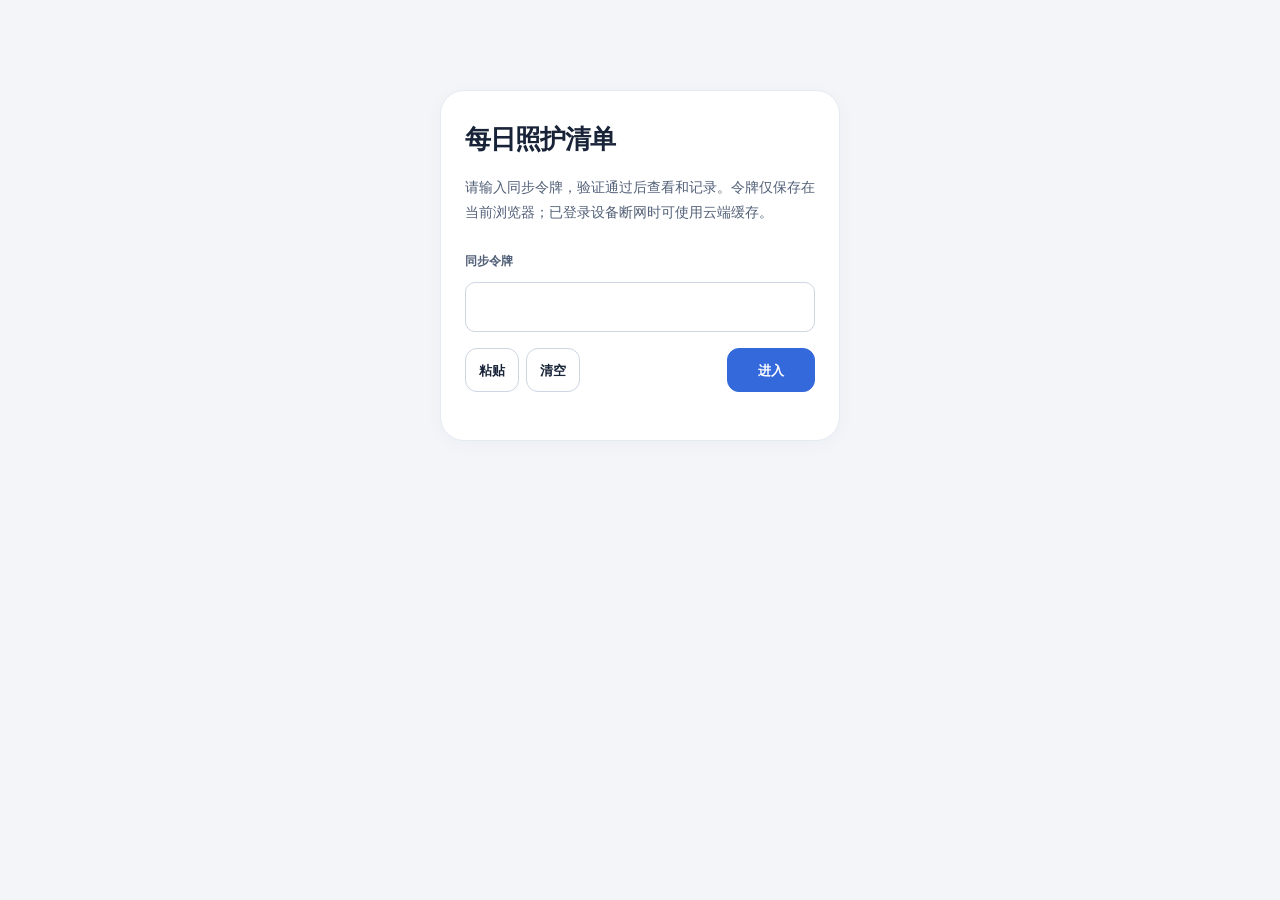
==== index.html @ e8922700 "Make standard template read-only, consolidate recycling and hide swipe background during scrolling" ====
<!doctype html>
<html lang="zh-CN"><head>

<meta name="description" content="每日事项、测量记录与日报打印">
<meta name="care-app" content="dc-9f2a">
<meta charset="utf-8">
<meta name="viewport" content="width=device-width, initial-scale=1" id="vp">
<meta name="apple-mobile-web-app-capable" content="yes">
<style>*{-webkit-tap-highlight-color:transparent}html{color-scheme:light dark}body{margin:0;font:14px system-ui}img{max-width:100%}[hidden]{display:none!important}
/* 自定义对话框 */
.dlg-mask{position:fixed;inset:0;background:rgba(20,31,28,.45);display:flex;align-items:center;justify-content:center;z-index:9999;padding:18px}
.dlg{box-sizing:border-box;min-width:0;max-height:calc(100dvh - 36px);background:var(--surface);border-radius:16px;max-width:420px;width:100%;box-shadow:0 18px 50px rgba(0,0,0,.28);overflow:hidden}
.dlg-h{padding:15px 18px 6px;font-size:16px;font-weight:700;color:var(--ink)}
.dlg-b{min-width:0;box-sizing:border-box;padding:0 18px 12px;font-size:14px;color:var(--ink-2);line-height:1.6}
.dlg-b input{display:block;min-width:0;max-width:100%;width:100%;box-sizing:border-box;margin-top:9px;padding:10px 12px;font-size:16px;border:1px solid var(--line-2);border-radius:10px;background:var(--surface-2);color:var(--ink)}
.dlg-choices{display:grid;grid-template-columns:repeat(2,minmax(0,1fr));gap:10px;margin-top:12px}.dlg-choices button{padding:13px 10px;border:1px solid var(--line-2);border-radius:12px;background:var(--surface-2);color:var(--ink);font:inherit;font-weight:600;box-shadow:0 3px 0 var(--line)}.dlg-choices button:active{transform:translateY(2px);box-shadow:0 1px 0 var(--line)}.dlg-choices button:last-child:nth-child(odd){grid-column:1/-1}.dlg-b input[type="time"]{appearance:none;-webkit-appearance:none;display:block;box-sizing:border-box;width:100%;min-width:0;max-width:100%;inline-size:100%;min-inline-size:0;max-inline-size:100%;min-height:48px;font-size:18px;text-align:left}
.dlg-b input[type="time"]::-webkit-date-and-time-value{min-width:0;text-align:left}
.dlg-b input[type="time"]::-webkit-datetime-edit{padding:0;min-width:0}
.dlg-presets{display:flex;flex-wrap:wrap;gap:8px;margin:10px 0}.dlg-presets button{flex:1 1 auto;padding:10px;border:1px solid var(--line-2);border-radius:12px;background:var(--accent-soft);color:var(--accent);font:inherit;font-weight:650;box-shadow:0 3px 0 var(--line)}.dlg-presets button:active{transform:translateY(2px);box-shadow:0 1px 0 var(--line)}
.dlg-f{display:flex;gap:9px;padding:11px 15px 15px;justify-content:flex-end}
.dlg-f button{padding:9px 16px;border-radius:10px;border:1px solid var(--line-2);background:var(--surface-2);color:var(--ink);font-size:14px;font-weight:600}
.dlg-f button.pri{background:var(--accent);border-color:var(--accent);color:#fff}
.dlg-f button.dan{background:#B00020;border-color:#B00020;color:#fff}
/* 暂停项 */
.row.is-paused{opacity:.62}
.row.is-paused .tick{border-style:dashed;background:transparent;pointer-events:none}
.pausetag{display:inline-block;background:#C77700;color:#fff;font-size:11px;font-weight:700;padding:1px 7px;border-radius:6px;margin-left:6px;vertical-align:2px}
.pausebar{display:flex;gap:8px;flex-wrap:wrap;margin-top:8px}
.pausebar button{font-size:12.5px;padding:5px 11px;border-radius:9px;border:1px solid var(--line-2);background:var(--surface-2);color:var(--ink-2)}
.pausebar button.on{background:var(--accent);border-color:var(--accent);color:#fff}

.linktag{display:inline-block;background:#0D6B67;color:#fff;font-size:11px;font-weight:700;padding:1px 7px;border-radius:6px;margin-left:6px;vertical-align:2px}
.linknote{color:var(--ink-3);font-size:12px}
.btn-on{background:var(--accent)!important;border-color:var(--accent)!important;color:#fff!important}

.skiprow{margin-top:7px}
.lnk{background:none;border:none;padding:2px 0;font-size:12.5px;color:var(--ink-3);text-decoration:underline;text-underline-offset:3px}
.skiptag{display:inline-block;background:#7A8A83;color:#fff;font-size:11.5px;font-weight:700;padding:1px 8px;border-radius:6px;margin-right:9px}
.nowbar-row{cursor:pointer}

@keyframes flashRow{0%{box-shadow:0 0 0 0 rgba(13,107,103,.55)}60%{box-shadow:0 0 0 9px rgba(13,107,103,0)}100%{box-shadow:0 0 0 0 rgba(13,107,103,0)}}
.row.flash{animation:flashRow 1.5s ease-out}
/* 趋势图 */
.chartcard{background:var(--surface);border:1px solid var(--line);border-radius:14px;padding:13px 14px;margin:11px 0}
.chartcard h4{margin:0 0 3px;font-size:14.5px;color:var(--ink)}
.chartcard .cmeta{font-size:12px;color:var(--ink-3);margin-bottom:8px}
.legend{display:flex;gap:13px;flex-wrap:wrap;font-size:12px;color:var(--ink-2);margin-top:7px}
.legend>span{display:inline-flex;align-items:center;gap:6px}
.legend i{display:inline-block;flex:0 0 18px;width:18px;height:8px;border-radius:3px}
.filebtn{position:relative;overflow:hidden;display:inline-block}
.filebtn input[type=file]{position:absolute;inset:0;opacity:0;cursor:pointer}
  /* iOS：输入框字号 <16px 会触发自动放大，这里统一兜底 */
  input, select, textarea, button { font-size: 16px; }
  html { -webkit-text-size-adjust: 100%; text-size-adjust: 100%; }
  input[type=file]{ font-size:16px }
  .btn, .btn-ghost, .tab, .lnk, .pausebar button, .dlg-f button { font-size: inherit; }

/* 输入弹窗里的辅助工具（粘贴 / 清空）：视觉分量低于主按钮 */
.dlg-tools{display:flex;justify-content:flex-end;gap:7px;margin-top:9px;align-items:center}
.dlg-tools button{
  padding:6px 13px;font-size:13px;font-weight:600;font-family:inherit;
  border:1px solid var(--line-2);border-radius:999px;
  background:transparent;color:var(--ink-2);
  line-height:1.4;transition:background .12s,color .12s,border-color .12s;
}
.dlg-tools button[data-paste]{border-color:var(--accent);color:var(--accent)}
.dlg-tools button[data-paste]:active{background:var(--accent);color:#fff}
.dlg-tools button[data-clear]:active{background:var(--surface-2);color:var(--ink)}
.dlg-tools button:disabled{opacity:.45}
.dlg-tip{margin-top:7px;font-size:12px;color:var(--ink-2);min-height:1.1em;text-align:right}
.dlg-tip.warn{color:#B00020}
.dlg-tip.ok{color:var(--accent)}

/* 再测一次：分量低于主操作，跟在测量输入区后面 */
.remeasure{
  margin-left:8px;padding:4px 10px;font-size:12px;font-family:inherit;font-weight:600;
  border:1px dashed var(--line-2);border-radius:999px;
  background:transparent;color:var(--ink-2);line-height:1.4;vertical-align:middle;
}
.remeasure:active{background:var(--surface-2);color:var(--ink);border-style:solid}

/* 模版页 */
#tplBody{padding:4px 0 24px}
.tpl-cur{padding:12px 14px;margin:10px 0 14px;border-radius:14px;background:var(--surface-2);
  font-size:14px;display:flex;justify-content:space-between;align-items:center;gap:10px}
.tpl-count{font-size:12px;color:var(--ink-2)}
.tpl-row{display:flex;align-items:center;gap:8px;padding:13px 14px;margin:8px 0;
  border:1px solid var(--line-2);border-radius:14px;background:var(--surface)}
.tpl-row.on{border-color:var(--accent);background:var(--accent-soft)}
.tpl-main{flex:1;min-width:0}
.tpl-name{font-weight:700;line-height:1.35}
.tpl-sub{font-size:12px;color:var(--ink-2);margin-top:3px}
.tpl-badge{font-size:12px;color:var(--accent);font-weight:600;white-space:nowrap}
.tpl-use,.tpl-edit,.tpl-btn,.tpl-add{padding:6px 12px;font-size:13px;font-weight:600;font-family:inherit;
  border:1px solid var(--line-2);border-radius:999px;background:transparent;color:var(--ink-2);white-space:nowrap}
.tpl-use,.tpl-add{border-color:var(--accent);color:var(--accent)}
.tpl-btn.danger{border-color:#E3B8B8;color:#B00020}
.tpl-items{margin:-2px 0 12px;padding:8px 0 14px;border:1px solid var(--line-2);
  border-top:0;border-radius:0 0 14px 14px;background:var(--surface);overflow:hidden}
.tpl-warn{margin:4px 14px 10px;padding:8px 11px;border-radius:10px;
  background:#FFF6E5;color:#8A5100;font-size:12.5px}

/* 左滑移出 */
.swipe{position:relative;overflow:hidden;border-bottom:1px solid var(--line)}
.swipe-bg{position:absolute;inset:0;display:flex;align-items:center;justify-content:flex-end;
  padding-right:22px;background:#C4342F;color:#fff;font-size:14px;font-weight:600}
.swipe-fg{position:relative;display:flex;align-items:center;gap:10px;padding:11px 10px 11px 14px;
  background:var(--surface);touch-action:pan-y;will-change:auto}
.tpl-time{flex:0 0 auto;padding:3px 9px;font-size:13px;font-weight:600;font-family:inherit;
  font-variant-numeric:tabular-nums;border:1px solid var(--line-2);border-radius:8px;
  background:var(--surface-2);color:var(--ink)}
.tpl-time.unset{border-color:#E0BE86;background:#FFF6E5;color:#8A5100}
.tpl-title{flex:1;min-width:0;font-size:15px;line-height:1.35;overflow:hidden;text-overflow:ellipsis;white-space:nowrap}
.tpl-ren{flex:0 0 auto;width:32px;height:32px;display:inline-flex;align-items:center;justify-content:center;
  padding:0;border:0;border-radius:9px;background:transparent;color:var(--ink-2)}
.tpl-ren:active{background:var(--surface-2);color:var(--ink)}
.tpl-acts{display:flex;gap:8px;flex-wrap:wrap;margin:14px 14px 0}
.tpl-new{width:100%;margin-top:14px;padding:13px;font-size:15px;font-weight:600;font-family:inherit;
  border:1px dashed var(--line-2);border-radius:14px;background:transparent;color:var(--ink-2)}
.tpl-hint{margin:12px 14px 0;font-size:12px;color:var(--ink-2);line-height:1.6}
@media (prefers-reduced-motion: reduce){ .swipe-fg{will-change:auto} }

</style>
<title>住院一日清单</title>
<style>
:root{
  --paper:#EFF2F0;
  --surface:#FFFFFF;
  --surface-2:#F6F8F6;
  --ink:#141F1C;
  --ink-2:#48584F;
  --ink-3:#7A8A83;
  --line:#DBE2DD;
  --line-2:#C2CCC6;
  --accent:#0D6B67;
  --accent-2:#0A514E;
  --accent-soft:#DFEEEB;
  --due:#A8500B;
  --due-soft:#FBEADA;
  --done:#3A7754;
  --done-soft:#E7F0E9;
  --alarm:#A82A20;
  --on-accent:#FFFFFF;
  --on-done:#FFFFFF;
  --on-due:#FFFFFF;
  --shadow:0 1px 2px rgba(20,31,28,.05), 0 6px 18px -10px rgba(20,31,28,.16);
  --radius:12px;
  --mono:ui-monospace,"SF Mono",SFMono-Regular,"JetBrains Mono",Menlo,Consolas,"Liberation Mono",monospace;
  --sans:-apple-system,BlinkMacSystemFont,"PingFang SC","Hiragino Sans GB","Noto Sans CJK SC","Source Han Sans SC","Microsoft YaHei",system-ui,sans-serif;
}
@media (prefers-color-scheme: dark){
  :root:not([data-theme="light"]){
    --paper:#0C1211;
    --surface:#151D1B;
    --surface-2:#1C2624;
    --ink:#E7EEEB;
    --ink-2:#A6B4AF;
    --ink-3:#7B8A85;
    --line:#28352F;
    --line-2:#3A4842;
    --accent:#5CC0B7;
    --accent-2:#8AD8D0;
    --accent-soft:#153231;
    --due:#E39C5C;
    --due-soft:#3A2A17;
    --done:#7FC095;
    --done-soft:#16291D;
    --alarm:#E8867C;
    --on-accent:#06201F;
    --on-done:#0A1F14;
    --on-due:#2A1608;
    --shadow:0 1px 2px rgba(0,0,0,.4), 0 8px 22px -12px rgba(0,0,0,.6);
  }
}
:root[data-theme="dark"]{
  --paper:#0C1211;
  --surface:#151D1B;
  --surface-2:#1C2624;
  --ink:#E7EEEB;
  --ink-2:#A6B4AF;
  --ink-3:#7B8A85;
  --line:#28352F;
  --line-2:#3A4842;
  --accent:#5CC0B7;
  --accent-2:#8AD8D0;
  --accent-soft:#153231;
  --due:#E39C5C;
  --due-soft:#3A2A17;
  --done:#7FC095;
  --done-soft:#16291D;
  --alarm:#E8867C;
  --on-accent:#06201F;
  --on-done:#0A1F14;
  --on-due:#2A1608;
  --shadow:0 1px 2px rgba(0,0,0,.4), 0 8px 22px -12px rgba(0,0,0,.6);
}

*{box-sizing:border-box}
body{
  background:var(--paper);
  color:var(--ink);
  font-family:var(--sans);
  font-size:15px;
  line-height:1.55;
  -webkit-font-smoothing:antialiased;
  padding-bottom:calc(112px + env(safe-area-inset-bottom,0px));
}
.wrap{max-width:720px;margin:0 auto;padding:0 14px}

/* ---------- header ---------- */
.masthead{
  padding:18px 0 14px;
  display:flex;align-items:flex-start;justify-content:space-between;gap:16px;
}
.dept{
  font-size:11px;letter-spacing:.16em;text-transform:none;
  color:var(--ink-3);font-weight:600;
}
h1{
  margin:2px 0 3px;font-size:26px;line-height:1.15;font-weight:800;
  letter-spacing:.01em;text-wrap:balance;
}
.datestr{font-size:12.5px;color:var(--ink-2);font-family:var(--mono);letter-spacing:.02em}
.ring{flex:0 0 auto;text-align:center}
.ring svg{display:block}
.ring .rnum{font-family:var(--mono);font-size:15px;font-weight:600;fill:var(--ink)}
.ring .rsub{font-size:9px;fill:var(--ink-3)}

/* ---------- now bar ---------- */
.nowbar{
  position:sticky;top:0;z-index:30;
  margin:0 -14px 14px;padding:12px 14px 13px;
  background:var(--surface);
  border-top:1px solid var(--line);
  border-bottom:1px solid var(--line);
  box-shadow:var(--shadow);
}
.nowbar .eyebrow{
  font-size:10.5px;font-weight:700;letter-spacing:.18em;color:var(--ink-3);
  display:flex;align-items:center;gap:7px;
}
.dot{width:7px;height:7px;border-radius:50%;background:var(--ink-3);flex:0 0 auto}
.nowbar.is-due .dot{background:var(--due)}
.nowbar.is-now .dot{background:var(--accent)}
@media (prefers-reduced-motion:no-preference){
  .nowbar.is-due .dot{animation:pulse 1.6s ease-in-out infinite}
}
@keyframes pulse{0%,100%{opacity:1;transform:scale(1)}50%{opacity:.35;transform:scale(.75)}}
.nowbar h2{
  margin:5px 0 2px;font-size:21px;font-weight:750;line-height:1.25;letter-spacing:.005em;
}
.nowbar .meta{font-size:13px;color:var(--ink-2)}
.nowbar .meta b{font-family:var(--mono);font-weight:600;color:var(--ink)}
.nowbar.is-due{background:var(--due-soft);border-color:color-mix(in srgb,var(--due) 35%,transparent)}
.nowbar.is-due .eyebrow{color:var(--due)}
.nowbar-row{display:flex;align-items:center;gap:12px;justify-content:space-between}
.nowbar-act{display:flex;gap:8px;flex:0 0 auto}

/* ---------- buttons ---------- */
button{font-family:inherit;font-size:inherit;cursor:pointer}
.btn{
  border:1px solid var(--line-2);background:var(--surface);color:var(--ink);
  border-radius:9px;padding:7px 12px;font-size:13px;font-weight:600;
  display:inline-flex;align-items:center;gap:6px;line-height:1.2;
  transition:background .12s,border-color .12s;
}
.btn:hover{background:var(--surface-2)}
.btn:focus-visible,input:focus-visible,.tick:focus-visible,.timechip:focus-visible{
  outline:2px solid var(--accent);outline-offset:2px
}
.btn-primary{background:var(--accent);border-color:var(--accent);color:var(--on-accent)}
.btn-primary:hover{background:var(--accent-2);border-color:var(--accent-2)}
.btn-ghost{border-color:transparent;background:transparent;color:var(--ink-2)}
.btn-ghost:hover{background:var(--surface-2)}

/* ---------- tabs ---------- */
.tabs{position:fixed;left:50%;bottom:12px;transform:translateX(-50%);z-index:40;width:min(100%,720px);display:flex;gap:6px;margin:0;padding:9px 10px calc(9px + env(safe-area-inset-bottom,0px));background:transparent;border:0;box-shadow:none;pointer-events:none}
.tabs button{pointer-events:auto;touch-action:manipulation;-webkit-user-select:none;user-select:none}
.page-tabs{flex:3;min-width:0;display:grid;grid-template-columns:repeat(3,minmax(0,1fr));gap:6px}.nav-top{flex:1.5}
.tab,.nav-top{
  min-width:0;min-height:48px;border:1px solid transparent;border-radius:10px;background:var(--surface-2);padding:10px 3px;font-size:1rem;font-weight:700;line-height:1.3;
  color:var(--ink-2);text-wrap:balance;
}
.tab[aria-selected="true"]{color:var(--on-accent);background:var(--accent);border-color:var(--accent)}
.tab:focus-visible,.nav-top:focus-visible{outline:3px solid var(--accent);outline-offset:2px}
.toolbar .btn,.tabs button,.history-picker button,.sync-status .btn{border:1px solid var(--line-2);border-radius:14px;background:var(--surface);color:var(--ink);box-shadow:0 3px 0 color-mix(in srgb,var(--line-2) 65%,transparent),0 7px 14px -7px rgba(20,31,28,.25);min-height:44px;justify-content:center}
.tabs .tab[aria-selected="true"]{background:var(--accent);border-color:var(--accent);color:var(--on-accent)}
.toolbar .btn:active,.tabs button:active,.history-picker button:active{transform:translateY(2px);box-shadow:0 1px 3px rgba(20,31,28,.15)}
.sync-status{display:flex;align-items:center;gap:10px}.sync-status #syncStatus{flex:1;min-width:0}.sync-status .btn{flex:none;padding:7px 14px;font-size:14px}
.today-footer{display:grid!important;grid-template-columns:repeat(2,minmax(0,1fr));gap:8px;margin-top:24px!important;padding-top:18px;border-top:1px solid var(--line)}
.today-footer .btn{padding:10px 4px}.history-actions{display:grid!important;grid-template-columns:repeat(2,minmax(0,1fr));gap:12px}.history-actions .btn{padding:12px 6px}
.history-heading{margin:8px 0;font-size:22px}
.history-picker{display:flex;flex-wrap:wrap;align-items:center;gap:8px;margin:16px 0}
.history-picker label{flex-basis:100%;font-size:14px;font-weight:600}
.history-picker select{flex:1;min-width:130px;min-height:46px;padding:8px;border:1px solid var(--line-2);border-radius:10px;background:var(--surface);color:var(--ink);font:inherit}
.history-picker button{min-height:46px;padding:8px 10px}
.history-picker button:disabled{opacity:.45;cursor:default}
.history-summary{background:var(--accent-soft);border:1px solid var(--line);border-radius:12px;padding:14px;margin:12px 0;font-size:15px}
.history-summary h3{margin:0 0 5px;font-size:20px}.history-summary p{margin:4px 0}
.history-list{list-style:none;margin:0;padding:0}.history-entry{padding:14px;margin:10px 0;background:var(--surface);border:1px solid var(--line);border-radius:12px;overflow-wrap:anywhere}
.history-entry-top{display:flex;justify-content:space-between;align-items:baseline;gap:10px;flex-wrap:wrap;font-size:14px;color:var(--ink-2)}
.history-entry time{font:600 16px var(--mono)}.history-entry h4{font-size:17px;margin:7px 0}.history-entry p{margin:5px 0;font-size:16px}.history-entry .history-detail{font-size:14px;color:var(--ink-2)}
.history-state{border-radius:6px;padding:2px 7px;background:var(--surface-2)}.history-state.is-done{background:var(--done-soft);color:var(--done)}
.history-empty{background:var(--surface);border:1px solid var(--line);border-radius:12px;padding:22px 16px;font-size:16px}

/* ---------- timeline ---------- */
.phase{
  display:flex;align-items:center;gap:10px;
  margin:22px 0 10px;
}
.phase:first-child{margin-top:4px}
.phase h3{margin:0;font-size:12px;font-weight:700;letter-spacing:.2em;color:var(--ink-2)}
.phase .rule{flex:1;height:1px;background:var(--line)}
.phase .cnt{font-family:var(--mono);font-size:11px;color:var(--ink-3)}

.row{
  display:grid;grid-template-columns:56px 1fr;gap:10px;
  padding:0 0 8px;position:relative;
}
.gutter{position:relative;padding-top:11px}
.gutter::after{
  content:"";position:absolute;left:50%;top:30px;bottom:-8px;width:1px;
  background:var(--line);transform:translateX(-.5px);
}
.row:last-child .gutter::after{display:none}
.timechip{
  font-family:var(--mono);font-size:12.5px;font-weight:600;letter-spacing:-.01em;
  font-variant-numeric:tabular-nums;color:var(--ink-2);
  background:none;border:0;padding:2px 3px;border-radius:6px;display:block;width:100%;text-align:center;
}
.timechip:hover{background:var(--surface-2);color:var(--ink)}
.row.due .timechip{color:var(--due)}
.row.done .timechip{color:var(--ink-3)}
.timeedit{width:100%;font-family:var(--mono);font-size:16px;padding:3px 4px;border:1px solid var(--accent);border-radius:6px;background:var(--surface);color:var(--ink)}

.card{
  background:var(--surface);border:1px solid var(--line);border-radius:var(--radius);
  padding:11px 12px 11px 13px;position:relative;overflow:hidden;
}
.card::before{
  content:"";position:absolute;left:0;top:0;bottom:0;width:3px;background:transparent;
}
.row.now .card{border-color:color-mix(in srgb,var(--accent) 45%,var(--line));box-shadow:var(--shadow)}
.row.now .card::before{background:var(--accent)}
.row.due .card{border-color:color-mix(in srgb,var(--due) 45%,var(--line));background:var(--due-soft)}
.row.due .card::before{background:var(--due)}
.row.late .card::before{background:color-mix(in srgb,var(--due) 55%,transparent)}
.row.late .timechip{color:var(--due)}
.row.done .card{background:var(--surface-2);border-color:var(--line)}
.row.done .card::before{background:var(--done)}
.row.done .ttl{color:var(--ink-2)}

.cardhead{display:flex;align-items:flex-start;gap:10px}
.cardbody{flex:1;min-width:0}
.ttl{font-size:15.5px;font-weight:650;line-height:1.35;letter-spacing:.005em}
.kind{
  display:inline-block;font-size:10.5px;font-weight:700;letter-spacing:.09em;
  padding:1.5px 6px;border-radius:5px;vertical-align:2px;margin-right:6px;
  background:var(--accent-soft);color:var(--accent-2);
}
.kind.k-meal{background:color-mix(in srgb,var(--due) 14%,transparent);color:var(--due)}
.kind.k-iv{background:color-mix(in srgb,var(--alarm) 13%,transparent);color:var(--alarm)}
.sub{font-size:12.5px;color:var(--ink-2);margin-top:2px;line-height:1.5}
.sub .tbd{color:var(--due);font-weight:600}

.tick{
  flex:0 0 auto;width:38px;height:38px;border-radius:10px;
  border:1.5px solid var(--line-2);background:var(--surface);
  display:grid;place-items:center;font-size:17px;color:transparent;
  transition:background .14s,border-color .14s,color .14s;
}
.tick:hover{border-color:var(--accent);background:var(--accent-soft)}
.row.done .tick{background:var(--done);border-color:var(--done);color:var(--on-done)}

.doneat{font-family:var(--mono);font-size:11.5px;color:var(--done);font-weight:600;margin-top:4px;display:block}

/* value entry */
.vrow{display:flex;flex-wrap:wrap;align-items:center;gap:7px;margin-top:9px}
.vfield{display:flex;align-items:center;gap:5px;background:var(--surface-2);border:1px solid var(--line);border-radius:8px;padding:3px 7px}
.row.due .vfield{background:var(--surface)}
.vfield label{font-size:11px;color:var(--ink-3);font-weight:600}
.vfield input{
  border:0;background:none;color:var(--ink);font-family:var(--mono);font-weight:650;
  font-size:16px;width:56px;padding:1px 0;text-align:right;font-variant-numeric:tabular-nums;
}
.vfield input.wide{width:80px}
.vfield .unit{font-size:11px;color:var(--ink-3);font-family:var(--mono)}
.vfield.out{border-color:var(--due);background:var(--due-soft)}
.vfield.out input{color:var(--due)}
.refnote{font-size:11px;color:var(--ink-3);font-family:var(--mono);letter-spacing:.01em}

.note{
  margin-top:9px;font-size:12px;line-height:1.55;color:var(--ink-2);
  background:var(--surface-2);border-left:2px solid var(--line-2);
  padding:7px 10px;border-radius:0 7px 7px 0;
}
.row.due .note{background:var(--surface)}
.note b{color:var(--ink);font-weight:650}

/* ---------- log view ---------- */
.panelnote{font-size:12.5px;color:var(--ink-2);margin:0 0 14px;line-height:1.6}
table.log{width:100%;border-collapse:collapse;font-size:12.5px}
.tablewrap{overflow-x:auto;border:1px solid var(--line);border-radius:var(--radius);background:var(--surface)}
#viewTrend #logTable{max-height:300px;overflow:auto;margin:14px 0 18px;overscroll-behavior:contain}
#viewTrend table.log{font-size:14px}#viewTrend table.log thead th{position:sticky;top:0;z-index:2;font-size:14px}#viewTrend table.log thead th:first-child{z-index:3}
table.log th,table.log td{padding:7px 9px;text-align:right;white-space:nowrap;border-bottom:1px solid var(--line)}
table.log th:first-child,table.log td:first-child{text-align:left}
table.log thead th{font-size:11px;color:var(--ink-3);font-weight:700;letter-spacing:.04em;background:var(--surface-2)}
table.log thead th:first-child{background:var(--surface-2)}
table.log tbody td{font-family:var(--mono);font-variant-numeric:tabular-nums}
table.log tbody tr{cursor:pointer;user-select:none;-webkit-user-select:none;touch-action:pan-x pan-y}
table.log tbody tr[aria-selected="true"] td{background:var(--accent-soft);box-shadow:inset 0 2px var(--accent),inset 0 -2px var(--accent)}
table.log tbody tr:focus-visible{outline:2px solid var(--accent);outline-offset:-2px}
table.log tbody tr:last-child td{border-bottom:0}
td.hi{color:var(--due);font-weight:650}
.empty{padding:26px 14px;text-align:center;color:var(--ink-3);font-size:13px}

/* ---------- meds view ---------- */
.med{background:var(--surface);border:1px solid var(--line);border-radius:var(--radius);padding:12px 13px;margin-bottom:10px}
.med h4{margin:0 0 1px;font-size:15px;font-weight:700}
.med .gen{font-size:11.5px;color:var(--ink-3);font-family:var(--mono);letter-spacing:.02em}
.med ul{margin:8px 0 0;padding-left:17px;font-size:12.5px;color:var(--ink-2);line-height:1.65}
.med li::marker{color:var(--accent)}
.med li b{color:var(--ink);font-weight:650}

.toolbar{display:flex;flex-wrap:wrap;gap:7px;margin:0 0 16px}
.status{font-size:11.5px;color:var(--ink-3);font-family:var(--mono);min-height:16px;margin-bottom:12px}
footer{margin-top:26px;padding-top:14px;border-top:1px solid var(--line);font-size:11.5px;color:var(--ink-3);line-height:1.7}
.sr{position:absolute;width:1px;height:1px;overflow:hidden;clip:rect(0 0 0 0);white-space:nowrap}
@media (max-width:400px){
  h1{font-size:23px}
  .nowbar h2{font-size:19px}
  .row{grid-template-columns:48px 1fr;gap:8px}
}
  /* iOS：输入框字号 <16px 会触发自动放大，这里统一兜底 */
  input, select, textarea, button { font-size: 16px; }
  html { -webkit-text-size-adjust: 100%; text-size-adjust: 100%; }
  input[type=file]{ font-size:16px }
  .btn, .btn-ghost, .tab, .lnk, .pausebar button, .dlg-f button { font-size: inherit; }
</style>

<style>
body.export-open > :not(#exportView){display:none!important}
#exportView{max-width:820px;margin:0 auto;padding:20px;background:#fff;color:#172f2b;min-height:100vh;box-sizing:border-box;line-height:1.65}
#exportView h1{font-size:24px;margin:14px 0 4px}
#exportView .export-tools{display:flex;gap:8px;flex-wrap:wrap}
#exportView button{font-size:16px;padding:10px 14px;border:1px solid #aec8be;border-radius:10px;background:#edf5f1;color:#172f2b}
#exportView .export-help{background:#edf5f1;padding:12px;border-radius:10px;font-size:14px;margin:12px 0}
#exportView .report-meta{font-size:13px;color:#52665f}
#exportView .report-row{border-bottom:1px solid #d4dfda;padding:10px 0;break-inside:avoid;page-break-inside:avoid}
#exportView .report-row h2{font-size:16px;margin:0 0 4px}
#exportView .report-row p{margin:2px 0;font-size:14px;overflow-wrap:anywhere}
#exportView textarea{display:block;box-sizing:border-box;width:100%;height:50vh;font:16px/1.5 monospace;padding:12px;color:#172f2b;background:#fff;border:1px solid #aec8be;user-select:text;-webkit-user-select:text}
@media print{
 @page{size:A4;margin:14mm}
 body.export-open{background:#fff!important}
 #exportView{max-width:none;padding:0;min-height:0}
 #exportView .export-tools,#exportView .export-help{display:none!important}
 #exportView .report-row{padding:7px 0}
 #exportView .report-row h2{font-size:11pt}
 #exportView .report-row p{font-size:10pt}
}
</style>
<style>
/* Mobile trend labels retain their readable size; controls and notes wrap. */
#viewTrend{min-width:0}
#viewTrend .toolbar{flex-wrap:wrap}
#viewTrend .chartcard{min-width:0;overflow-wrap:anywhere}
#viewTrend .chartcard h4{font-size:18px;margin-bottom:10px}
#viewTrend .cmeta,#viewTrend .legend{font-size:14px;line-height:1.6;color:var(--ink-2);white-space:normal}
.trend-period,.trend-count{font-size:14px;color:var(--ink-2);line-height:1.6;margin:10px 0}
.trend-card-heading{display:flex;align-items:center;justify-content:space-between;gap:12px;flex-wrap:wrap}
#viewTrend .trend-card-heading h4{margin:0}#viewTrend .glucose-card h4{font-size:14px;font-weight:600}
.trend-latest{display:flex;justify-content:space-between;align-items:baseline;gap:12px;margin:10px 0 14px;padding-bottom:10px;border-bottom:1px solid var(--line);font-size:14px;color:var(--ink-2)}
.trend-latest-time{min-width:0;text-align:left;overflow-wrap:anywhere}.trend-latest-label{margin-left:auto;flex-shrink:0;text-align:right}
.trend-values{display:flex;justify-content:flex-end;gap:6px 12px;flex-wrap:wrap;margin:0 0 0 auto;text-align:right;color:var(--ink)}
.glucose-shared-pan{margin:0 0 16px}.glucose-shared-pan label{font-size:14px;color:var(--ink-2)}
.trend-top-legend{justify-content:flex-end;margin:0 0 8px}
.chartcard[data-chart-card="bp"] .trend-card-heading{flex-direction:column;align-items:flex-start}
.chartcard[data-chart-card="bp"] .trend-values{margin-left:0;justify-content:flex-start;text-align:left}
.legend i.legend-shape{width:12px;height:12px;flex:0 0 12px;background:var(--ink);border-radius:0}.legend i.legend-circle{border-radius:50%}
.trend-empty-overlay{position:absolute;top:100px;left:48px;right:24px;text-align:center;color:var(--ink-2);font-size:14px;pointer-events:none}
.trend-band-label{position:absolute;top:0;left:48px;z-index:1;font-size:14px;line-height:20px;color:var(--ink-2);pointer-events:none}
.trend-values>span{display:block}.trend-values strong{font-size:28px;font-variant-numeric:tabular-nums;line-height:1.4}.trend-values small{font-size:14px}
.trend-plot{position:relative;min-width:0}
.trend-scroll{width:100%;overflow-x:hidden;overscroll-behavior-x:contain;touch-action:none;cursor:crosshair;scrollbar-width:none}
.trend-scroll::-webkit-scrollbar{display:none}
.trend-pan{display:block;box-sizing:border-box;width:100%;height:44px;margin:4px 0 0;padding:0 12px;border:0;background:transparent;accent-color:var(--accent);appearance:none;-webkit-appearance:none;cursor:ew-resize;touch-action:pan-y}
.trend-pan::-webkit-slider-runnable-track{height:6px;border-radius:999px;background:var(--line-2)}
.trend-pan::-moz-range-track{height:6px;border-radius:999px;background:var(--line-2)}
.trend-pan::-webkit-slider-thumb{appearance:none;-webkit-appearance:none;width:32px;height:24px;margin-top:-9px;border:2px solid var(--surface);border-radius:8px;background:var(--accent);box-shadow:0 1px 4px #0003}
.trend-pan::-moz-range-thumb{width:28px;height:20px;border:2px solid var(--surface);border-radius:8px;background:var(--accent);box-shadow:0 1px 4px #0003}
.trend-pan:disabled{opacity:.4;cursor:default}
.trend-svg{touch-action:none;display:block;max-width:none;height:240px;user-select:none;-webkit-user-select:none;-webkit-touch-callout:none}
.trend-y-axis{position:absolute;left:0;top:0;background:var(--surface);pointer-events:none}
.trend-tooltip{white-space:pre-line;position:absolute;top:0;z-index:2;width:max-content;max-width:calc(100% - 16px);box-sizing:border-box;padding:9px 12px;border:1px solid var(--line-2);border-radius:9px;background:var(--surface);color:var(--ink);box-shadow:var(--shadow);font-size:14px;line-height:1.6;pointer-events:none;overflow-wrap:anywhere}
.trend-tooltip[hidden]{display:none}
.trend-point{cursor:crosshair;touch-action:none}.trend-point:focus{outline:none}.trend-point:focus-visible>circle:first-of-type{stroke:var(--ink);stroke-width:2}
.trend-empty{padding:24px 4px;font-size:16px;color:var(--ink-2)}
.trend-footnote{margin:18px 0}
</style>
<style id="care-ui">
/* Care UI: presentation only; shared records and task behavior stay in the main script. */
@media screen {
:root{--paper:#F3F5F9;--surface:#fff;--surface-2:#F6F8FC;--ink:#182338;--ink-2:#526078;--ink-3:#69788E;--line:#E5EAF2;--line-2:#CDD6E3;--accent:#3469DC;--accent-2:#2454B8;--accent-soft:#EAF0FF;--due:#B04435;--due-soft:#FFF1EE;--done:#268264;--done-soft:#EDF7F2;--alarm:#B04435;--shadow:0 4px 20px #20375A08;--radius:18px;--mono:var(--sans)}
:root[data-theme="dark"]{--paper:#101622;--surface:#192231;--surface-2:#202C3D;--ink:#EDF2FC;--ink-2:#BECADF;--ink-3:#96A7C0;--line:#2A374B;--line-2:#40516B;--accent:#90B2FF;--accent-2:#B3CAFF;--accent-soft:#25395C;--due:#FFAB9A;--due-soft:#3C292B;--done:#8AD8B7;--done-soft:#203B34;--alarm:#FFAB9A;--on-accent:#132543;--on-done:#12342A;--shadow:none}
@media(prefers-color-scheme:dark){:root:not([data-theme="light"]){--paper:#101622;--surface:#192231;--surface-2:#202C3D;--ink:#EDF2FC;--ink-2:#BECADF;--ink-3:#96A7C0;--line:#2A374B;--line-2:#40516B;--accent:#90B2FF;--accent-2:#B3CAFF;--accent-soft:#25395C;--due:#FFAB9A;--due-soft:#3C292B;--done:#8AD8B7;--done-soft:#203B34;--alarm:#FFAB9A;--on-accent:#132543;--on-done:#12342A;--shadow:none}}
body{font-size:15px;padding-bottom:calc(96px + env(safe-area-inset-bottom,0px))}
.wrap{max-width:760px;padding:0 18px}
.masthead{padding:24px 0 20px;align-items:center;gap:12px}
.dept{font-size:10px;letter-spacing:.12em;color:var(--accent);margin-bottom:7px}
h1{font-size:25px;letter-spacing:-.04em;font-weight:750;line-height:1.3;margin:0 0 5px}
.datestr{font-size:12px;letter-spacing:0;color:var(--ink-2);font-variant-numeric:tabular-nums}
.ring svg{width:58px;height:58px}.ring .rnum{font-weight:750}.ring .rsub{fill:var(--ink-2)}
.nowbar{position:relative;top:auto;margin:0 0 6px;padding:16px;border:1px solid var(--line);border-radius:20px;background:var(--surface);box-shadow:var(--shadow)}
.nowbar.is-due{background:var(--surface);border-color:var(--line);border-left:4px solid var(--due)}
.nowbar.is-now{border-left:4px solid var(--accent)}
.nowbar .eyebrow{font-size:11px;letter-spacing:.06em}.nowbar .dot{width:6px;height:6px;animation:none}
.nowbar h2{font-size:20px;line-height:1.4;margin:6px 0;overflow-wrap:anywhere}
.nowbar .meta{font-size:12px;line-height:1.65}.nowbar .meta b{font-weight:650}
.nowbar-row{gap:12px}.nowbar-hint{font-size:11px;color:var(--ink-3);margin-top:8px}
.btn,.toolbar .btn,.history-picker button,.sync-status .btn{min-height:44px;font-size:13px;padding:10px 13px;border-radius:12px;box-shadow:none;font-weight:600}
.btn-primary,.toolbar .btn-primary{background:var(--accent);border-color:var(--accent);color:var(--on-accent)}
.toolbar .btn:active,.tabs button:active,.history-picker button:active{transform:none;box-shadow:none}
#nowDone{border-radius:13px;min-width:58px}
.sync-status{margin:0;min-height:48px;gap:8px;font:11px/1.55 var(--sans);color:var(--ink-2);flex-wrap:wrap}
.sync-status #syncStatus{flex:1 1 140px}.sync-status .btn{min-height:44px;padding:6px 4px;border:0;background:transparent;color:var(--accent);font-size:12px;box-shadow:none}
#status:empty{display:none}#status:not(:empty){margin:0 0 12px;font:12px/1.6 var(--sans)}
#viewToday>.toolbar:first-child{margin:8px 0 18px;justify-content:flex-end}
#btnAddItem{background:var(--accent-soft);color:var(--accent);border:0;padding:10px 16px}
.tabs{bottom:0;width:min(100%,760px);padding:8px 12px calc(8px + env(safe-area-inset-bottom,0px));gap:0;background:var(--surface);border-top:1px solid var(--line);border-radius:22px 22px 0 0;box-shadow:0 -4px 24px #20375A06;pointer-events:auto;align-items:stretch}
.page-tabs{display:grid;flex:3;grid-template-columns:repeat(3,minmax(0,1fr));gap:0}
.tabs>.tab,.tabs>.nav-top{flex:1;min-width:0}
.tabs button,.tabs .tab[aria-selected="true"]{min-height:54px;display:flex;flex-direction:column;align-items:center;justify-content:center;gap:4px;padding:5px 1px;border:0;border-radius:12px;box-shadow:none;background:transparent;color:var(--ink-3);font-size:11px;line-height:1.3;font-weight:600;white-space:nowrap}
.tabs .tab[aria-selected="true"]{background:var(--accent-soft);color:var(--accent)}
.nav-icon{display:block;width:22px;height:22px;fill:none;stroke:currentColor;stroke-width:1.8;stroke-linecap:round;stroke-linejoin:round;pointer-events:none}
.phase{margin:22px 0 12px;gap:12px}.phase h3{font-size:13px;letter-spacing:.08em;color:var(--ink)}.phase .cnt{font-size:12px}
.row{grid-template-columns:46px minmax(0,1fr);gap:8px;padding-bottom:10px;scroll-margin-top:16px}
.gutter{padding-top:10px}.gutter::after{top:45px;bottom:-10px;background:var(--line)}
.timechip{min-height:44px;font-size:12px;padding:0;font-weight:650;font-variant-numeric:tabular-nums}
.card{padding:14px;border:1px solid var(--line);border-radius:18px;box-shadow:none}
.card::before{width:3px;top:18px;bottom:18px;border-radius:3px}
.row.due .card{background:var(--surface);border-color:var(--line)}
.row.now .card{border-color:color-mix(in srgb,var(--accent) 38%,var(--line));box-shadow:none}
.row.done .card{background:var(--surface);border-color:var(--line)}
.row.done .card::before{background:var(--done)}
.cardhead{gap:8px}.ttl{font-size:16px;font-weight:650;line-height:1.5;letter-spacing:0;overflow-wrap:anywhere}
.kind{font-size:10px;padding:2px 6px;border-radius:6px;letter-spacing:0;font-weight:600;vertical-align:2px;background:var(--accent-soft);color:var(--accent)}
.kind.k-meal{color:var(--due);background:var(--due-soft)}.kind.k-iv{color:var(--accent);background:var(--accent-soft)}
.linktag{background:var(--accent-soft);color:var(--accent);font-size:10px;font-weight:600;vertical-align:1px;margin-left:4px}
.sub{font-size:12px;line-height:1.7;margin-top:5px}.linknote{font-size:11px;line-height:1.6}
.tick{width:44px;height:44px;border-radius:50%;border:1.5px solid var(--line-2);font-size:20px;background:var(--surface-2)}
.row.done .tick{background:var(--done-soft);border-color:transparent;color:var(--done)}
.vrow{gap:8px;margin-top:12px}.vfield{padding:7px 9px;min-height:44px;border-radius:12px;border:1px solid var(--line);max-width:100%;background:var(--surface-2)}
.row.due .vfield{background:var(--surface-2)}.vfield label{font-size:11px;color:var(--ink-2)}.vfield input{font-size:18px;min-width:0;width:54px}.vfield input.wide{width:72px}.vfield .unit{font-size:11px}
.vfield.out,.row.due .vfield.out{border-color:var(--due);background:var(--due-soft)}
.refnote{font-size:11px}.remeasure{min-height:44px;margin:0;padding:6px 10px;border:0;border-radius:10px;background:var(--surface-2);font-size:12px;color:var(--accent)}
.skiprow{margin-top:2px}.lnk{min-height:44px;font-size:12px;text-decoration:none;color:var(--ink-3);padding:7px 0}
.pausebar button,.tpl-use,.tpl-edit,.tpl-btn,.tpl-add,.tpl-time,.tpl-ren{min-height:44px}
.chartcard,#viewTrend .chartcard{border-radius:20px;padding:18px 16px;border-color:var(--line);box-shadow:none;margin:14px 0}
#viewTrend .chartcard h4{font-size:17px}.trend-values strong{font-size:30px;letter-spacing:-.03em}.trend-values small{font-size:12px}
.panelnote{font-size:13px;line-height:1.7}.tablewrap{border-radius:16px}table.log th{background:var(--surface-2)}
.history-picker{padding:14px;background:var(--surface);border:1px solid var(--line);border-radius:18px}
.history-summary{border:0;border-radius:18px;padding:18px}.history-entry{border-radius:18px;padding:16px;margin:12px 0}.history-entry h4{font-size:16px}.history-entry p{font-size:14px}
.tpl-cur{border:0;background:var(--accent-soft);border-radius:18px;padding:16px}.tpl-row{border-color:var(--line);border-radius:16px;padding:12px;margin:10px 0;gap:6px}.tpl-row.on{border-color:var(--accent)}
.tpl-use,.tpl-edit,.tpl-btn,.tpl-add{padding:6px 10px;border-radius:10px;font-size:12px}.tpl-items{border-color:var(--line);border-radius:0 0 16px 16px}.tpl-time{border:0;background:var(--surface-2);padding:5px 8px}.tpl-ren{width:44px}.tpl-new{border-radius:16px;min-height:48px}
.tpl-warn{background:var(--due-soft);color:var(--due)}
.dlg-mask{background:#101B3059;backdrop-filter:blur(4px);-webkit-backdrop-filter:blur(4px)}
.dlg{border:1px solid var(--line);border-radius:24px;overflow:auto;box-shadow:0 24px 80px #101B3033}.dlg-h{padding:22px 20px 8px;font-size:19px}.dlg-b{padding:0 20px 16px}.dlg-f{padding:12px 20px 20px}.dlg-f button{min-height:44px;border-radius:12px}
.dlg-choices button,.dlg-presets button{min-height:44px;box-shadow:none}.dlg-choices button:active,.dlg-presets button:active{transform:none;box-shadow:none}.dlg-f button.pri{color:var(--on-accent)}
#loginView{padding:32px 24px!important;margin:10vh auto 0;max-width:400px!important;border:1px solid var(--line);border-radius:24px;background:var(--surface);box-shadow:var(--shadow);width:calc(100% - 36px)}
#loginTitle{font-size:26px}#loginView>p{color:var(--ink-2);font-size:14px;line-height:1.8;margin:18px 0 24px}#loginForm>label{font-size:12px;color:var(--ink-2);font-weight:600}#loginToken{min-height:50px}#loginForm .toolbar{margin-top:16px}#loginEnter{margin-left:auto;min-width:88px}#loginStatus{font-size:13px;line-height:1.6}
footer{font-size:11px;line-height:1.8}.today-footer .btn{background:var(--surface);border:1px solid var(--line)}
@media(min-width:700px){.masthead{padding:32px 0 24px}h1{font-size:30px}.nowbar{padding:22px}.row{grid-template-columns:62px minmax(0,1fr);gap:14px}.card{padding:18px 20px}.tabs{border-left:1px solid var(--line);border-right:1px solid var(--line)}}
@media(max-width:360px){.wrap{padding:0 12px}.row{grid-template-columns:40px minmax(0,1fr);gap:6px}.card{padding:12px 10px}.ttl{font-size:15px}.nowbar{padding:12px}.nowbar h2{font-size:18px}.tpl-row{flex-wrap:wrap}.tpl-main{flex-basis:55%}}
}
</style>
<style id="care-scroll-layout">
/* Only the content scrolls; navigation is a sibling outside the scroll layer. */
@media screen {
 html:has(#appView:not([hidden])):not(:has(body.export-open)),
 body:has(#appView:not([hidden])):not(.export-open){height:100%;overflow:hidden;overscroll-behavior:none}
 body:has(#appView:not([hidden])):not(.export-open){padding:0}
 #appView{display:flex;flex-direction:column;height:100vh;height:100dvh;width:100%;max-width:none;padding:0;overflow:hidden}
 #appScroll{flex:1 1 0;min-height:0;width:100%;overflow-y:auto;overflow-x:hidden;overscroll-behavior-y:contain;padding-bottom:24px;scroll-padding-top:16px;isolation:isolate}
 #appView>.tabs{position:relative;inset:auto;left:auto;bottom:auto;transform:none;flex:0 0 auto;align-self:center;margin:0;width:min(100%,760px);z-index:40}
 body.export-open{height:auto;overflow:auto;padding-bottom:0}
}
</style>
<style id="care-compact-cards">
@media screen {
 #timeline .row{padding-bottom:8px;gap:7px}
 #timeline .card{padding:10px 12px;border-radius:15px}
 #timeline .cardhead{display:block}
 #timeline .ttl{padding-right:44px;font-size:15px;line-height:1.45;min-height:36px}
 #timeline .item-title{display:inline;padding:0;border:0;background:none;color:inherit;font:inherit;text-align:left;line-height:inherit;cursor:pointer;overflow-wrap:anywhere}
 .item-title:focus-visible{outline:2px solid var(--accent);outline-offset:3px;border-radius:3px}
 .detail-chevron{color:var(--ink-3);font-weight:400;white-space:nowrap}
 #timeline .tick{position:absolute;right:10px;top:10px;width:36px;height:36px;font-size:18px}
 #timeline .sub{font-size:12px;line-height:1.55;margin-top:2px}
 #timeline .sub:empty{display:none}
 #timeline .vrow{gap:6px;margin-top:7px}
 #timeline .vfield{min-height:36px;padding:4px 7px;border-radius:9px;gap:4px}
 #timeline .vfield input{font-size:16px;width:42px}
 #timeline .vfield input.wide{width:64px}
 #timeline .remeasure{min-height:32px;padding:4px 7px;white-space:nowrap;font-size:11px;border-radius:8px;margin:0}
 #timeline .refnote{font-size:10px;line-height:1.5}
 #timeline .skiprow{display:flex;justify-content:flex-end;align-items:center;gap:6px;margin-top:2px;min-height:0}
 #timeline .lnk{min-height:28px;padding:3px 0 3px 8px;font-size:11px}
 #timeline .pausebar{gap:6px;margin-top:5px}
 #timeline .pausebar button{min-height:32px;font-size:11px;padding:4px 8px}
 #timeline .phase{margin:17px 0 9px}
 .item-detail-meta{font-size:12px;color:var(--ink-3);margin-bottom:14px}
 .item-detail-copy{font-size:14px;line-height:1.8;margin:10px 0;overflow-wrap:anywhere}
 .item-detail-heading{font-size:14px;margin:18px 0 6px;color:var(--ink)}
 @media(max-width:360px){#timeline .card{padding:9px}#timeline .ttl{font-size:14px}#timeline .tick{right:8px;top:9px}}
}
</style>
<style id="care-card-status">
#timeline .skiprow{justify-content:space-between;gap:8px}
#timeline .state-tags{display:flex;flex-wrap:wrap;align-items:center;gap:5px;min-width:0}
#timeline .state-tags .linktag,#timeline .state-tags .pausetag{margin:0;font-size:10px;line-height:1.5;padding:2px 6px}
#timeline .skip-actions{margin-left:auto;flex:none;display:flex;align-items:center;gap:5px}
#timeline .row.late .state-tags::after,#timeline .row.due .state-tags::after{content:"逾期";font-size:10px;font-weight:600;color:var(--due);background:var(--due-soft);border-radius:6px;padding:2px 6px;line-height:1.5}
</style>
<style>#tplBody .tpl-row{flex-wrap:wrap}#tplBody .tpl-main{flex:1 1 130px}</style>
<style>
.tpl-readonly{display:flex;align-items:center;gap:10px;padding:11px 14px;border-bottom:1px solid var(--line)}
.tpl-readonly .tpl-time{display:inline-flex;align-items:center}
.tpl-recycle-entry{display:flex;justify-content:flex-end;margin:-3px 0 14px}
.swipe{isolation:isolate;clip-path:inset(0);background:var(--surface)}
.swipe-bg{visibility:hidden;pointer-events:none}
.swipe.revealing .swipe-bg{visibility:visible}
.swipe.revealing .swipe-fg{will-change:transform}
</style>
</head>
<body>
<section id="loginView" class="wrap" style="max-width:440px;padding-top:12vh" aria-labelledby="loginTitle">
  <h1 id="loginTitle">每日照护清单</h1>
  <p>请输入同步令牌，验证通过后查看和记录。令牌仅保存在当前浏览器；已登录设备断网时可使用云端缓存。</p>
  <form id="loginForm">
    <label for="loginToken">同步令牌</label>
    <input id="loginToken" type="password" autocomplete="off" autocapitalize="none" spellcheck="false" style="display:block;width:100%;padding:12px;margin:10px 0;border:1px solid var(--line-2);border-radius:10px;background:var(--surface);color:var(--ink)">
    <div class="toolbar"><button class="btn" id="loginPaste" type="button">粘贴</button><button class="btn" id="loginClear" type="button">清空</button><button class="btn btn-primary" id="loginEnter" type="submit">进入</button></div>
    <p id="loginStatus" role="status" aria-live="polite"></p>
  </form>
</section>
<div class="wrap" id="appView" hidden inert>
<div class="wrap" id="appScroll">
  <header class="masthead">
    <div>
      <div class="dept">每日照护 · 记录与查看</div>
      <h1>住院一日清单</h1>
      <div class="datestr" id="dateStr"></div>
    </div>
    <div class="ring" id="ringBox"></div>
  </header>

  <section class="nowbar" id="nowBar" aria-live="polite">
    <div class="nowbar-row">
      <div style="min-width:0">
        <div class="eyebrow"><span class="dot"></span><span id="nowLabel">正在加载</span></div>
        <h2 id="nowTitle">正在读取记录</h2>
        <div class="meta" id="nowMeta"></div>
        <div class="nowbar-hint">轻点查看对应事项 →</div>
      </div>
      <div class="nowbar-act">
        <button class="btn btn-primary" id="nowDone" disabled>完成</button>
      </div>
    </div>
  </section>



  <div class="status sync-status"><span id="syncStatus" role="status">正在读取记录…</span><button class="btn" id="btnSyncCfg" type="button">同步设置</button><button class="btn" id="btnSyncRetry" type="button" hidden="">重试</button></div>
  <div class="status" id="status"></div>

  <main>
    <div id="jsWarn" style="background: rgb(253, 243, 244); border: 2px solid rgb(176, 0, 32); border-radius: 12px; padding: 13px 15px; margin: 12px 0px; font-size: 14px; line-height: 1.65;">
  <b style="font-size:15px">正在加载清单。</b><br>
  如果这段提示一直不消失，请使用 Safari 打开此网址，并确认已允许 JavaScript。
</div>
<noscript><div style="background:#FDF3F4;border:2px solid #B00020;border-radius:12px;padding:13px 15px;margin:12px 0">
  这个浏览器禁用了 JavaScript，清单无法显示。请在 Safari 或 Chrome 中打开。
</div></noscript>
<section id="viewToday" role="tabpanel" aria-labelledby="tabToday">
      <div class="toolbar">
        <button hidden="" class="btn btn-ghost" id="btnAutoShift">自动顺延：关</button>
        <button class="btn btn-ghost" id="btnAddItem">＋ 添加事项</button>
      </div>
      <div id="timeline"></div>
      <div class="toolbar today-footer">
        <button class="btn" id="btnReset">重置今天</button>
        <button class="btn" id="btnOpenMeds" aria-controls="viewMeds">用药说明</button>
      </div>
    <p class="buildmark" style="margin:18px 0 0;text-align:center;font-size:11px;color:var(--ink-3,#98A2B3)">版本 0913-template-clean</p></section>

    <section id="viewTrend" role="tabpanel" aria-labelledby="tabTrend" hidden="">
      <p class="panelnote">这里按时间线看血糖、体温、血压、血氧的变化。数据来自家人共享记录；也可以导入以前导出的汇总文件一起看。</p>
      <div class="toolbar">
        <button class="btn" id="btnExportVitals">导出指标汇总</button>
        <span class="btn btn-ghost filebtn">导入汇总<input type="file" id="fileVitals" accept=".json,application/json"></span>
        </div>
      <div class="tablewrap" id="logTable" role="region" aria-label="每日指标汇总，可上下和左右滚动" tabindex="0"></div>
      <div id="trendBox"></div>
    </section>

    <section id="viewHistory" role="tabpanel" aria-labelledby="tabHistory" hidden="">
      <h2 class="history-heading">往日记录</h2>
      <p class="panelnote">今天和往日的记录都在这里，按日期查看清单、完成情况和测量数值。</p>
      <div class="history-picker" id="historyPicker" hidden="">
        <label for="historyDate">选择日期</label>
        <button class="btn" id="historyPrev" aria-label="查看更早一天的记录">前一天</button>
        <select id="historyDate"></select>
        <button class="btn" id="historyNext" aria-label="查看更晚一天的记录">后一天</button>
      </div>
      <div id="historySummary"></div>
      <div class="toolbar history-actions" id="historyActions">
        <button class="btn" id="btnExportDay">今日日报 / PDF</button>
        <button class="btn" id="btnBackupDay">备份今天（JSON）</button>
      </div>
      <div id="historyContent"></div>
    </section>

    <section id="viewTpl" role="tabpanel" aria-labelledby="tabTpl" hidden="">
  <div class="wrap"><div id="tplBody"></div></div>
</section>
<section id="viewMeds" aria-label="用药说明" hidden="">
      <div class="toolbar"><button class="btn" id="btnMedsBack">返回今日清单</button></div>
      <p class="panelnote">下面是这张清单里每种药的常规用法要点，方便陪护对照。以主管医生和护士的当面医嘱为准；用法有出入时先问护士，不要自己改。</p>
      <div id="medList"></div>
    </section>
  </main>

</div>
  <nav class="tabs" aria-label="页面导航">
    <div class="page-tabs" role="tablist" aria-label="切换页面">
    <button class="tab" id="tabToday" role="tab" aria-controls="viewToday" aria-selected="true" data-view="today"><svg class="nav-icon" viewBox="0 0 24 24" aria-hidden="true"><rect x="4" y="3" width="16" height="18" rx="4"/><path d="m8 12 3 3 5-6"/></svg><span>今天</span></button>
    <button class="tab" id="tabTrend" role="tab" aria-controls="viewTrend" aria-selected="false" tabindex="-1" data-view="trend"><svg class="nav-icon" viewBox="0 0 24 24" aria-hidden="true"><path d="M4 4v16h16M7 15l4-5 4 2 5-7"/></svg><span>图表</span></button>
    <button class="tab" id="tabHistory" role="tab" aria-controls="viewHistory" aria-selected="false" tabindex="-1" data-view="history"><svg class="nav-icon" viewBox="0 0 24 24" aria-hidden="true"><path d="M4 9a8 8 0 1 1 0 6M4 4v5h5M12 7v5l3 2"/></svg><span>往日</span></button>
    </div>
    <button class="tab" id="tabTpl" role="tab" aria-controls="viewTpl" aria-selected="false" tabindex="-1" data-view="tpl"><svg class="nav-icon" viewBox="0 0 24 24" aria-hidden="true"><rect x="3" y="3" width="7" height="7" rx="2"/><rect x="14" y="3" width="7" height="7" rx="2"/><rect x="3" y="14" width="7" height="7" rx="2"/><rect x="14" y="14" width="7" height="7" rx="2"/></svg><span>模版</span></button><button class="nav-top" id="btnBackTop" type="button"><svg class="nav-icon" viewBox="0 0 24 24" aria-hidden="true"><path d="M5 5h14M12 21V9m-6 6 6-6 6 6"/></svg><span>回到顶部</span></button>
  </nav>
</div>

<script>
"use strict";
// 在任何页面渲染之前保存本次加载的源码特征，避免把记录变化误认为程序更新。
const loadedAppMarkup=appMarkupSignature(document.documentElement);
function appMarkupSignature(node){
  const serialize=n=>{
    if(n.nodeType===3)return n.nodeValue.trim()?n.nodeValue:null;
    if(n.nodeType!==1)return null;
    const attrs=Array.from(n.attributes,a=>[a.name,a.value]).sort((a,b)=>a[0].localeCompare(b[0]));
    return [n.localName,attrs,Array.from(n.childNodes,serialize).filter(v=>v!==null)];
  };
  return JSON.stringify(serialize(node));
}


/* ============ iOS：输入时不让页面自动放大 ============ */
(function(){
  var vp = document.querySelector("#vp") || document.querySelector('meta[name=viewport]');
  if(!vp) return;
  var FREE   = "width=device-width, initial-scale=1";
  var LOCKED = "width=device-width, initial-scale=1, maximum-scale=1, user-scalable=0";
  var t = null, locked = false;
  function lock(){
    if(locked) return; locked = true;
    if(t){ clearTimeout(t); t = null; }
    vp.setAttribute("content", LOCKED);
  }
  function unlock(){
    if(t) clearTimeout(t);
    t = setTimeout(function(){
      locked = false;
      vp.setAttribute("content", FREE);     // 还回去，平时仍可双指放大
    }, 350);
  }
  function isField(el){
    return el && /^(INPUT|SELECT|TEXTAREA)$/.test(el.tagName) && el.type !== "file";
  }
  // touchstart 比 focus 更早，能赶在放大动画之前锁住
  document.addEventListener("touchstart", function(e){
    if(isField(e.target)) lock();
  }, {passive:true, capture:true});
  document.addEventListener("focusin",  function(e){ if(isField(e.target)) lock(); }, true);
  document.addEventListener("focusout", function(e){ if(isField(e.target)) unlock(); }, true);
})();

/* ============ 运行错误可见化 ============ */
(function(){
  var box=null;
  function show(msg){
    try{
      if(!box){
        box=document.createElement("div");
        box.style.cssText="background:#FDF3F4;border:2px solid #B00020;border-radius:12px;padding:12px 14px;margin:12px 0;font-size:13px;line-height:1.6;white-space:pre-wrap;word-break:break-word";
        var host=document.querySelector("#viewToday")||document.body;
        host.insertBefore(box, host.firstChild);
      }
      box.textContent="页面出错了，把这段发给整理清单的人：\n"+msg;
    }catch(e){}
  }
  window.addEventListener("error", function(e){ show((e.message||"未知错误")+" @ 第"+(e.lineno||"?")+"行"); });
  window.addEventListener("unhandledrejection", function(e){
    var r=e.reason; show("异步错误："+((r&&r.message)||String(r)));
  });
  window.__showErr = show;
})();

/* ============ 清单定义 ============ */
const PHASES = [
  {id:"dawn",  name:"清晨"},
  {id:"morn",  name:"上午"},
  {id:"noon",  name:"中午"},
  {id:"aft",   name:"下午"},
  {id:"eve",   name:"傍晚"},
  {id:"night", name:"睡前"},
];

const N_ACARBOSE = "餐前即刻服，或与第一口饭一起嚼服，效果最好。整餐都没吃就不要吃这一次。";
const N_PINE = "按厂家用法，安排在<b>对应餐前半小时</b>，用凉开水整粒吞服，禁用热开水，不可打开或嚼破。计划用餐时间变化时，未完成的提醒跟着调整。已服用的不要为改时间补服；若已经开饭却漏服，请先问护士这次如何处理。具体用药以主管医生医嘱为准。";
const N_NOSE = "清单安排在吃完饭后5分钟，温开水冲服。按处方安排剂量、频次和时点；与其他药是否需要间隔，请护士或药师核对。";
const N_GARGLE = "<b>复方硼砂含漱液只供含漱，吐出，不可吞服。</b>稀释比例、含漱方法及之后多久可饮水进食，按手中这瓶的说明和护士指导。<br>这张清单把漱口放在本轮口服药中最后一项之后至少 10 分钟；这是家属安排操作的缓冲，不是说明书规定的药物间隔。服药时点有变化，未完成的漱口会跟着顺延。";
const N_LIANHUA = "清单安排在吃完饭后5分钟，温开水冲服。剂量、频次及合用药安排按处方；不要用简单错开几分钟代替药师核对。";
const N_PANTO = "<b>⚠ 目前手边找不到这个药，需要核对。</b>它在 2026.08.21 剑川出院带药清单上（每次20mg、每日一次）。<br>问医生或护士一句：<b>\u0022泮托拉唑是停了还是漏开了？\u0022</b>——他在吃氯吡格雷、有慢性胃炎，这个护胃药不该随便停。<br>用法：<b>早饭前半小时空腹服</b>，整片吞服不要嚼。这个药对氯吡格雷的干扰最小，医生当初选得恰当。";
const N_CLOPI = "<b>预防脑梗复发的核心药，一天都不能漏。</b>每天固定时间吃（现改到睡前）。<b>五天后阿托伐他汀接回来时，两个药同在 21:00，可以一起吃，互不影响——但别漏掉其中一个。</b>留意有没有牙龈出血、皮下瘀斑、黑便，有就报告。<b>更要留意的是：手脚突然没力气、嘴角歪、说话不清 → 立刻叫人。</b>";
const N_POLYENE = "护肝，随餐或饭后整粒吞服。针对出院诊断里的\u0022肝功能不全\u0022。";
const N_ANTIVIRAL = "<b>先诺特韦 2 片 + 利托那韦 1 片，一起吃。</b><br><b>必须空腹：饭前 1 小时或饭后 2 小时</b>，整片吞服，不能掰开嚼碎。<br>每 12 小时一次，<b>连吃满 5 天，中途别停</b>。具体时间以护士安排为准。";
const N_IRBE = "<b>已由苯磺酸氨氯地平换为厄贝沙坦片 0.15g。</b>沙坦类，<b>不经 CYP3A4 代谢，与抗新冠药先诺欣没有那条\u0022禁止联用\u0022的问题</b>——换药正好绕开了原来的顾虑。<br>每天固定时间、整片吞服。<br><b>留意三件事：</b>①起身、下床慢一点，防体位性低血压（他入院时血压才 100/67）；②这类药可能升高血钾，<b>如果医生查电解质，问一下血钾</b>；③他肾上有占位，沙坦类对肾功能有影响，<b>用药期间的肾功能复查不要漏</b>。<br>不要自行停药。";
const N_AMLO_HOLD = "<b>⚠ 这个药正在确认要不要暂停。</b>抗病毒药说明书里，长效钙拮抗剂（含氨氯地平）写的是\u0022应禁止联用\u0022，可能使血压过低。<br><b>医生怎么交代就怎么执行，不要自己决定。</b>如果继续吃，这几天要多测血压；起身下床都要慢。";
const N_STATIN_HOLD = "<b>⚠ 医生已决定：抗病毒药这 5 天暂停阿托伐他汀。</b>抗病毒药会升高它的血药浓度，有肌肉损伤风险。<br><b>疗程结束当天就可以接着吃回去——这件事很容易忘，请单独记下来。</b><br>停药这几天仍要留意肌肉酸痛无力、尿色变深。";

const ITEMS = [
  {id:"anti1",  t:"06:30", ph:"dawn",  kind:"服药", title:"抗新冠 · 先诺欣（第 1 次）", sub:"空腹 · 早餐前 1 小时 · 先诺特韦2片＋利托那韦1片", note:N_ANTIVIRAL},
  {id:"temp1",  t:"07:00", ph:"dawn",  kind:"测量", title:"量体温",            sub:"起床后第一件事，静坐 5 分钟再测", m:"temp"},
  {id:"bpmed",  t:"07:00", ph:"dawn",  kind:"服药", title:"降压药 · 厄贝沙坦片 0.15g", sub:"整片吞服，每天固定时间", note:N_IRBE},
  {id:"bgfast", t:"07:05", ph:"dawn",  kind:"测量", title:"空腹血糖",          sub:"必须在吃早饭、吃降糖药之前测", m:"bg", ref:[4.4,7.0], refTxt:"参考 4.4–7.0"},
  {id:"acar1",  t:"07:30", ph:"dawn",  kind:"服药", title:"降糖药 · 阿卡波糖（随餐）", sub:"和早餐第一口饭一起嚼服", note:N_ACARBOSE, withMeal:{from:"meal1"}},
  {id:"meal1",  t:"07:30", ph:"dawn",  kind:"进食", title:"早餐",              sub:"记一下大概几点吃的第一口，餐后血糖从这里开始算 2 小时", kcls:"k-meal", meal:true},
  {id:"pine1",  t:"07:00", ph:"dawn",  kind:"服药", title:"桉柠蒎肠溶胶囊（祛痰）", sub:"餐前30分钟 · 凉开水整粒吞服", note:N_PINE, before:{from:"meal1", off:30}},
  {id:"nose1",  t:"07:35", ph:"dawn",  kind:"服药", title:"通窍鼻炎颗粒（鼻炎）", sub:"吃完饭后5分钟 · 温水冲服", note:N_NOSE, afterMeal:{from:"meal1", off:5}},
  {id:"lian1",  t:"07:35", ph:"dawn",  kind:"服药", title:"连花清瘟颗粒", sub:"吃完饭后5分钟 · 温水冲服 · 一日3次", note:N_LIANHUA, afterMeal:{from:"meal1", off:5}},
  {id:"garg1",  t:"08:10", ph:"dawn",  kind:"护理", title:"漱口 · 复方硼砂含漱液", sub:"本轮服药后至少10分钟再含漱 · 不可吞服", note:N_GARGLE, after:{ids:["pine1","nose1","lian1"], off:10}},

  {id:"iv1",    t:"08:30", ph:"morn",  kind:"输液", title:"上午输液", sub:"", kcls:"k-iv", ask:"iv1", tbd:true, iv:true, bottles:2,
    note:"输液全程留意有没有<b>皮疹、心慌、胸闷、发抖</b>，有就马上按铃。手背扎针处鼓包、发凉、发疼也要叫护士，可能是渗液了。"},
  {id:"bg1",    t:"09:30", ph:"morn",  kind:"测量", title:"早餐后 2 小时血糖", sub:"从早餐第一口算起满 2 小时测，别提前也别拖", m:"bg", ref:[3.9,10.0], refTxt:"参考 3.9–10.0", link:{from:"meal1", off:120}},
  {id:"neb",    t:"10:30", ph:"morn",  kind:"护理", title:"雾化",              sub:"坐直、含住口含器慢吸慢呼",
    note:"雾化完<b>一定要漱口、擦脸</b>，尤其含激素的雾化药，不漱口容易长口腔真菌。做完趁着痰稀，拍背帮着咳出来。"},
  {id:"temp2",  t:"10:40", ph:"morn",  kind:"测量", title:"量体温",            sub:"输液后这次最重要，看有没有反跳发热", m:"temp"},

  {id:"acar2",  t:"12:00", ph:"noon",  kind:"服药", title:"降糖药 · 阿卡波糖（随餐）", sub:"和午餐第一口饭一起嚼服", note:N_ACARBOSE, withMeal:{from:"meal2"}},
  {id:"meal2",  t:"12:00", ph:"noon",  kind:"进食", title:"午餐",              sub:"餐后血糖从第一口开始算 2 小时", kcls:"k-meal", meal:true},
  {id:"pine2",  t:"11:30", ph:"noon",  kind:"服药", title:"桉柠蒎肠溶胶囊（祛痰）", sub:"餐前30分钟 · 凉开水整粒吞服", note:N_PINE, before:{from:"meal2", off:30}},
  {id:"nose2",  t:"12:05", ph:"noon",  kind:"服药", title:"通窍鼻炎颗粒（鼻炎）", sub:"吃完饭后5分钟 · 温水冲服", note:N_NOSE, afterMeal:{from:"meal2", off:5}},
  {id:"lian2",  t:"12:05", ph:"noon",  kind:"服药", title:"连花清瘟颗粒", sub:"吃完饭后5分钟 · 温水冲服", note:N_LIANHUA, afterMeal:{from:"meal2", off:5}},
  {id:"garg2",  t:"12:40", ph:"noon",  kind:"护理", title:"漱口 · 复方硼砂含漱液", sub:"本轮服药后至少10分钟再含漱 · 不可吞服", note:N_GARGLE, after:{ids:["pine2","nose2","lian2"], off:10}},
  {id:"iv2",    t:"13:00", ph:"noon",  kind:"输液", title:"午后输液", drug:"左氧氟沙星", sub:"抗感染 · 09.07 起由头孢类换用", kcls:"k-iv", ask:"iv2", iv:true, bottles:1,
    note:"<b>喹诺酮类，不是头孢，禁酒的要求依旧保留。</b><br>这几天特别留意两件事：<b>①跟腱等部位疼痛肿胀；②突发剧烈胸痛或背痛（撕裂样）</b>——他 CT 上有升主动脉增宽 37mm 和主动脉硬化，这类药有主动脉风险警示，出现胸背剧痛<b>立刻叫人</b>。<br>另外这药会影响血糖，高低都可能，这几天血糖要多测。前 15 分钟盯紧有没有皮疹、喉咙发紧。"},

  {id:"bg2",    t:"14:00", ph:"aft",   kind:"测量", title:"午餐后 2 小时血糖", sub:"从午餐第一口算起满 2 小时", m:"bg", ref:[3.9,10.0], refTxt:"参考 3.9–10.0", link:{from:"meal2", off:120}},
  {id:"bp",     t:"14:10", ph:"aft", kind:"测量", title:"测血压 · 心率", sub:"静坐 5 分钟，袖带与心脏齐平", m:"bp", refTxt:"血压 < 140/90",
    note:"血压若氨氯地平继续服用，这几天要多测；<b>收缩压低于 100 或起身发黑也要说</b>。"},
  {id:"oxygen", t:"14:10", ph:"aft", kind:"测量", title:"测血氧", sub:"血氧夹手指测", m:"spo2", refTxt:"血氧 ≥ 95%",
    note:"<b>持续低于 90% 且不回升，立刻报告。</b>"},

  {id:"acar3",  t:"17:00", ph:"eve",   kind:"服药", title:"降糖药 · 阿卡波糖（随餐）", sub:"和晚餐第一口饭一起嚼服", note:N_ACARBOSE, withMeal:{from:"meal3"}},
  {id:"meal3",  t:"17:00", ph:"eve",   kind:"进食", title:"晚餐",              sub:"餐后血糖从第一口开始算 2 小时", kcls:"k-meal", meal:true},
  {id:"pine3",  t:"16:30", ph:"eve",   kind:"服药", title:"桉柠蒎肠溶胶囊（祛痰）", sub:"餐前30分钟 · 凉开水整粒吞服", note:N_PINE, before:{from:"meal3", off:30}},
  {id:"nose3",  t:"17:05", ph:"eve",   kind:"服药", title:"通窍鼻炎颗粒（鼻炎）", sub:"吃完饭后5分钟 · 温水冲服", note:N_NOSE, afterMeal:{from:"meal3", off:5}},
  {id:"lian3",  t:"17:05", ph:"eve",   kind:"服药", title:"连花清瘟颗粒", sub:"吃完饭后5分钟 · 温水冲服", note:N_LIANHUA, afterMeal:{from:"meal3", off:5}},
  {id:"garg3",  t:"17:40", ph:"eve",   kind:"护理", title:"漱口 · 复方硼砂含漱液", sub:"本轮服药后至少10分钟再含漱 · 不可吞服", note:N_GARGLE, after:{ids:["pine3","nose3","lian3"], off:10}},
  {id:"iv3",    t:"18:00", ph:"eve",   kind:"输液", title:"晚间输液", drug:"化痰药", sub:"", kcls:"k-iv", ask:"iv3", tbd:true, iv:true, bottles:1,
    note:"化痰药输完痰会变多变稀，是正常的——<b>趁这会儿多拍背、多咳几次</b>，痰咳出来比压着强。"},
  {id:"bg3",    t:"19:00", ph:"eve",   kind:"测量", title:"晚餐后 2 小时血糖", sub:"从晚餐第一口算起满 2 小时", m:"bg", ref:[3.9,10.0], refTxt:"参考 3.9–10.0", link:{from:"meal3", off:120}},
  {id:"anti2",  t:"19:00", ph:"eve",   kind:"服药", title:"抗新冠 · 先诺欣（第 2 次）", sub:"空腹 · 晚餐后满 2 小时 · 先诺特韦2片＋利托那韦1片", note:N_ANTIVIRAL, link:{from:"anti1", off:720}},
  {id:"temp3",  t:"19:10", ph:"eve",   kind:"测量", title:"量体温",            sub:"一天里最容易发热的时段，别漏", m:"temp"},

  {id:"clopi",  t:"21:00", ph:"night", kind:"服药", title:"抗血小板 · 硫酸氢氯吡格雷片", sub:"每天固定时间，一片，防脑梗复发", note:N_CLOPI},
  {id:"statin", t:"21:00", ph:"night", kind:"服药", title:"睡前 · 阿托伐他汀钙片", sub:"抗病毒这 5 天不吃 —— 疗程结束当天接回", note:N_STATIN_HOLD, paused:"停用中", pauseWhy:"医生已决定：抗病毒 5 天内停用"},
];

const MEDS = [
  {n:"苯磺酸氨氯地平片", g:"Amlodipine Besylate · 降压 · 每日 1 次",
   pts:["每天固定时间吃，长效药，漏一次血压能波动一整天。","整片吞，不掰不嚼。","常见副作用是脚踝水肿、脸潮红、心跳略快，告诉医生即可，不要自行停药。","起身、下床慢一点，防体位性低血压摔倒。"]},
  {n:"阿卡波糖", g:"Acarbose · 降糖 · 每日 3 次，随餐",
   pts:["<b>餐前即刻或与第一口饭同嚼</b>，饭吃完再补吃基本没用。","这一餐没吃，这次药就跳过。","主要副作用是腹胀、排气多，一般 1–2 周会缓解。","<b>如果发生低血糖（心慌、手抖、出冷汗），必须吃葡萄糖或含糖饮料</b>——吃普通白砂糖、馒头见效慢，因为这药就是挡住淀粉分解的。"]},
  {n:"桉柠蒎肠溶软胶囊", g:"Myrtol · 祛痰 · 每日 3 次",
   pts:["<b>整粒吞服、凉开水送</b>，不能打开、嚼碎，也别用热水。","按对应餐前30分钟安排，随计划用餐时间联动；已服用的不要为改时间补服，已开饭却漏服时先问护士如何处理。","服后可能有轻微胃部不适或打嗝带薄荷味，属常见。"]},
  {n:"通窍鼻炎颗粒", g:"中成药 · 鼻炎 · 每日 3 次",
   pts:["温开水冲服。","与其他药合用的时点和间隔，按处方及药师核对结果安排。","含麻黄类成分的中成药可能升血压、影响睡眠——他本身是高血压 3 级，如果吃后心慌或血压偏高，告诉医生。"]},
  {n:"复方硼砂含漱液", g:"朵贝尔氏液 · 外用含漱 · 每日 3 次",
   pts:["<b>按所用制剂的说明和护士指导稀释、含漱并吐出，不可吞服。</b>","按这瓶药的说明和护士指导稀释、含漱并吐出；漱口放在本轮服药结束后，清单预留10分钟操作缓冲。","口腔或咽部有破溃、疼痛加重时告诉护士。"]},
  {n:"阿托伐他汀钙片", g:"Atorvastatin · 调脂 / 脑梗二级预防 · 睡前 1 次",
   pts:["睡前服，夜间胆固醇合成最活跃。","<b>不能配西柚、西柚汁。</b>","出现不明原因的肌肉酸痛、乏力、尿色变浓茶色，马上报告医生（查肌酸激酶）。","需要定期查肝功能和血脂，别自己停。"]},
  {n:"静脉输液", g:"上午 2 瓶 · 午后 1 瓶（头孢类）· 晚间 1 瓶（化痰）",
   pts:["上午和晚间两组的具体药名<b>待确认</b>——问护士后在清单里点“填写药名”补上。","头孢类：<b>用药期间及停药后一周禁酒</b>，包括含酒精的口服液和漱口水。","每组输液开始后前 15 分钟守着，看有无皮疹、胸闷、寒战。","扎针处鼓包、发凉、疼痛 → 按铃，可能渗液。"]},
];

const REF = {
  temp:{lo:36.0, hi:37.2, unit:"℃",  label:"体温", txt:"参考 36.0–37.2"},
  bg:  {unit:"mmol/L", label:"血糖"},
  bp:  {unit:"mmHg", label:"血压"},
};

/* ============ 工具 ============ */
const $ = (s,r)=> (r||document).querySelector(s);
const pad = n => String(n).padStart(2,"0");
const todayKey = (d)=>{ d=d||new Date(); return d.getFullYear()+"-"+pad(d.getMonth()+1)+"-"+pad(d.getDate()); };
const mins = hhmm => { const [h,m]=hhmm.split(":").map(Number); return h*60+m; };
const nowMins = ()=>{ const d=new Date(); return d.getHours()*60+d.getMinutes(); };
const hhmmNow = ()=>{ const d=new Date(); return pad(d.getHours())+":"+pad(d.getMinutes()); };
const esc = s => String(s).replace(/[&<>"]/g,c=>({"&":"&amp;","<":"&lt;",">":"&gt;",'"':"&quot;"}[c]));
const WEEK = ["星期日","星期一","星期二","星期三","星期四","星期五","星期六"];

/* ============ 存储：GitHub 正式记录 + 本机缓存 / 持久待同步队列 ============ */
let storageWarning="", storageReadFailed=false;
const LS = {
  get(k){ try{ const v=localStorage.getItem(k); return v?JSON.parse(v):null; }catch(e){storageReadFailed=true;storageWarning="本机缓存读取失败，请勿清理浏览器数据；先备份记录";return null;} },
  set(k,v){ try{localStorage.setItem(k,JSON.stringify(v));return true;}catch(e){storageWarning="本机保存失败，未上传的修改仅在当前页面；请勿关闭，先联网同步或导出备份";return false;} },
  remove(k){try{localStorage.removeItem(k);return true;}catch(e){storageWarning="本机数据清理失败，请重试退出";return false;}},
};

const state = {
  date: todayKey(),
  items: {},          // id -> {done, at, v, st, dur, bn}
  config: {times:{}, drugs:{}, bottles:{}, pause:{}, unlink:{}, custom:[], autoShift:false},
};

const clone=x=>JSON.parse(JSON.stringify(x));
const defaultConfig=clone(state.config);
let sharedDoc={days:{},config:{},vitals:{}}, cloudReady=false, cloudBusy=false, pullBusy=false;
const SYNC_STORE_KEY="care.shared.sync.v3";
const GH_CFG_KEY="care.sync.github.v1", CACHE_KEY="care.shared.cache.v2";
let ghCfg=LS.get(GH_CFG_KEY)||{token:""};
const savedSync=ghCfg.token?LS.get(SYNC_STORE_KEY):null;
const savedCache=ghCfg.token?LS.get(CACHE_KEY):null;
let pending=ghCfg.token?(savedSync?.pending||LS.get("care.shared.pending.v2")||{}):{};
let inFlight=ghCfg.token?(savedSync?savedSync.inFlight:LS.get("care.shared.inflight.v2")):null;
let queueTimer=null, remoteMap=savedSync?.entries||savedCache||{}, pendingSerial=Date.now();
let syncConflicts=[], syncSettingsBusy=false, sessionOpen=false, offline=false;
let hasCloudCache=!!(savedCache||savedSync?.entries&&Object.keys(savedSync.entries).length);
// 同一份本机快照原子保存缓存、队列和批次；旧键保留，不删除历史副本。
for(const op of inFlight?.ops||[]){if(!pending[op.key]||pending[op.key].serial<op.serial){const {key,...p}=op;pending[key]=p;}}
for(const p of Object.values(pending))pendingSerial=Math.max(pendingSerial,Number(p.serial)||0);
// 连续编辑后 3 秒合并提交；前台每 20 秒拉取，切走时尽力提交。
const PULL_INTERVAL_MS=20000;
const SYNC_DEBOUNCE_MS=3000;
function syncMessage(s,failed=false){
  if(storageWarning){s+=" · "+storageWarning;failed=true;}
  const el=document.getElementById("syncStatus");if(el.textContent!==s)el.textContent=s;
  const retry=document.getElementById("btnSyncRetry");if(retry)retry.hidden=!failed;
}
function setAppEnabled(on){document.querySelector("main").inert=!on; document.getElementById("nowDone").disabled=!on;}
function flatten(value,path=[],out={}){
  if(value && typeof value==="object" && !Array.isArray(value)){
    Object.keys(value).forEach(k=>flatten(value[k],path.concat(k),out));
  }else out[JSON.stringify(path)]=value;
  return out;
}
function unflatten(map){
  const out={days:{},config:{},vitals:{}};
  for(const [key,value] of Object.entries(map)){
    const path=JSON.parse(key);if(path.some(x=>["__proto__","prototype","constructor"].includes(x)))continue;
    let node=out;for(let i=0;i<path.length-1;i++)node=node[path[i]]||(node[path[i]]={});
    node[path[path.length-1]]=clone(value);
  }
  return out;
}
function configWire(config){
  const c=clone(config);delete c.autoShift;
  c.templatesById=Object.fromEntries((c.templates||[]).map(t=>{const o=clone(t);o.offById=Object.fromEntries((o.off||[]).map(id=>[id,true]));delete o.off;return [o.id,o];}));delete c.templates;
  c.customById=Object.fromEntries((c.custom||[]).map(x=>[x.id,x]));delete c.custom;return c;
}
const STANDARD_TEMPLATE_ID='standard-base-v1';
function standardConfig(config){
  if((config.templates||[]).some(t=>t.id===STANDARD_TEMPLATE_ID))return config;
  const base=id=>ITEMS.find(i=>i.id===id);
  const extra=[
    {id:'standard-wake-oxygen',title:'起床血氧',m:'spo2',t:base('bgfast').t,refTxt:base('oxygen').refTxt,sub:base('oxygen').sub},
    {id:'standard-wake-bp',title:'起床血压',m:'bp',t:base('bgfast').t,refTxt:base('bp').refTxt,sub:base('bp').sub},
    {id:'standard-evening-bp',title:'晚饭后血压',m:'bp',t:base('temp3').t,refTxt:base('bp').refTxt,sub:base('bp').sub},
    {id:'standard-evening-oxygen',title:'晚饭后血氧',m:'spo2',t:base('temp3').t,refTxt:base('oxygen').refTxt,sub:base('oxygen').sub}
  ];
  config.custom=config.custom||[];
  for(const item of extra)if(!config.custom.some(c=>c.id===item.id))config.custom.push({...item,kind:'测量',tpl:STANDARD_TEMPLATE_ID});
  const included=['bgfast','acar1','meal1','bg1','acar2','meal2','bg2','oxygen','bp','acar3','meal3','temp3','bg3','clopi'];
  const times=Object.fromEntries(included.map(id=>[id,config.times?.[id]||base(id).t]));
  for(const it of extra)times[it.id]=it.t;
  const names={oxygen:'午餐后血氧',bp:'午餐后血压',temp3:'晚饭后体温'};
  const standard={id:STANDARD_TEMPLATE_ID,name:'标准模版',off:ITEMS.filter(i=>!included.includes(i.id)).map(i=>i.id),t:times,names};
  // Exclude pre-existing unassigned permanent custom items from the seed.
  for(const c of config.custom)if(!c.date&&!extra.some(x=>x.id===c.id))standard.off.push(c.id);
  config.templates=[standard,...(config.templates||[])];
  return config;
}
function configFromWire(c){
  const templates=c.templatesById?Object.values(c.templatesById).map(t=>({...t,off:Object.keys(t.offById||{}).filter(id=>t.offById[id])})):c.templates||[];
  return standardConfig(Object.assign(clone(defaultConfig),c,{templates,custom:Object.values(c.customById||{}),autoShift:false}));
}

function persistQueue(){if(!ghCfg.token||!sessionOpen)return false;const ok=LS.set(SYNC_STORE_KEY,{entries:remoteMap,pending,inFlight});if(ok&&!storageReadFailed)storageWarning="";return ok;}
function persistCache(){if(!ghCfg.token)return false;hasCloudCache=true;return LS.set(CACHE_KEY,remoteMap);}
function effectiveMap(){
  const map=clone(remoteMap);
  for(const [k,p] of Object.entries(pending)){if(p.delete)delete map[k];else map[k]=p.value;}
  return map;
}
const cloudRedrawPending={today:false,records:false};
function sameData(a,b){
  const left=flatten(a),right=flatten(b),keys=Object.keys(left);
  return keys.length===Object.keys(right).length&&keys.every(key=>JSON.stringify(left[key])===JSON.stringify(right[key]));
}
function applyCloud(redraw=true){
  const previousItems=state.items,previousConfig=state.config,previousDoc=sharedDoc;
  sharedDoc=unflatten(effectiveMap());
  state.items=clone(sharedDoc.days[state.date]?.items||{});
  state.config=configFromWire(sharedDoc.config||{});
  sharedDoc.config=configWire(state.config);
  cloudRedrawPending.today ||= !sameData(previousItems,state.items)||!sameData(previousConfig,state.config);
  cloudRedrawPending.records ||= !sameData(previousDoc,sharedDoc);
  if(redraw && !editing()){
    if(cloudRedrawPending.today){
      render();syncAutoBtn();
      if(!document.getElementById("viewTpl").hidden)renderTemplates();
      cloudRedrawPending.today=false;
    }
    if(cloudRedrawPending.records){
      if(!document.getElementById("viewTrend").hidden)renderTrend();
      if(!document.getElementById("viewHistory").hidden)renderHistory();
      cloudRedrawPending.records=false;
    }
  }
}
function editing(){return !!document.activeElement?.matches("input,textarea,select")||!!document.querySelector(".dlg-mask")||document.body.classList.contains("export-open");}
function queueScope(path,value,operation="record"){
  if(!cloudReady||!sessionOpen||!ghCfg.token)return;
  const old=path[0]==="config"?effectiveMap():flatten(sharedDoc), next=flatten(value,path), prefix=JSON.stringify(path).slice(0,-1)+",";
  const keys=new Set([...Object.keys(old).filter(k=>k.startsWith(prefix)),...Object.keys(next)]);
  for(const k of keys){
    if(JSON.stringify(old[k])===JSON.stringify(next[k]))continue;
    const previous=pending[k];
    const base=previous&&Object.hasOwn(previous,'basePresent')?{basePresent:previous.basePresent,...(previous.basePresent?{base:clone(previous.base)}:{})}:{basePresent:Object.hasOwn(remoteMap,k),...(Object.hasOwn(remoteMap,k)?{base:clone(remoteMap[k])}:{})};
    pending[k]=next[k]===undefined?{delete:true,serial:++pendingSerial,...base}:{value:clone(next[k]),serial:++pendingSerial,...base};
    if(operation==="status")pending[k].policy="last-write";
  }
  sharedDoc=unflatten(effectiveMap());sharedDoc.config=configWire(configFromWire(sharedDoc.config));persistQueue();
  if(Object.keys(pending).length){queueStatus();clearTimeout(queueTimer);queueTimer=setTimeout(flushCloud,SYNC_DEBOUNCE_MS);}
}
const GH_REPO="SYQ1001/dc-9f2a-data";
if(ghCfg&&ghCfg.repo)delete ghCfg.repo;
let ghEtag=null, ghSha=null, ghCache=null;
const ghOn=()=>!!ghCfg.token;
const b64ToStr=b=>new TextDecoder("utf-8",{fatal:true}).decode(Uint8Array.from(atob(String(b).replace(/\s/g,"")),c=>c.charCodeAt(0)));
const strToB64=s=>{let bin="";for(const b of new TextEncoder().encode(s))bin+=String.fromCharCode(b);return btoa(bin);};
const ghURL=()=>"https://api.github.com/repos/"+GH_REPO+"/contents/data.json";
const ghHead=(token=ghCfg.token)=>({"Authorization":"Bearer "+token,"Accept":"application/vnd.github+json","X-GitHub-Api-Version":"2022-11-28"});
const sameValue=(a,b)=>JSON.stringify(a)===JSON.stringify(b);
function validateEntries(entries){
  if(!entries||typeof entries!=="object"||Array.isArray(entries))throw new Error("云端数据结构无效，已停止写入");
  for(const key of Object.keys(entries)){
    let path;try{path=JSON.parse(key);}catch(e){throw new Error("云端记录键无效，已停止写入");}
    if(!Array.isArray(path)||path.length<2||!["days","config","vitals"].includes(path[0])||
       path.some(p=>typeof p!=="string"||!p||["__proto__","prototype","constructor"].includes(p)))
      throw new Error("云端记录路径无效，已停止写入");
  }
  return entries;
}
async function ghRequest(url,options={}){
  const controller=new AbortController(),timer=setTimeout(()=>controller.abort(),15000);
  try{return await fetch(url,{...options,signal:controller.signal});}
  catch(e){offline=true;throw new Error(e.name==="AbortError"?"网络请求超时":"网络不通，请检查连接");}
  finally{clearTimeout(timer);}
}
async function ghRead(force=false,token=ghCfg.token){
  const head=ghHead(token);
  if(ghEtag&&!force)head["If-None-Match"]=ghEtag;
  const r=await ghRequest(ghURL()+"?ref=main",{headers:head,cache:"no-store"});
  offline=false;
  if(r.status===304&&ghCache)return {entries:ghCache};
  // 私有仓库无权限也可能返回 404，绝不能自动当成空文件创建。
  if(r.status===404)throw new Error("找不到数据文件或没有访问权限，请核对令牌及 main/data.json");
  if(r.status===401)throw new Error("同步令牌无效或已过期");
  if(r.status===403)throw new Error("访问被拒绝或请求受限，请检查令牌权限后重试");
  if(!r.ok)throw new Error("读取失败 "+r.status);
  const j=await r.json();
  let doc;try{
    if(typeof j.content!=="string"||!j.content||j.encoding!=="base64"||typeof j.sha!=="string"||!j.sha)throw new Error();
    doc=JSON.parse(b64ToStr(j.content));
  }catch(e){throw new Error("云端文件无法解析，已保留本机数据并停止写入");}
  const entries=validateEntries(doc?.entries);
  ghEtag=r.headers.get("etag");ghSha=j.sha;ghCache=entries;
  return {entries};
}
function opMatches(map,op){return op.delete?!Object.hasOwn(map,op.key):Object.hasOwn(map,op.key)&&sameValue(map[op.key],op.value);}
function needsConflict(op){
  const p=JSON.parse(op.key),field=p[p.length-1];
  if(op.policy==="last-write"||p.includes("snapshot")||["done","skip","at"].includes(field))return false;
  if(p[0]==="config")return p[1]!=="pause";
  return ["time","dur","bn","bottles","title","sub","note","drug","name"].includes(field);
}
async function ghWrite(ops){
  for(let i=0;i<4;i++){
    await ghRead(true);
    const conflicts=[];
    for(const op of ops){
      if(opMatches(ghCache,op))continue; // 上次提交已成功、仅回包丢失时安全重放。
      const present=Object.hasOwn(ghCache,op.key);
      const unchanged=Object.hasOwn(op,"basePresent")&&present===op.basePresent&&(!present||sameValue(ghCache[op.key],op.base));
      // 旧队列没有基线：不能猜测是否覆盖了家人的修改。
      if(!unchanged&&needsConflict(op))conflicts.push({key:op.key,serial:op.serial,remotePresent:present,...(present?{remote:clone(ghCache[op.key])}:{})});
    }
    if(conflicts.length){syncConflicts=conflicts;throw new Error("发现同一字段的不同修改，请点「处理冲突」选择；修改仍在待同步队列");}
    if(ops.every(op=>opMatches(ghCache,op)))return {entries:ghCache};
    const next=clone(ghCache);
    for(const op of ops){if(op.delete)delete next[op.key];else next[op.key]=clone(op.value);}
    const payload={message:"记录更新 "+new Date().toISOString().slice(0,16).replace("T"," "),
      content:strToB64(JSON.stringify({entries:next})),branch:"main",sha:ghSha};
    const r=await ghRequest(ghURL(),{method:"PUT",headers:{...ghHead(),"Content-Type":"application/json"},body:JSON.stringify(payload)});
    if(r.ok){
      const j=await r.json();if(!j.content?.sha)throw new Error("提交回执不完整，保留队列等待核对");
      ghSha=j.content.sha;ghEtag=null;ghCache=next;return {entries:next};
    }
    if(r.status===409)continue;
    throw new Error("写入失败 "+r.status+"，修改已保留");
  }
  throw new Error("冲突太频繁，修改已保留，请稍后重试");
}
function queueStatus(error){
  const count=Object.keys(pending).length;
  const message=offline?(count?"离线，改动已暂存 · 联网后自动上传":"离线，正在显示云端缓存")+(error?" · "+error.message:""):error?(error.message||String(error))+" · "+(count?"修改待上传，当前显示缓存与本机修改":"当前显示上次缓存"):
    !ghOn()?"未设置同步令牌 · "+(count?"修改待上传":"当前显示本机缓存"):
    count?"有修改待同步…":"已同步 · 家人可共同记录";
  syncMessage(message,!!error||offline||!ghOn()||!!syncConflicts.length);
  const retry=document.getElementById("btnSyncRetry");if(retry)retry.textContent=syncConflicts.length?"处理冲突":"重试";
}
async function flushCloud(){
  if(cloudBusy||pullBusy||syncSettingsBusy||!cloudReady||!sessionOpen)return;
  if(!ghOn()||syncConflicts.length){queueStatus(syncConflicts.length?new Error("同一字段存在冲突，请选择保留内容"):null);return;}
  cloudBusy=true;
  try{
    while(inFlight||Object.keys(pending).length){
      if(!inFlight){
        const entries=Object.entries(pending).slice(0,150);
        inFlight={id:crypto.randomUUID(),ops:entries.map(([key,p])=>({key,...clone(p)}))};persistQueue();
      }
      const batch=inFlight;
      const result=await ghWrite(batch.ops);
      for(const op of batch.ops){
        const latest=pending[op.key];if(!latest)continue;
        if(latest.serial===op.serial)delete pending[op.key];
        else{latest.basePresent=!op.delete;if(op.delete)delete latest.base;else latest.base=clone(op.value);}
      }
      inFlight=null;remoteMap=clone(result.entries);persistQueue();persistCache();applyCloud();
    }
    queueStatus();
  }catch(e){persistQueue();queueStatus(e);}
  finally{cloudBusy=false;}
}
async function syncPull(force=false){
  if(pullBusy||cloudBusy||syncSettingsBusy||!sessionOpen||(!force&&editing()))return;
  if(inFlight||Object.keys(pending).length){await flushCloud();if(inFlight||Object.keys(pending).length)return;}
  if(!ghOn()){queueStatus();return;}
  pullBusy=true;
  if(force)syncMessage("同步中…");
  try{
    const result=await ghRead(force);remoteMap=clone(result.entries);
    persistQueue();persistCache();applyCloud();ensureDaySnapshot();queueStatus();
  }catch(e){queueStatus(e);}
  finally{pullBusy=false;}
  if(inFlight||Object.keys(pending).length)flushCloud();
}
async function resolveSyncConflicts(){
  if(cloudBusy||pullBusy||syncSettingsBusy)return;
  syncSettingsBusy=true;
  try{
    // 先撤回尚未确认的批次，保留所有操作到 pending；重建批次时才应用用户选择。
    inFlight=null;persistQueue();
    while(syncConflicts.length){
      const conflict=syncConflicts[0],op=pending[conflict.key];
      if(!op){syncConflicts.shift();continue;}
      const label=conflictLabel(conflict.key);
      const remote=conflict.remotePresent?conflictValue(conflict.remote,conflict.key):"未设置";
      const local=op.delete?"清除这项设置":conflictValue(op.value,conflict.key);
      const choice=await dlgOpen({type:"choice",title:"选择要保留的修改",
        body:esc(label)+"<br>云端是："+esc(remote)+"<br>本机是："+esc(local),
        choices:["保留云端","保留本机"],cancel:"暂不处理"});
      if(choice===null)return;
      if(pending[conflict.key]?.serial!==op.serial){syncConflicts.shift();continue;}
      if(choice==="保留云端"){delete pending[conflict.key];}
      else{op.basePresent=conflict.remotePresent;if(conflict.remotePresent)op.base=clone(conflict.remote);else delete op.base;}
      if(conflict.remotePresent)remoteMap[conflict.key]=clone(conflict.remote);else delete remoteMap[conflict.key];
      syncConflicts.shift();persistQueue();applyCloud();
    }
  }finally{syncSettingsBusy=false;queueStatus(syncConflicts.length?new Error("仍有冲突待处理"):null);}
  await flushCloud();await syncPull(true);
}
async function initStore(){
  showLogin();
  if(!ghOn())return;
  if(storageReadFailed){loginMessage(storageWarning);return;}
  if(hasCloudCache){validateEntries(remoteMap);openSession();await syncPull(true);}
  else if(await loginWithToken(ghCfg.token))await flushCloud();
}
function conflictLabel(key){
  const p=JSON.parse(key),field=p[p.length-1],config=p[0]==="config";
  const id=config?p[2]:(p[2]==="items"?p[3]:p[2]);
  if(config&&p[1]==="templatesById"){
    const t=templates().find(t=>t.id===p[2]),item=ITEMS.find(i=>i.id===field)||(state.config.custom||[]).find(i=>i.id===field);
    return '模版「'+(t?.name||'已删除模版')+'」的'+(p[3]==='t'?(itemNames()[field]||item?.title||'事项')+' 时间':p[3]==='offById'?(t?.names?.[field]||itemNames()[field]||item?.title||'事项')+' 移出状态':p[3]==='names'?(item?.title||'事项')+' 名称':'名称');
  }
  if(config&&p[1]==='activeTpl')return '当前使用的模版';
  if(config&&p[1]==='templates')return '旧版模版列表';
  const it=id?(typeof allItems==="function"?allItems():[]).find(it=>it.id===id||it.ask===id):null;
  const names={drugs:"药名",bottles:"瓶数",ivDur:"每瓶时长",times:"计划时间",time:"时间",dur:"每瓶时长",bn:"瓶数",title:"名称",sub:"说明",note:"说明",t:"计划时间",date:"日期",kind:"类别",m:"测量类型"};
  const name=it?.title||"清单事项",label=names[config&&p[1]!=="customById"?p[1]:field]||"设置";
  return (config?"":p[1]+" · ")+name+" 的"+label;
}
function conflictValue(v,key){if(key==='["config","activeTpl"]')return v?(templates().find(t=>t.id===v)?.name||"已删除的模版"):"标准模版";if(v===null||v===undefined||v==="")return "未设置";if(typeof v==="boolean")return v?"是":"否";if(Array.isArray(v))return v.map(conflictValue).join("、");if(typeof v==="object")return v.name||v.title||"设置内容";return String(v);}
function loginMessage(text){document.getElementById("loginStatus").textContent=text;}
function showLogin(message=""){
  sessionOpen=false;cloudReady=false;clearTimeout(queueTimer);
  document.getElementById("appView").hidden=true;document.getElementById("appView").inert=true;
  document.getElementById("loginView").hidden=false;
  for(const id of ["timeline","trendBox","logTable","historyContent","historySummary","medList","tplBody"]){document.getElementById(id).innerHTML="";}
  document.getElementById("exportView")?.remove();document.body.classList.remove("export-open");
  loginMessage(message);
}
function openSession(){
  sessionOpen=true;cloudReady=true;state.date=todayKey();applyCloud(false);
  document.getElementById("loginView").hidden=true;
  document.getElementById("loginToken").value="";
  document.getElementById("appView").hidden=false;document.getElementById("appView").inert=false;
  document.getElementById("medList").innerHTML=MEDS.map(m=>'<div class="med"><h4>'+esc(m.n)+'</h4><div class="gen">'+esc(m.g)+'</div><ul>'+m.pts.map(p=>"<li>"+p+"</li>").join("")+'</ul></div>').join("");
  setAppEnabled(true);stamp();switchView("today");render();
}
async function loginWithToken(value){
  const token=String(value||"").trim();
  if(!token){loginMessage("请填写同步令牌");return false;}
  if(cloudBusy||pullBusy||syncSettingsBusy)return false;
  syncSettingsBusy=true;document.getElementById("loginEnter").disabled=true;loginMessage("正在验证令牌…");
  try{
    const result=await ghRead(true,token);
    if(!LS.set(GH_CFG_KEY,{token}))throw new Error("令牌未能保存在本机，请检查浏览器存储设置");
    ghCfg={token};remoteMap=clone(result.entries);openSession();persistQueue();persistCache();queueStatus();
    return true;
  }catch(e){if(!sessionOpen)loginMessage(e.message);else queueStatus(e);return false;}
  finally{syncSettingsBusy=false;document.getElementById("loginEnter").disabled=false;}
}
async function logout(){
  if(cloudBusy||pullBusy)return false;
  const count=new Set([...Object.keys(pending),...(inFlight?.ops||[]).map(op=>op.key)]).size;
  if(count&&!await askConfirm("退出登录","还有 "+count+" 条修改没有上传，退出会丢失，确定吗？",{ok:"退出并丢弃",danger:true}))return false;
  const keys=[SYNC_STORE_KEY,CACHE_KEY,"care.shared.pending.v2","care.shared.inflight.v2","care.local.entries.v1",GH_CFG_KEY];
  for(const key of keys){if(!LS.remove(key)){persistQueue();queueStatus(new Error("退出未完成，本机数据未能清理，请重试"));return false;}}
  ghCfg={token:""};remoteMap={};pending={};inFlight=null;ghCache=null;ghEtag=null;ghSha=null;syncConflicts=[];hasCloudCache=false;offline=false;
  state.items={};state.config=clone(defaultConfig);sharedDoc={days:{},config:{},vitals:{}};storageWarning="";storageReadFailed=false;
  showLogin("已退出，当前浏览器的缓存和待上传修改已清除");return true;
}
async function loadDay(dateKey){state.items=clone(sharedDoc.days[dateKey]?.items||{});}
async function loadConfig(){state.config=configFromWire(sharedDoc.config||{});}
function saveDay(operation="record"){
  if(!cloudReady)return;
  for(const it of allItems()){
    const r=state.items[it.id]||(state.items[it.id]={});
    r.snapshot={title:titleOf(it),kind:it.kind||'',m:it.m||'',custom:!!it.custom,iv:!!it.iv,meal:!!it.meal,time:timeOf(it),paused:!!isPaused(it)};
  }
  queueScope(["days",state.date,"items"],state.items,operation);
}
function customItemDate(c){
  if(/^\d{4}-\d{2}-\d{2}$/.test(c.date||''))return c.date;
  // Original custom IDs contain their creation timestamp; use it to date legacy items.
  if(/^c[a-z0-9]{8,12}$/.test(c.id||'')){
    const created=parseInt(c.id.slice(1),36);
    if(created>=Date.parse('2020-01-01')&&created<=Date.now()+86400000)return todayKey(new Date(created));
  }
  const dates=Object.keys(sharedDoc.days||{}).filter(date=>/^\d{4}-\d{2}-\d{2}$/.test(date)&&sharedDoc.days[date]?.items?.[c.id]).sort();
  return dates[0]||state.date;
}
function ensureCustomDates(){
  if(!cloudReady)return;
  for(const c of state.config.custom||[]){
    if(!c||!/^[-a-zA-Z0-9_]+$/.test(c.id)||c.tpl||c.tpls||/^\d{4}-\d{2}-\d{2}$/.test(c.date||''))continue;
    c.date=customItemDate(c);queueScope(['config','customById',c.id,'date'],c.date);
  }
}
function ensureDaySnapshot(){
  ensureCustomDates();
  if(cloudReady&&allItems().some(it=>!state.items[it.id]?.snapshot))saveDay();
}
function saveConfig(){queueScope(["config"],configWire(state.config));saveDay();}


function setStatus(t){ $("#status").textContent = t; }

/* ============ 排程 ============ */
/* ---- 自定义事项 ---- */
function customItems(date=state.date){
  return (state.config.custom||[]).filter(c=>{
    if(!c||!/^[a-zA-Z0-9_-]+$/.test(c.id))return false;
    if(!c.date){                                           // 长期事项跟着所属模版，也受模版排除影响
      if(date!==null&&!customInTemplate(c,activeTplId()))return false;
      const t=activeTpl();
      return date===null||!(t && (t.off||[]).includes(c.id));
    }
    return date===null||customItemDate(c)===date;          // 临时事项只活当天
  }).map(c=>({
    id:c.id, t:c.t, ph:phaseOfTime(c.t), kind:["服药","测量","进食","护理","输液"].includes(c.kind)?c.kind:"服药",
    title:c.title, sub:c.sub||"", note:esc(c.note||""), custom:true,
    m:c.m||null, ref:c.ref||null, refTxt:c.refTxt||"", reOf:c.reOf||null,
    kcls: c.kind==="进食"?"k-meal":(c.kind==="输液"?"k-iv":"")
  })).map(tplPatch);
}
function customInTemplate(c,id){if(!id)return true;return c.tpls?!!c.tpls[id]:!c.tpl||c.tpl===id;}
/* 模版覆盖层：时间按模版存，改名全局存。
   在 allItems 这一层套上，下游的 timeOf / titleOf / 渲染全部自动生效，
   不用去动 timeOf 里那套餐食联动的递归逻辑。 */
function tplTimes(){ const t=activeTpl(); return (t&&t.t)||{}; }
function itemNames(){ return state.config.names||{}; }
function tplPatch(it){
  const tt=tplTimes()[it.id], nm=activeTpl()?.names?.[it.id]??itemNames()[it.id];
  if(tt===undefined && nm===undefined) return it;
  const o=Object.assign({},it);
  if(tt!==undefined) o.t=tt;
  if(nm!==undefined) o.title=nm;
  return o;
}
function allItems(){ return ITEMS.map(tplPatch).concat(customItems()); }

function updateTemplateTime(t,itemId,hm){
  if(t.id===STANDARD_TEMPLATE_ID)return;
  const item=ITEMS.find(it=>it.id===itemId)||(state.config.custom||[]).find(it=>it.id===itemId);
  const previous=t.t?.[itemId]??item?.t;
  t.t=t.t||{};t.t[itemId]=hm;
  // 仅在用餐计划时间发生变化时，向对应餐后血糖单向传递。
  if(item?.meal&&previous!==hm){
    for(const glucose of ITEMS.filter(it=>it.m==='bg'&&it.link?.from===itemId&&it.link.off===120)){
      t.t[glucose.id]=toHM(mins(hm)+120);
    }
  }
}
function setTplTime(itemId, hm){
  let t=activeTpl();if(t?.id===STANDARD_TEMPLATE_ID)return;
  if(!t){ // 还在「全部事项」上改时间，就地建一个模版承载它
    t=createTemplate('我的清单', []);
    state.config.activeTpl=t.id;
  }
  updateTemplateTime(t,itemId,hm);
  saveConfig(); renderTemplates(); render();
}
function renameItem(itemId, name, templateId){
  if(templateId){
    if(templateId===STANDARD_TEMPLATE_ID)return;
    const t=templates().find(t=>t.id===templateId);if(!t)return;
    t.names=t.names||{};
    if(name)t.names[itemId]=name;else delete t.names[itemId];
    saveConfig();renderTemplates();render();return;
  }
  state.config.names=state.config.names||{};
  if(name) state.config.names[itemId]=name; else delete state.config.names[itemId];
  saveConfig(); renderTemplates(); render();
}
function removeFromTpl(itemId){
  let t=activeTpl();if(t?.id===STANDARD_TEMPLATE_ID)return;
  if(!t){ t=createTemplate('我的清单', []); state.config.activeTpl=t.id; }
  t.off=t.off||[];
  if(!t.off.includes(itemId)) t.off.push(itemId);
  saveConfig(); render();
}
function addToTpl(itemId){
  const t=activeTpl(); if(!t||t.id===STANDARD_TEMPLATE_ID)return;
  t.off=(t.off||[]).filter(x=>x!==itemId);
  saveConfig(); renderTemplates(); render();
}
function itemById(id){ return allItems().find(i=>i.id===id); }
function phaseOfTime(t){
  const m=mins(t);
  return m<510?"dawn":m<690?"morn":m<840?"noon":m<990?"aft":m<1230?"eve":"night";
}
const pad2 = n => String(n).padStart(2,"0");
const toHM = m => { m=((m%1440)+1440)%1440; return pad2(Math.floor(m/60))+":"+pad2(m%60); };

/* ---- 时间解析：显式改过的优先，其次按联动算，最后用标准时间 ---- */
function timeOf(it, seen){
  if(!it) return "00:00";
  const r=state.items[it.id]||{};
  if(it.m==='bg'&&it.link){
    if(isPendingMealGlucose(it)){
      const visited=new Set(seen||[]);if(visited.has(it.id))return it.t;
      visited.add(it.id);const meal=itemById(it.link.from);
      return meal?toHM(mins(timeOf(meal,visited))+it.link.off):it.t;
    }
    if(!r.time&&!r.at&&r.snapshot?.time)return r.snapshot.time;
  }
  if(it.withMeal&&!r.done){
    const visited=new Set(seen||[]);if(visited.has(it.id))return it.t;
    visited.add(it.id);const meal=itemById(it.withMeal.from);
    return meal?timeOf(meal,visited):it.t;
  }
  if(it.before&&!r.done){
    if(r.mealTimingOverride&&r.time)return r.time;
    const visited=new Set(seen||[]);
    if(visited.has(it.id))return it.t;
    visited.add(it.id);
    const meal=itemById(it.before.from);
    return meal?toHM(mins(timeOf(meal,visited))-it.before.off):it.t;
  }
  if(it.after&&!r.done){
    const visited=new Set(seen||[]);
    const own=mins(r.time||state.config.times[it.id]||it.t);
    if(visited.has(it.id))return toHM(own);
    visited.add(it.id);
    const previous=it.after.ids.map(itemById).filter(Boolean).map(src=>mins(timeOf(src,new Set(visited))));
    return toHM(Math.max(own,...previous.map(t=>t+it.after.off)));
  }
  if(r.time) return r.time;
  if(r.done && r.at) return r.at;
  if(state.config.times[it.id]) return state.config.times[it.id];
  if(it.link && !(state.config.unlink||{})[it.id]){
    seen = seen || new Set();
    if(!seen.has(it.id)){
      seen.add(it.id);
      const src = itemById(it.link.from);
      if(src) return toHM(mins(timeOf(src, seen)) + it.link.off);
    }
  }
  return it.t;
}
function isPendingMealGlucose(it){const r=state.items[it.id]||{};return it.m==='bg'&&!!it.link&&!r.done&&String(r.v?.n??'').trim()==='';}
function isLinked(it){ if(it.afterMeal)return false; if(it.m==='bg'&&it.link)return isPendingMealGlucose(it); if(it.withMeal)return !(state.items[it.id]||{}).done; if(it.before){const r=state.items[it.id]||{};return !r.done&&!(r.mealTimingOverride&&r.time);} if(it.after)return !(state.items[it.id]||{}).done; return !!(!(state.items[it.id]||{}).time && !(state.items[it.id]||{}).done && it.link && !(state.config.unlink||{})[it.id] && !state.config.times[it.id]); }
function linkLabel(it){
  if(!isLinked(it)) return "";
  if(it.withMeal){const meal=itemById(it.withMeal.from);return "与"+(meal?meal.title:"对应餐")+"第一口同时（修改用餐时间会一起调整）";}
  if(it.before){const meal=itemById(it.before.from);return (meal?meal.title:"对应餐")+"前 "+it.before.off+" 分钟（随用餐时间联动）";}
  if(it.after)return "跟着本轮最后一项口服药，之后至少 "+it.after.off+" 分钟";
  const src = itemById(it.link.from); if(!src) return "";
  const h = Math.floor(it.link.off/60), m = it.link.off%60;
  const off = h ? (h+" 小时"+(m?m+" 分":"")) : (m+" 分钟");
  return "跟着「"+src.title.replace(/ · .*/,"")+"」后 "+off;
}
/* 从模版移除的事项要彻底不出现，而不是画成灰色的「停用中」——
   那个样式是给暂停用药（比如抗病毒期间停的他汀）留的，两者含义不同。 */
function tplHidden(it){
  const t=activeTpl(); if(!t) return false;
  if((t.off||[]).includes(it.id)) return true;
  return false;
}
function ordered(){ return allItems().filter(i=>!tplHidden(i)).slice().sort((a,b)=> mins(timeOf(a))-mins(timeOf(b))); }

/* ---- 自动顺延：改一项后，标准顺序中排在其后的项一起平移 ---- */
function shiftFollowing(id, delta){
  if(!delta) return;
  if(state.config.autoShift === false) return;
  const base = allItems().slice().sort((a,b)=> mins(a.t)-mins(b.t));
  const idx = base.findIndex(i=>i.id===id);
  if(idx < 0) return;
  for(let k=idx+1; k<base.length; k++){
    const it = base[k];
    if(isLinked(it)) continue;                    // 联动项自己会跟着走
    const cur = mins(timeOf(it));
    state.config.times[it.id] = toHM(cur + delta);
  }
}
function rec(id){ return state.items[id] || (state.items[id]={}); }
function titleOf(it){
  if(it.iv){
    const d = drugOf(it), n = ivBottles(it);
    return it.title + " · " + n + " 瓶" + (d ? "（"+d+"）" : "");
  }
  const d = it.ask ? (state.config.drugs||{})[it.ask] : null;
  if(d) return it.title.replace(/（.*?）/,"") + "（"+d+"）";
  return it.title;
}
function subOf(it){
  if(it.iv){
    const d = drugOf(it);
    const base = it.sub ? esc(it.sub) + ' · ' : '';
    const nameBtn = '<button class="btn btn-ghost" style="padding:1px 7px;font-size:12px" data-drug="'+(it.ask||it.id)+'">'+(d?"改药名":"填写药名")+'</button>';
    const bnBtn   = '<button class="btn btn-ghost" style="padding:1px 7px;font-size:12px" data-bottles="'+it.id+'">改瓶数</button>';
    return base + (d ? "" : '<span class="tbd">药名待确认</span> · ') + nameBtn + ' ' + bnBtn;
  }
  const known = it.ask && (state.config.drugs||{})[it.ask];
  if(it.tbd && !known)
    return '<span class="tbd">药名待确认</span> · <button class="btn btn-ghost" style="padding:1px 6px;font-size:12px" data-drug="'+it.ask+'">填写药名</button>';
  if(it.ask)
    return esc(known ? it.sub.replace(" · 具体药名可点右侧补填","") : it.sub) +
      ' <button class="btn btn-ghost" style="padding:1px 6px;font-size:12px" data-drug="'+it.ask+'">'+(known?"改药名":"填写药名")+'</button>';
  return esc(it.sub);
}

function ivBottles(it){
  const v = (state.config.bottles||{})[it.id];
  return (v && v>0) ? v : (it.bottles || 1);
}
function drugOf(it){
  if(!it.ask) return it.drug || null;
  const v = (state.config.drugs||{})[it.ask];
  return (v && v.trim()) ? v.trim() : (it.drug || null);
}
function timeLabel(it){return timeOf(it);}
function dueAt(it){return mins(timeOf(it));}
function firstOverdue(cur){
  const cands = ordered().filter(i=>{
    if(isOff(i)) return false;
    if((state.items[i.id]||{}).done) return false;
    return cur >= mins(timeOf(i)) + 12;
  }).sort((a,b)=> dueAt(a)-dueAt(b));
  return cands.length ? cands[0].id : null;
}
function statusOf(it, cur, headId){
  const r = state.items[it.id];
  if(r && r.done) return "done";
  const t = mins(timeOf(it));
  if(cur >= t + 12) return it.id === headId ? "due" : "late";
  if(cur >= t - 8) return "now";
  return "wait";
}

/* ============ 渲染 ============ */
function ring(){
  const items=activeItems(),total=items.length;
  const done=items.filter(i=>(state.items[i.id]||{}).done).length;
  const R=26, C=2*Math.PI*R, off = C*(1-(total?done/total:0));
  $("#ringBox").innerHTML =
    '<svg width="66" height="66" viewBox="0 0 66 66" role="img" aria-label="今天完成 '+done+' / '+total+' 项">'+
    '<circle cx="33" cy="33" r="'+R+'" fill="none" stroke="var(--line)" stroke-width="5"/>'+
    '<circle cx="33" cy="33" r="'+R+'" fill="none" stroke="var(--accent)" stroke-width="5" stroke-linecap="round"'+
    ' stroke-dasharray="'+C.toFixed(1)+'" stroke-dashoffset="'+off.toFixed(1)+'" transform="rotate(-90 33 33)"/>'+
    '<text class="rnum" x="33" y="32" text-anchor="middle">'+done+'/'+total+'</text>'+
    '<text class="rsub" x="33" y="43" text-anchor="middle">已完成</text></svg>';
}

function valueFields(it){
  // Repeat action is part of the measurement row, ahead of the reference note.
  let html=valueFieldsCore(it);
  if(it.m && !it.reOf && !isOff(it)){
    const action='<button type="button" class="remeasure" data-remeasure="'+it.id+'">再测一次</button>';
    const ref=html.indexOf('<span class="refnote">');
    const at=ref<0?html.lastIndexOf('</div>'):ref;
    html=html.slice(0,at)+action+html.slice(at);
  }
  return html;
}
function valueFieldsCore(it){
  const r = state.items[it.id]||{}, v = r.v || {};
  if(it.m==='spo2')return '<div class="vrow"><div class="vfield'+(v.spo2!==undefined&&String(v.spo2).trim()!==''&&Number(v.spo2)<95?' out':'')+'"><label for="f-'+it.id+'-spo2">血氧</label><input id="f-'+it.id+'-spo2" data-vid="'+it.id+'" data-k="spo2" inputmode="numeric" placeholder="—" value="'+esc(v.spo2??'')+'" style="width:54px"><span class="unit">%</span></div><span class="refnote">'+esc(it.refTxt||'')+'</span></div>';
  if(it.m === "bp"){
    const bad = v.sys && v.dia && (Number(v.sys)>=140 || Number(v.dia)>=90);
    return '<div class="vrow"><div class="vfield'+(bad?" out":"")+'">'+
      '<label for="f-'+it.id+'-sys">收缩/舒张</label>'+
      '<input id="f-'+it.id+'-sys" data-vid="'+it.id+'" data-k="sys" inputmode="numeric" placeholder="—" value="'+esc(v.sys||"")+'" style="width:44px">'+
      '<span class="unit">/</span>'+
      '<input data-vid="'+it.id+'" data-k="dia" inputmode="numeric" placeholder="—" value="'+esc(v.dia||"")+'" style="width:44px">'+
      '<span class="unit">mmHg</span></div>'+
      '<div class="vfield"><label>心率</label><input data-vid="'+it.id+'" data-k="hr" inputmode="numeric" placeholder="—" value="'+esc(v.hr||"")+'" style="width:40px"><span class="unit">次/分</span></div>'+
      ((v.spo2!==undefined&&v.spo2!==null&&String(v.spo2).trim()!=='')?'<span class="refnote">原联合记录：血氧 '+esc(v.spo2)+'%</span>':'')+
      '<span class="refnote">'+esc(it.refTxt||"")+'</span></div>';
  }
  const unit = it.m==="bg" ? "mmol/L" : "℃";
  const n = Number(v.n);
  let bad = false;
  if(v.n !== undefined && v.n !== "" && !isNaN(n)){
    if(it.m==="bg" && it.ref) bad = n < it.ref[0] || n > it.ref[1];
    if(it.m==="temp") bad = n < REF.temp.lo || n > REF.temp.hi;
  }
  const ref = it.m==="temp" ? REF.temp.txt : (it.refTxt||"");
  return '<div class="vrow"><div class="vfield'+(bad?" out":"")+'">'+
    '<label for="f-'+it.id+'">'+(it.m==="bg"?"血糖":"体温")+'</label>'+
    '<input id="f-'+it.id+'" data-vid="'+it.id+'" data-k="n" inputmode="decimal" placeholder="—" value="'+esc(v.n===undefined?"":v.n)+'">'+
    '<span class="unit">'+unit+'</span></div>'+
    '<span class="refnote">'+esc(ref)+'</span></div>';
}

const automaticHtml=new WeakMap();
function updateAutomaticHtml(el,html){
  if(el&&automaticHtml.get(el)!==html){el.innerHTML=html;automaticHtml.set(el,html);}
}
function render(){if(!sessionOpen)return;try{ return render_(); }catch(e){ try{ window.__showErr && window.__showErr("画清单时出错："+e.message); }catch(_){} } }
function render_(){
  const cur = nowMins();
  const headId = firstOverdue(cur);
  const list = ordered();
  let html = "";
  for(const ph of PHASES){
    const group = list.filter(i=>phaseOfTime(timeOf(i))===ph.id);
    if(!group.length) continue;
    const act = group.filter(i=>!isOff(i));
    const dn = act.filter(i=>(state.items[i.id]||{}).done).length;
    html += '<div class="phase"><h3>'+ph.name+'</h3><span class="rule"></span><span class="cnt">'+dn+'/'+act.length+'</span></div>';
    for(const it of group){
      const paused = isPaused(it);
      const skipped = isSkipped(it);
      const off = paused || skipped;
      const st = off ? "wait" : statusOf(it, cur, headId);
      const r = state.items[it.id]||{};
      html += '<div class="row '+st+(off?" is-paused":"")+'" data-row="'+it.id+'">'+
        '<div class="gutter"><button class="timechip" data-time="'+it.id+'" title="修改时间并重新排序；打勾后此时间就是完成时间">'+timeLabel(it)+'</button></div>'+
        '<div class="card"><div class="cardhead"><div class="cardbody">'+
          '<div class="ttl"><span class="kind '+(it.kcls||"")+'">'+it.kind+'</span><button type="button" class="item-title" data-item-detail="'+esc(it.id)+'" aria-haspopup="dialog">'+esc(titleOf(it))+'<span class="detail-chevron" aria-hidden="true"> ›</span></button>'+
          '</div>'+
          '<div class="sub">'+ subOf(it) + (it.custom ? (subOf(it).trim()? ' · ':'') + '<button class="btn btn-ghost" style="padding:1px 7px;font-size:11.5px" data-delitem="'+it.id+'">删除</button>' : '') +'</div>'+
          ((it.paused || it.askPause) ?
            '<div class="pausebar">'+
              '<button data-pause="'+it.id+'" data-v="1" class="'+(paused?"on":"")+'">今天停用</button>'+
              '<button data-pause="'+it.id+'" data-v="0" class="'+(paused?"":"on")+'">今天照常吃</button>'+
              (it.pauseWhy?'<span style="font-size:12px;color:var(--ink-3);align-self:center">'+esc(it.pauseWhy)+'</span>':"")+
            '</div>' : "")+
          (it.m ? valueFields(it) : "") +

          '<div class="skiprow"><div class="state-tags">'+
             (paused ? '<span class="pausetag">'+esc(it.paused||"暂停中")+'</span>' :
              (it.askPause ? '<span class="pausetag" style="background:#5b21b6">'+esc(it.askPause)+'</span>' : ""))+
             (isLinked(it) ? '<span class="linktag" title="'+esc(linkLabel(it))+'">联动</span>' : "")+
             (it.custom ? '<span class="linktag" style="background:#5b21b6">自加</span>' : "")+
             (skipped ? '<span class="skiptag">今天跳过</span>' : '')+'</div>'+
          '<div class="skip-actions">'+
            (skipped
              ? '<button class="lnk" data-skip="'+it.id+'" data-v="0">恢复</button>'
              : (paused ? "" : '<button class="lnk" data-skip="'+it.id+'" data-v="1">今天跳过</button>'))+
          '</div></div>' +
        '</div>'+
        '<button class="tick" data-tick="'+it.id+'"'+(off?' disabled aria-disabled="true"':'')+' aria-pressed="'+(r.done?"true":"false")+'" aria-label="标记完成：'+esc(titleOf(it))+'">✓</button>'+
        '</div></div></div>';
    }
  }
  $("#timeline").innerHTML = html;
  ring();
  renderNow(cur);
}

/* 定时刷新只更新状态和顶部横幅，避免把正在输入的数值框重画掉 */
function tickRefresh(){
  const cur = nowMins();
  const typing = document.activeElement && document.activeElement.matches("input");
  if(!typing){
    const headId = firstOverdue(cur);
    for(const it of allItems()){
      const row = document.querySelector('[data-row="'+it.id+'"]');
      if(!row) continue;
      const st = isOff(it) ? "wait" : statusOf(it, cur, headId);
      if(!row.classList.contains(st)){
        row.classList.remove("done","due","late","now","running","wait");
        row.classList.add(st);
      }

    }
  }
  renderNow(cur);
}
function safeRender(){
  if(document.activeElement && document.activeElement.matches("input")) { tickRefresh(); return; }
  render();
}

let nowTargetId = null;
function renderNow(cur){
  const pending = ordered().filter(i=> !isOff(i) && !(state.items[i.id]||{}).done )
                           .sort((a,b)=> dueAt(a)-dueAt(b));
  const overdue = pending.filter(i=> cur >= dueAt(i));
  const bar = $("#nowBar");
  bar.classList.remove("is-due","is-now");
  const btn = $("#nowDone");
  if(!pending.length){
    $("#nowLabel").textContent = "今天全部完成";
    $("#nowTitle").textContent = "🎉 " + activeItems().length + " 项都打勾了";
    updateAutomaticHtml($("#nowMeta"),"明天 07:00 自动开始新的一天");
    nowTargetId = null; btn.hidden = true; return;
  }
  let target, label, meta;
  if(overdue.length){
    target = overdue[0];
    bar.classList.add("is-due");
    const late = cur - dueAt(target);
    label = "该做了";
    meta = '预定 <b>'+timeOf(target)+'</b> · 已经过去 <b>'+late+'</b> 分钟';
    if(overdue.length>1) meta += ' · 另有 '+(overdue.length-1)+' 项没勾';
  }else{
    target = pending[0];
    const left = dueAt(target) - cur;
    if(left <= 20) bar.classList.add("is-now");
    label = "下一项";
    meta = '<b>'+timeOf(target)+'</b> · 还有 <b>'+left+'</b> 分钟';
  }
  if($("#nowLabel").textContent!==label)$("#nowLabel").textContent=label;
  const title=titleOf(target);if($("#nowTitle").textContent!==title)$("#nowTitle").textContent=title;
  updateAutomaticHtml($("#nowMeta"),meta);
  nowTargetId = target ? target.id : null;
  btn.hidden = false;
  btn.textContent = "完成";
  btn.dataset.target = target.id;
}



/* ============ 暂停 / 跳过 ============ */
function pauseState(it){
  const ov = (state.config.pause||{})[it.id];     // "on" 停用 / "off" 照常 / undefined 用默认
  if(ov === "on")  return "on";
  if(ov === "off") return "off";
  return it.paused ? "on" : "off";
}
function isPaused(it){ return pauseState(it) === "on"; }
/* 只针对今天的跳过（如今天没有这瓶输液），与长期停用分开存 */
function isSkipped(it){ return !!(state.items[it.id]||{}).skip; }
/* ============ 模版 ============
   模版只决定「哪些事项出现在每天的清单里」，存的是排除表而不是包含表：
   以后代码里新增事项时，各模版会自动带上，不会凭空消失。
   模版不影响往日记录 —— 那边读的是每天存下的快照。 */
function templates(){ return state.config.templates || []; }
function activeTplId(){ const id=state.config.activeTpl;return templates().some(t=>t.id===id)?id:(templates().some(t=>t.id===STANDARD_TEMPLATE_ID)?STANDARD_TEMPLATE_ID:''); }
function activeTpl(){ return templates().find(t=>t.id===activeTplId()) || null; }
function tplExcluded(id){ const t=activeTpl(); return !!(t && (t.off||[]).includes(id)); }
function tplName(){ const t=activeTpl(); return t ? t.name : '标准模版'; }

function newTplId(){ return 'tpl'+crypto.randomUUID().replaceAll('-',''); }

function createTemplate(name, off){
  state.config.templates = templates().concat([{id:newTplId(), name:name, off:(off||[]).slice()}]);
  saveConfig();
  return state.config.templates[state.config.templates.length-1];
}
function createFromStandard(name){
  const source=templates().find(t=>t.id===STANDARD_TEMPLATE_ID);
  if(!source)return null;
  const rows=tplItemRows(source);
  const t={id:newTplId(),name,off:(source.off||[]).slice(),
    t:Object.fromEntries(rows.map(r=>[r.id,r.t])),names:Object.fromEntries(rows.map(r=>[r.id,r.title]))};
  // Include only the permanent items actually present in the source.
  const included=new Set(rows.map(r=>r.id));
  const existingIds=templates().map(x=>x.id);
  for(const c of state.config.custom||[]){
    if(c.date)continue;
    if(!c.tpls)c.tpls=c.tpl?{[c.tpl]:true}:Object.fromEntries(['',...existingIds].map(id=>[id,true]));
    if(included.has(c.id))c.tpls[t.id]=true;
  }
  state.config.templates=templates().concat(t);
  saveConfig();return t;
}
function switchTemplate(id){
  state.config.activeTpl = id || STANDARD_TEMPLATE_ID;
  saveConfig(); render();
  setStatus('已切换到「'+tplName()+'」，今天的清单已按它刷新。');
}
function toggleTplItem(tplId, itemId){
  if(tplId===STANDARD_TEMPLATE_ID)return;
  const t=templates().find(x=>x.id===tplId); if(!t)return;
  t.off = t.off || [];
  const i=t.off.indexOf(itemId);
  if(i>=0) t.off.splice(i,1); else t.off.push(itemId);
  saveConfig(); renderTemplates(); if(t.id===activeTplId()) render();
}

function isOff(it){ return isPaused(it) || isSkipped(it); }
function setSkip(id, v){
  const r = rec(id);
  if(v){ r.skip = true; r.done = false; delete r.at; }
  else { delete r.skip; } saveDay("status"); render();
  setStatus(v ? "已标记为今天跳过，不再计入待办。" : "已恢复，重新计入今天的清单。");
}
function activeItems(){ return ordered().filter(i=>!isOff(i)); }
function setPause(id, v){
  state.config.pause = state.config.pause || {};
  if(v) state.config.pause[id] = "on"; else state.config.pause[id] = "off";
  const r = state.items[id];
  if(v && r){ r.done=false; delete r.at; saveDay(); } saveConfig(); render();
}

/* ============ 自定义对话框（沙箱内 confirm/prompt 不可用） ============ */
function dlgOpen(opts){
  return new Promise(resolve=>{
    const mask=document.createElement("div"); mask.className="dlg-mask";
    const priorFocus=document.activeElement;
    const isInput = opts.type==="input"||opts.type==="time";
    const isChoice=opts.type==="choice";
    mask.innerHTML =
      '<div class="dlg" role="dialog" aria-modal="true">'+
        '<div class="dlg-h">'+esc(opts.title||"")+'</div>'+
        '<div class="dlg-b">'+(opts.body||"")+
          (opts.presets?'<div class="dlg-presets">'+opts.presets.map((label,i)=>'<button type="button" data-preset="'+i+'">'+esc(label)+'</button>').join('')+'</div>':'')+
          (isInput ? '<input id="dlgIn" type="'+(opts.type==='time'?'time':opts.secret?'password':'text')+'" '+(opts.secret?'autocomplete="off" autocapitalize="none" spellcheck="false" ':'')+'aria-label="'+esc(opts.title||'填写内容')+'" '+(opts.numeric?'inputmode="numeric"':'')+' value="'+esc(opts.value||"")+'">' : '')+
          (isInput&&opts.tools?'<div class="dlg-tools"><button type="button" data-clear="1">清空</button><button type="button" data-paste="1">粘贴</button></div><div class="dlg-tip" data-tip></div>':'')+
          (isChoice?'<div class="dlg-choices">'+opts.choices.map((label,i)=>'<button type="button" data-choice="'+i+'">'+esc(label)+'</button>').join('')+'</div>':'')+
        '</div>'+
        '<div class="dlg-f">'+
          (opts.type==='info'?'':'<button data-a="0">'+esc(opts.cancel||"取消")+'</button>')+
          (isChoice?'':'<button class="'+(opts.danger?"dan":"pri")+'" data-a="1">'+esc(opts.ok||"确定")+'</button>')+
        '</div>'+
      '</div>';
    document.body.appendChild(mask);
    if(opts.type==='info')mask.querySelector('[data-a="1"]').focus({preventScroll:true});
    const inp = mask.querySelector("#dlgIn");
    if(inp&&opts.type!=="time"&&!opts.presets){ setTimeout(()=>{ if(!inp.isConnected)return;inp.focus();inp.select(); }, 30); }
    const done=(val)=>{
      if(isInput&&opts.type==='time'&&val!==null&&!/^([01]\d|2[0-3]):[0-5]\d$/.test(val)){inp.setCustomValidity('请选择有效时间');inp.reportValidity();return;}
      mask.remove();
      if(opts.type==='info'&&priorFocus?.isConnected)priorFocus.focus({preventScroll:true});
      resolve(val);
    };
    mask.addEventListener("click", e=>{
      if(e.target===mask) return done(null);
      const preset=e.target.closest("[data-preset]");if(opts.presets&&preset){const value=opts.presets[Number(preset.dataset.preset)];if(value!==undefined)done(value);return;}
      const tip=(msg,cls)=>{const t=mask.querySelector("[data-tip]");if(!t)return;t.textContent=msg||"";t.className="dlg-tip"+(cls?" "+cls:"");clearTimeout(t._h);if(msg)t._h=setTimeout(()=>{t.textContent="";t.className="dlg-tip";},2600);};
      const clearBtn=e.target.closest("[data-clear]");
      if(clearBtn&&inp){ inp.value=""; inp.focus(); tip("已清空"); return; }
      const pasteBtn=e.target.closest("[data-paste]");
      if(pasteBtn&&inp){
        pasteBtn.disabled=true;
        (async()=>{
          try{
            const txt=await navigator.clipboard.readText();
            if(txt&&txt.trim()){inp.value=txt.trim();tip("已粘贴","ok");}
            else tip("剪贴板是空的","warn");
          }catch(err){ tip("读不到剪贴板，请长按输入框粘贴","warn"); }
          finally{ pasteBtn.disabled=false; }
        })();
        return;
      }
      const choice=e.target.closest("[data-choice]");if(isChoice&&choice){const value=opts.choices[Number(choice.dataset.choice)];if(value!==undefined)done(value);return;}
      const b=e.target.closest("[data-a]"); if(!b) return;
      if(b.dataset.a==="0") return done(null);
      done(isInput ? (inp ? inp.value : "") : true);
    });
    mask.addEventListener("keydown", e=>{
      if(opts.type==='info'&&e.key==='Tab'){e.preventDefault();mask.querySelector('[data-a="1"]').focus();}
      if(e.key==="Escape") done(null);
      if(e.key==="Enter" && isInput) done(inp.value);
    });
  });
}
const askConfirm = (title, body, opts)=> dlgOpen(Object.assign({type:"confirm",title,body:body||""}, opts||{}));
const askText = (title, body, value, numeric, tools)=> dlgOpen({type:"input",title,body:body||"",value:value==null?"":String(value),numeric:!!numeric,tools:!!tools});

function showItemDetail(id){
  if(!sessionOpen||document.querySelector('.dlg-mask'))return;
  const it=itemById(id);if(!it)return;
  const r=state.items[id]||{};
  const status=isPaused(it)?'今天停用':isSkipped(it)?'今天跳过':r.done?'已完成':'待完成';
  let body='<div class="item-detail-meta">'+esc(it.kind)+' · '+esc(timeOf(it))+' · '+status+'</div>';
  if(it.sub)body+='<p class="item-detail-copy">'+esc(it.sub)+'</p>';
  if(isLinked(it))body+='<p class="item-detail-copy">'+esc(linkLabel(it))+'</p>';
  if(it.pauseWhy)body+='<p class="item-detail-copy">'+esc(it.pauseWhy)+'</p>';
  if(it.note)body+='<h3 class="item-detail-heading">注意事项</h3><div class="item-detail-copy">'+(it.custom?esc(it.note):it.note)+'</div>';
  const ref=it.m==='temp'?REF.temp.txt:it.refTxt;
  if(ref)body+='<p class="item-detail-copy">参考：'+esc(ref)+'</p>';
  return dlgOpen({type:'info',title:titleOf(it),body,ok:'关闭'});
}

/* ============ 交互 ============ */
function toggle(id){
  const r = rec(id);
  if(r.done){ r.done=false; delete r.at; }
  else { const it=itemById(id);r.time=timeOf(it); r.done=true; r.at=r.time; }
  saveDay("status"); render();
}

document.addEventListener("click", (e)=>{
  const detail=e.target.closest("[data-item-detail]");
  if(detail){showItemDetail(detail.dataset.itemDetail);return;}
  const t = e.target.closest("[data-tick]");
  if(t){ toggle(t.dataset.tick); return; }
  const nd = e.target.closest("#nowDone");
  if(nd && nd.dataset.target){ toggle(nd.dataset.target); return; }
  const bt = e.target.closest("[data-bottles]");
  if(bt){
    const it = itemById(bt.dataset.bottles);
    askText("这一组输几瓶？", "填数字，比如 2。", ivBottles(it), true).then(v=>{
      if(v===null) return;
      const n = parseInt(v, 10);
      if(!(n>0 && n<=12)){ setStatus("请填 1–12 之间的瓶数。"); return; }
      state.config.bottles = state.config.bottles || {};
      state.config.bottles[it.id] = n;
      saveConfig(); render(); setStatus("已改为 "+n+" 瓶。");
    });
    return;
  }
  const sk = e.target.closest("[data-skip]");
  if(sk){ setSkip(sk.dataset.skip, sk.dataset.v === "1"); return; }
  const dl = e.target.closest("[data-delitem]");
  if(dl){
    const id = dl.dataset.delitem;
    const it = itemById(id);
    askConfirm("删除这个事项？", "「"+esc(it? it.title : id)+"」会从清单里移除，已填的记录也一并清掉。", {ok:"删除", danger:true}).then(ok=>{
      if(!ok) return;
      state.config.custom = (state.config.custom||[]).filter(c=>c.id!==id);
      delete state.items[id]; delete state.config.times[id];
      saveConfig(); saveDay(); render(); setStatus("已删除。");
    });
    return;
  }
  const pz = e.target.closest("[data-pause]");
  if(pz){ setPause(pz.dataset.pause, pz.dataset.v === "1"); return; }
  const tc = e.target.closest("[data-time]");
  if(tc){ editTime(tc); return; }
  const dg = e.target.closest("[data-drug]");
  if(dg){
    const key = dg.dataset.drug;
    const it0 = itemById(key);
    const cur0 = (state.config.drugs||{})[key] || (it0 && it0.drug) || "";
    askText("填写药名", "照着输液瓶签上的名字填，填了以后清单标题里就会显示。", cur0).then(v=>{
      if(v===null) return;
      state.config.drugs = state.config.drugs || {};
      state.config.drugs[key] = v.trim();
      saveConfig(); render();
      setStatus(v.trim() ? "药名已记为「"+v.trim()+"」。" : "已清空药名。");
    });
    return;
  }
  const tab = e.target.closest(".tab");
  if(tab){ switchView(tab.dataset.view); return; }
});

/* Navigation owns its touch sequence so a tap during iOS momentum scrolling
   does not depend on the browser producing a compatibility click. */
(function installNavigationTouch(){
  const nav=document.querySelector('.tabs');
  const MAX_MOVE=12, MAX_DURATION=700;
  let gesture=null, lastTap=null;
  const buttonAt=target=>target?.closest?.('.tab, .nav-top');
  const available=button=>sessionOpen&&button&&nav.contains(button)&&!button.disabled&&
    !button.closest('[hidden], [inert]');
  const cancel=()=>{gesture=null;};
  nav.addEventListener('touchstart',e=>{
    cancel();
    const button=buttonAt(e.target);
    if(e.touches.length!==1||!available(button)||!e.cancelable)return;
    // Explicit non-passive listener makes this area interactive during momentum.
    // Cancelling only here leaves normal scrolling throughout the content intact.
    e.preventDefault();
    const t=e.touches[0];
    gesture={button,id:t.identifier,x:t.clientX,y:t.clientY,started:Date.now()};
    scrollCareTo(document.getElementById('appScroll').scrollTop,'instant');
  },{passive:false});
  nav.addEventListener('touchmove',e=>{
    if(!gesture)return;
    const t=Array.from(e.touches).find(t=>t.identifier===gesture.id);
    if(e.touches.length!==1||!t||Math.hypot(t.clientX-gesture.x,t.clientY-gesture.y)>MAX_MOVE)cancel();
  },{passive:true});
  nav.addEventListener('touchend',e=>{
    const g=gesture;cancel();
    if(!g)return;
    if(e.cancelable)e.preventDefault();
    const t=Array.from(e.changedTouches).find(t=>t.identifier===g.id);
    if(e.touches.length||!t||!available(g.button)||Date.now()-g.started>MAX_DURATION||
       Math.hypot(t.clientX-g.x,t.clientY-g.y)>MAX_MOVE)return;
    // touchend.target is the starting element, so hit-test the release position.
    if(buttonAt(document.elementFromPoint(t.clientX,t.clientY))!==g.button)return;
    lastTap={button:g.button,at:Date.now()};
    // Preserve focus/change behavior so a measurement being edited is saved.
    const active=document.activeElement;
    if(active!==g.button&&active?.matches?.('input, textarea, select, [contenteditable="true"]'))active.blur();
    g.button.focus({preventScroll:true});
    g.button.click(); // Reuse the existing tab and back-to-top handlers.
  },{passive:false});
  nav.addEventListener('touchcancel',cancel,{passive:true});
  // A second finger may land outside the nav; never commit that gesture.
  document.addEventListener('touchstart',e=>{if(e.touches.length>1)cancel();},{passive:true,capture:true});
  nav.addEventListener('click',e=>{
    const button=buttonAt(e.target);
    // Only suppress a native duplicate for the same button. Programmatic,
    // keyboard and assistive-technology activations (detail=0) still work.
    if(e.isTrusted&&e.detail>0&&lastTap?.button===button&&Date.now()-lastTap.at<750){
      e.preventDefault();e.stopImmediatePropagation();
    }
  },true);
  window.addEventListener('blur',cancel);
  document.addEventListener('visibilitychange',()=>{if(document.hidden)cancel();});
})();

window.__build = "0913-template-clean";

function editTime(chip){
  const id = chip.dataset.time;
  const it = itemById(id);
  if(isPendingMealGlucose(it)){
    const meal=itemById(it.link.from);setStatus('该项随'+(meal?meal.title:'对应餐')+'第一口时间加两小时联动。记录实际测量时间，请先填数值或勾选完成，再修改时间。');return;
  }
  if(it.withMeal&&!(state.items[id]||{}).done){
    const meal=itemById(it.withMeal.from);setStatus('该项随'+(meal?meal.title:'对应餐')+'同时进行，请修改对应餐的时间。');return;
  }
  const before = timeOf(it);
  const inp = document.createElement("input");
  inp.type="time"; inp.className="timeedit"; inp.value = before;
  chip.replaceWith(inp); inp.focus();
  let done=false;
  const commit = ()=>{
    if(done) return; done=true;
    if(inp.value && /^\d{2}:\d{2}$/.test(inp.value) && inp.value!==before){
      const r=rec(id);
      r.time=inp.value;
      if(it.before&&!r.done)r.mealTimingOverride=true;
      if(r.done) r.at=inp.value; saveDay();
      setStatus("时间已改为 "+inp.value+"，已按时间重新排序。");
    }
    render();
  };
  inp.addEventListener("blur", commit, {once:true});
  inp.addEventListener("keydown", ev=>{ if(ev.key==="Enter") inp.blur(); if(ev.key==="Escape"){ done=true; render(); } });
}

document.addEventListener("input", (e)=>{
  const f = e.target.closest("[data-vid]");
  if(!f) return;
  const r = rec(f.dataset.vid);
  const it = allItems().find(i=>i.id===f.dataset.vid);
  if(it&&isPendingMealGlucose(it)&&f.dataset.k==='n'&&f.value.trim()!=='')r.time=timeOf(it);
  r.v = r.v || {};
  r.v[f.dataset.k] = f.value.trim();
  saveDay();
  const wrap = f.closest(".vfield");
  let bad=false, n=Number(f.value);
  if(f.value!=="" && !isNaN(n)){
    if(it.m==="bg" && it.ref) bad = n<it.ref[0] || n>it.ref[1];
    if(it.m==="temp") bad = n<REF.temp.lo || n>REF.temp.hi;
    if(it.m==="spo2") bad = n<95;
    if(it.m==="bp"){ const v=r.v; bad = (Number(v.sys)>=140) || (Number(v.dia)>=90); }
  }
  if(wrap && it.m!=="bp") wrap.classList.toggle("out", bad);
  if(wrap && it.m==="bp" && f.dataset.k!=="hr") wrap.classList.toggle("out", bad);
});

function switchView(v){
  if(!sessionOpen)return;
  if(!['today','trend','history','meds','tpl'].includes(v))return;
  document.querySelectorAll(".tab").forEach(b=>{const active=b.dataset.view===v;b.setAttribute("aria-selected",String(active));b.tabIndex=active||(v==='meds'&&b.dataset.view==='today')?0:-1;});
  $("#viewToday").hidden = v!=="today";
  $("#viewMeds").hidden  = v!=="meds";
  $("#viewTrend").hidden = v!=="trend";
  $("#viewHistory").hidden = v!=="history";
  $("#viewTpl").hidden = v!=="tpl";
  $("#nowBar").hidden = v!=="today";
  if(v==="trend") renderTrend({focusToday:true});
  if(v==="history") renderHistory();
  if(v==="tpl") renderTemplates();
  scrollCareTo(0,'instant');
}
function scrollCareTo(top,behavior='instant'){
  const scroller=document.getElementById('appScroll');
  if(scroller.scrollTo)scroller.scrollTo({top,left:0,behavior});
  else scroller.scrollTop=top;
}
function scrollPageTop(){
  scrollCareTo(0,window.matchMedia?.('(prefers-reduced-motion: reduce)')?.matches?'instant':'smooth');
}
function scrollCareToRow(row){
  const scroller=document.getElementById('appScroll');
  const top=scroller.scrollTop+row.getBoundingClientRect().top-scroller.getBoundingClientRect().top-
    Math.max(16,(scroller.clientHeight-row.getBoundingClientRect().height)/2);
  scrollCareTo(Math.max(0,top),window.matchMedia?.('(prefers-reduced-motion: reduce)')?.matches?'instant':'smooth');
}
document.getElementById('btnBackTop').addEventListener('click',scrollPageTop);
document.getElementById('btnOpenMeds').addEventListener('click',()=>switchView('meds'));
document.getElementById('btnMedsBack').addEventListener('click',()=>switchView('today'));
document.querySelector('.tabs').addEventListener('keydown',e=>{
  const tabs=[...document.querySelectorAll('.tab')],index=tabs.indexOf(e.target);
  if(index<0||!['ArrowLeft','ArrowRight','Home','End'].includes(e.key))return;
  e.preventDefault();
  const next=e.key==='Home'?0:e.key==='End'?tabs.length-1:(index+(e.key==='ArrowRight'?1:-1)+tabs.length)%tabs.length;
  switchView(tabs[next].dataset.view);tabs[next].focus({preventScroll:true});
});



/* ============ 自动顺延开关 / 自定义事项 ============ */
function syncAutoBtn(){
  const b = $("#btnAutoShift"); if(!b) return;
  const on = state.config.autoShift !== false;
  b.textContent = "自动顺延：" + (on ? "开" : "关");
  b.classList.toggle("btn-on", on);
}
$("#btnAutoShift").addEventListener("click", ()=>{
  state.config.autoShift = !(state.config.autoShift !== false);
  saveConfig(); syncAutoBtn();
  setStatus(state.config.autoShift
    ? "自动顺延已打开：改动某项时间后，标准顺序里排在它后面的事项会跟着一起挪。"
    : "自动顺延已关闭：现在改时间只影响这一项，适合处理特殊情况。调完记得再打开。");
});

/* 再测一次：基于已有测量事项克隆一条当天的临时事项。
   不改记录结构，走已有的自定义事项机制，所以不存在覆盖早先那次的风险。 */
async function remeasure(srcId){
  const src=allItems().find(i=>i.id===srcId);
  if(!src||!src.m){setStatus("这条不是测量事项。");return;}
  const now=hhmmNow();
  const tt=await dlgOpen({type:'time',title:'几点测的？',body:'默认当前时间，可以改。',value:now});
  if(tt===null)return;
  const baseTitle=(titleOf(src)||src.title||'测量').replace(/（(?:第\s*\d+\s*次|加测\s*\d+)）\s*$/,'').trim();
  const sameDay=customItems(state.date).filter(c=>c.reOf===srcId);
  state.config.custom=state.config.custom||[];
  state.config.custom.push({
    id:"r"+Date.now().toString(36), date:state.date, t:tt, kind:"测量",
    title:baseTitle+"（加测 "+(sameDay.length+1)+"）",
    sub:"临时加测 · 只在今天",
    m:src.m, ref:src.ref||null, refTxt:src.refTxt||"", reOf:srcId
  });
  saveConfig(); render();
  setStatus("已加一条「"+baseTitle+"」在 "+tt+"，填数值即可。早先那次不受影响。");
}

document.addEventListener("click", (e)=>{
  const rm=e.target.closest("[data-remeasure]");
  if(rm){ remeasure(rm.dataset.remeasure); }
});

$("#btnAddItem").addEventListener("click", async ()=>{
  const clickedAt=hhmmNow();
  const presets={'测体温':'体温','测血糖':'血糖','测血压':'血压 / 心率','测血氧':'血氧'};
  const title=await dlgOpen({type:'input',title:'添加事项',body:'选择常用事项，或输入其他事项名称。仅当天有效。',presets:Object.keys(presets),value:''});
  if(title===null || !title.trim()) return;
  const tt=await dlgOpen({type:'time',title:'几点做？',body:'点时间选择小时和分钟。',value:clickedAt});
  if(tt===null)return;
  const presetMetric=Object.hasOwn(presets,title.trim())?presets[title.trim()]:null;
  const kind=presetMetric?'测量':await dlgOpen({type:'choice',title:'事项类型',choices:['服药','测量','进食','输液','护理']});
  if(kind===null)return;
  const metric=presetMetric||await dlgOpen({type:'choice',title:'要记录什么数值？',choices:['不记录数值','体温','血糖','血压 / 心率','血氧']});
  if(metric===null)return;
  const conf={'体温':{m:'temp',ref:[36.0,37.2],refTxt:'参考 36.0–37.2'},
    '血糖':{m:'bg',ref:[3.9,10.0],refTxt:'参考 3.9–10.0'},
    '血压 / 心率':{m:'bp',refTxt:'血压 < 140/90'},'血氧':{m:'spo2',refTxt:'血氧 ≥ 95%'}}[metric]||{};
  const sub = await askText("补充说明（可留空）", "怎么做、注意什么，写给陪护看。", "");
  if(sub===null) return;
  state.config.custom = state.config.custom || [];
  state.config.custom.push(Object.assign({
    id:"c"+Date.now().toString(36), date:state.date, t:tt, kind:kind,
    title:title.trim(), sub:(sub||"").trim()
  }, conf));
  saveConfig(); render();
  setStatus("已添加「"+title.trim()+"」，在 "+tt+(conf.m?"，可以填数值":"")+"。");
});


/* 点顶部横幅 → 跳到对应事项 */
document.addEventListener("click", function(e){
  if(e.target.closest("#nowDone")) return;          // 「完成」按钮不触发跳转
  const bar = e.target.closest("#nowBar");
  if(!bar || !nowTargetId) return;
  if($("#viewToday").hidden){ switchView("today"); }
  setTimeout(function(){
    const row = document.querySelector('[data-row="'+nowTargetId+'"]');
    if(!row) return;
    scrollCareToRow(row);
    row.classList.add("flash");
    setTimeout(function(){ row.classList.remove("flash"); }, 1600);
  }, 60);
});

/* ============ 导出 / 导入 / 趋势 ============ */

/* 从一天的 items 提取指标 */
function vitalsOf(items){
  const g = (id,k)=>num(items,id,k);
  const o = {
    bgF: g("bgfast"), bg1: g("bg1"), bg2: g("bg2"), bg3: g("bg3"),
    t1: g("temp1"), t2: g("temp2"), t3: g("temp3"),
    sys: g("bp","sys"), dia: g("bp","dia"), hr: g("bp","hr"),
    spo2: g("oxygen","spo2") ?? g("bp","spo2")
  };
  return Object.values(o).some(v=>v!==null) ? o : null;
}
function loadVitals(){ return clone(sharedDoc.vitals||{}); }
function saveVitals(m){ queueScope(["vitals"],m); }
function mergeVitals(base, add){
  const out = Object.assign({}, base);
  for(const d in add){
    out[d] = Object.assign({}, out[d]||{}, add[d]||{});
  }
  return out;
}
/* 云端缓存与待同步修改 + 已并入的汇总，合成按日期的表 */
async function vitalsTable(){
  const hist = await collectHistory();
  let m = loadVitals();
  hist.forEach(h=>{ const v = vitalsOf(h.items); if(v) m = mergeVitals(m, {[h.date]: v}); });
  return m;
}

/* 在当前文档显示日报，避免自动打开临时下载链接。 */
let exportScroll = 0, exportFocus = null;
function showExport(content){
  let view = document.getElementById("exportView");
  if(!view){ view=document.createElement("section"); view.id="exportView"; document.body.appendChild(view); }
  if(!document.body.classList.contains("export-open")){
    exportScroll=document.getElementById('appScroll').scrollTop; exportFocus=document.activeElement;
  }
  view.innerHTML='<div class="export-tools"><button id="exportBack">返回清单</button></div>'+content;
  view.hidden=false; document.body.classList.add("export-open"); window.scrollTo(0,0);
  document.getElementById("exportBack").onclick=()=>{
    document.body.classList.remove("export-open"); view.hidden=true;
    if(exportFocus) exportFocus.focus({preventScroll:true}); scrollCareTo(exportScroll,'instant');
  };
  document.getElementById("exportBack").focus({preventScroll:true});
}
function reportDetail(it){
  const r=state.items[it.id]||{}, v=r.v||{}, parts=[];
  const status=isPaused(it)?"今天停用":isSkipped(it)?"今天跳过":r.done?"已完成":"未完成";
  parts.push(status);
  if(r.st) parts.push("输液开始 "+r.st);
  if(it.meal&&r.endedAt)parts.push("吃完时间 "+r.endedAt);

  if(it.iv && r.st && !r.done) parts.push("当前第 "+(r.bn||1)+" 瓶");
  const present=x=>x!==undefined && x!==null && String(x).trim()!=="";
  if(it.m==="bp"||it.m==="spo2"){
    if(present(v.sys)||present(v.dia)) parts.push("血压 "+(present(v.sys)?v.sys:"—")+"/"+(present(v.dia)?v.dia:"—")+" mmHg");
    if(present(v.hr)) parts.push("心率 "+v.hr+" 次/分");
    if(present(v.spo2)) parts.push("血氧 "+v.spo2+"%");
  }else if(present(v.n)) parts.push((it.m==="bg"?"血糖 ":"体温 ")+v.n+(it.m==="bg"?" mmol/L":" ℃"));
  return parts.join(" · ");
}
function showDayReport(date=state.date){
  const list=historyRows(date),done=list.filter(r=>r.done).length;
  const rows=list.map(r=>'<article class="report-row"><h2>'+esc((r.time||'未记录时间')+(r.planned?'（计划时间）':'')+' · '+r.title)+'</h2><p>'+esc([r.status,...r.values,...r.detail].join(' · '))+'</p></article>').join('');
  showExport('<h1>住院一日清单</h1><p class="report-meta">'+esc(date)+' · 已完成 '+done+'/'+list.length+' 项<br>生成时间：'+esc(new Date().toLocaleString())+'</p>'+
    '<div class="export-help">这是 '+esc(date)+' 的日报。点击「打印 / 存为 PDF」；也可从 Safari 分享菜单选择「打印」，在打印预览中分享并存储到文件。保存前检查预览是否包含下面的记录。PDF 用于查看，原始数据请另存 JSON 备份。</div>'+
    (list.some(r=>r.legacy)?'<p class="report-meta">早期记录仅包含已留存的信息；缺少当时名称的项目沿用可识别的名称。</p>':'')+
    '<div class="export-tools"><button id="reportPrint">打印 / 存为 PDF</button></div>'+rows);
  document.getElementById("reportPrint").onclick=()=>{
    try{window.print();}catch(e){document.querySelector("#exportView .export-help").textContent="当前查看器不支持网页打印，请使用 Documents 的 PDF 或打印功能，或截图保存这份日报。";}
  };
}
function downloadJSON(obj, name){
  const data=JSON.stringify(obj,null,2);
  showExport('<h1>保存 JSON 备份</h1><div class="export-help">'+esc(name)+'<br>可先点「复制备份」并粘贴到备忘录保存；复制失败可长按下方文本全选复制。JSON 备份保留当日的原始记录，可单独存档。<br>「尝试下载」在 Documents 中可能被“禁止外部链接”拦截；出现弹窗不代表已保存。</div>'+
    '<div class="export-tools"><button id="backupCopy">复制备份</button><button id="backupDownload">尝试下载 JSON</button></div><p id="backupResult" role="status"></p><textarea id="backupText" aria-label="完整 JSON 备份" readonly></textarea>');
  document.getElementById("backupText").value=data;
  document.getElementById("backupCopy").onclick=async()=>{
    try{await navigator.clipboard.writeText(data); document.getElementById("backupResult").textContent="已复制，请粘贴保存。";}
    catch(e){const t=document.getElementById("backupText");t.focus();t.select();t.setSelectionRange(0,t.value.length);document.getElementById("backupResult").textContent="请长按下方文本，全选并复制。";}
  };
  document.getElementById("backupDownload").onclick=()=>{
    try{
      const url=URL.createObjectURL(new Blob([data],{type:"application/json"}));
      const a=document.createElement("a");a.href=url;a.download=name;document.body.appendChild(a);a.click();a.remove();setTimeout(()=>URL.revokeObjectURL(url),60000);
      document.getElementById("backupResult").textContent="已请求下载，请在 Documents 中确认文件是否保存；若被拦截，请复制备份。";
    }catch(e){document.getElementById("backupResult").textContent="下载不可用，请复制备份。";}
  };
  return true;
}
async function fallbackCopy(obj){
  try{ await navigator.clipboard.writeText(JSON.stringify(obj,null,2)); return true; }catch(e){ return false; }
}
function readFile(inputEl){
  return new Promise((res,rej)=>{
    const f = inputEl.files && inputEl.files[0];
    if(!f) return res(null);
    const fr = new FileReader();
    fr.onload = ()=>{ try{ res(JSON.parse(fr.result)); }catch(e){ rej(e); } };
    fr.onerror = rej; fr.readAsText(f);
  });
}

/* —— 导出所选日期的数据 —— */
function dayBackup(date){
  const items=clone(historyItems(date));
  const vitals=Object.assign({},sharedDoc.vitals?.[date]||{});
  Object.entries(vitalsOf(items)||{}).forEach(([key,value])=>{if(value!==null)vitals[key]=value;});
  const pack={kind:'住院每日清单-当日备份',ver:1,date,exportedAt:new Date().toISOString(),items,vitals};
  if(date===state.date)pack.config=clone(state.config);
  return pack;
}
$("#btnExportDay").addEventListener("click",()=>showDayReport(historyDate||state.date));
$("#btnBackupDay").addEventListener("click", async ()=>{
  const date=historyDate||state.date,pack=dayBackup(date);
  const name = "住院日报_"+date+".json";
  if(downloadJSON(pack, name)) setStatus("备份已生成，请完成保存。 "+name);
  else if(await fallbackCopy(pack)) setStatus("这个环境不能直接下载，内容已复制到剪贴板，粘到记事本存成 .json 即可。");
  else setStatus("导出失败，请稍后重试。");
});

/* —— 指标汇总：导出 / 导入 —— */
$("#btnExportVitals").addEventListener("click", async ()=>{
  const m = await vitalsTable();
  saveVitals(m);
  const pack = { kind:"住院每日清单-指标汇总", ver:1, 
                 exportedAt:new Date().toISOString(), vitalsByDate:m };
  const name = "住院指标汇总_"+state.date+".json";
  if(downloadJSON(pack, name)) setStatus("备份已生成，请完成保存。（共 "+Object.keys(m).length+" 天）");
  else if(await fallbackCopy(pack)) setStatus("不能直接下载，已复制到剪贴板，粘到记事本存成 .json。");
  else setStatus("导出失败。");
});
$("#fileVitals").addEventListener("change", async (e)=>{
  try{
    const d = await readFile(e.target); e.target.value="";
    if(!d) return;
    const add = d.vitalsByDate || (d.kind ? null : d);
    if(!add){ setStatus("这个文件里没有指标数据。"); return; }
    saveVitals(mergeVitals(loadVitals(), add));
    setStatus("已并入 "+Object.keys(add).length+" 天的指标。");
    renderTrend();
  }catch(err){ setStatus("文件读不出来，可能不是有效的 JSON。"); }
});

/* —— 趋势：按日历范围和记录时间展示，汇总不补造测量时间 —— */
let TREND_DAYS = 1, trendRenderId = 0;
let trendFocusToday = false;
let trendSelectedDate=null,trendTableGesture=null,trendTableIgnoreClickUntil=0;
let trendGesture = null, trendPendingRender = false;
const TREND_DAY = 86400000;
const trendNumber = v => v===null || v===undefined || typeof v==='boolean' || String(v).trim()==='' || !Number.isFinite(Number(v)) ? null : Number(v);
const trendDateValue = d => /^\d{4}-\d{2}-\d{2}$/.test(d||'') ? Date.parse(d+'T00:00:00Z') : NaN;
const trendTime = t => /^([01]\d|2[0-3]):[0-5]\d$/.test(t||'') ? t : null;
const trendFmt = (v,dec=1) => Number(v).toFixed(dec);
function trendWindow(end,days){const stop=trendDateValue(end);return {start:stop-(days-1)*TREND_DAY,end:stop+TREND_DAY};}
function trendObservations(history,merged){
  const out=new Map();
  const defs=[['bgF','bgfast','n','bg','空腹'],['bg1','bg1','n','bg','早餐后2h'],['bg2','bg2','n','bg','午餐后2h'],['bg3','bg3','n','bg','晚餐后2h'],['t1','temp1','n','temp','早间体温'],['t2','temp2','n','temp','上午体温'],['t3','temp3','n','temp','晚间体温'],['sys','bp','sys','bp','收缩压'],['dia','bp','dia','bp','舒张压'],['hr','bp','hr','hr','心率'],['spo2','bp','spo2','spo2','血氧'],['oxygen:spo2','oxygen','spo2','spo2','血氧']];
  const put=(date,def,value,record,planned)=>{
    const v=trendNumber(value);if(v===null || !Number.isFinite(trendDateValue(date)))return;
    const time=trendTime(record?.time)||trendTime(record?.at)||trendTime(planned);
    const timeKind=trendTime(record?.time)||trendTime(record?.at)?'':time?'计划时间，未确认实测时间':'未记录时间';
    out.set(date+'|'+def[0],{date,key:def[0],recordId:def[1],series:def[5]||def[0],metric:def[2],group:def[3],name:def[4],value:v,time,timeKind,x:trendDateValue(date)+(time?mins(time)*60000:TREND_DAY/2)});
  };
  Object.entries(merged||{}).forEach(([date,values])=>defs.filter(d=>d[1]!=='oxygen').forEach(d=>{
    if(d[0]==='spo2'&&history.some(h=>h.date===date&&trendNumber(h.items.oxygen?.v?.spo2)!==null))return;
    put(date,d,values?.[d[0]],null,null);
  }));
  history.forEach(h=>{
    defs.forEach(d=>{const r=h.items[d[1]],it=itemById(d[1]);put(h.date,d,r?.v?.[d[2]],r,r?.snapshot?.time||(h.date===state.date&&it?timeOf(it):null));});
    const custom=new Map([...allItems().filter(it=>it.custom),...(typeof customItems==='function'?customItems(null):[])].map(it=>[it.id,it]));
    Object.entries(h.items).forEach(([id,r])=>{if(r.snapshot?.custom)custom.set(id,{...r.snapshot,id});});
    [...custom.values()].filter(it=>['bg','temp','bp','spo2'].includes(it.m)).forEach(it=>{
      const r=h.items[it.id],planned=r?.snapshot?.time||(h.date===state.date?timeOf(it):null);
      if(it.m==='bg')put(h.date,[it.id,it.id,'n','bg',it.title&&it.title!=='血糖'?it.title+'（自加）':'自加血糖','bgExtra'],r?.v?.n,r,planned);
      else if(it.m==='temp')put(h.date,[it.id,it.id,'n','temp',it.title||'补测体温'],r?.v?.n,r,planned);
      else if(it.m==='spo2')put(h.date,[it.id+':spo2',it.id,'spo2','spo2',it.title||'血氧'],r?.v?.spo2,r,planned);
      else [['sys','bp','收缩压'],['dia','bp','舒张压'],['hr','hr','心率'],['spo2','spo2','血氧']].forEach(([field,group,name])=>{
        // Each populated field is an independent observation; partial measurements are valid.
        put(h.date,[it.id+':'+field,it.id,field,group,name],r?.v?.[field],r,planned);
      });
    });
  });
  return [...out.values()].sort((a,b)=>a.x-b.x||a.key.localeCompare(b.key));
}
function trendTimeText(p){return p.time?p.time+(p.timeKind?'（'+p.timeKind+'）':''):p.timeKind;}
function trendPointText(p,unit,dec){return p.date+' · '+trendTimeText(p)+'\n· '+p.name+' '+trendFmt(p.value,dec)+' '+unit;}
function trendGlucoseStatus(p){
  if(p.group!=='bg')return null;
  const reference=p.series==='bgF'?'空腹参考 4.4–7.0 mmol/L':['bg1','bg2','bg3'].includes(p.series)?'餐后2h参考 < 10.0 mmol/L':'自加血糖：时点未注明，不判定达标';
  if(p.value<3.9)return {kind:'low',label:'低血糖警示，请立即联系医护',reference};
  if(p.series==='bgF')return {kind:p.value<4.4||p.value>7?'warn':'neutral',label:p.value<4.4?'低于空腹参考下限':p.value>7?'高于空腹参考上限':'在空腹清单参考范围内',reference};
  if(['bg1','bg2','bg3'].includes(p.series))return {kind:p.value>=10?'warn':'neutral',label:p.value>=10?'达到或超过餐后参考上限':'低于餐后参考上限',reference};
  return {kind:p.value>=10?'warn':'neutral',label:p.value>=10?'达到 10.0，建议复核并告知医护':'时点未注明，不判定达标',reference};
}
function trendTooltipText(p,points,unit,dec){
  if(p.group!=='bp'||!p.recordId)return trendPointText(p,unit,dec);
  const readings=points.filter(q=>q.group==='bp'&&q.recordId===p.recordId&&q.date===p.date&&q.time===p.time&&q.timeKind===p.timeKind);
  readings.sort((a,b)=>(a.metric==='sys'?0:1)-(b.metric==='sys'?0:1));
  return p.date+' • '+trendTimeText(p)+'\n'+readings.map(q=>'•'+q.name+' '+trendFmt(q.value,dec)+' '+unit).join('\n');
}
function trendChart(points,series,opt,windowRange){
  const daily=TREND_DAYS===1&&points.every(p=>p.time);
  const plotted=points;
  if(!plotted.length&&!opt.glucose)return '<p class="trend-empty">暂无记录</p>';
  const boxWidth=document.getElementById('trendBox').clientWidth;
  const H=240,L=48,R=24,T=22,B=42;
  const W=Math.max(240,boxWidth-30,daily?0:TREND_DAYS*96+L+R);
  const vals=plotted.map(p=>p.value).concat(opt.band||[],opt.limit===undefined?[]:[opt.limit],opt.glucose?(opt.glucose==='fast'?[3.9,4.4,7]:[3.9,10]):[]);
  let mn=Math.min(...vals),mx=Math.max(...vals);const span=Math.max(mx-mn,opt.dec===0?4:1);mn-=span*.18;mx+=span*.18;
  if(opt.glucose)mn=Math.max(0,mn);
  if(opt.percent){mn=Math.max(0,mn);mx=Math.max(Math.max(...plotted.map(p=>p.value)),Math.min(100,mx));}
  const X=x=>L+(x-windowRange.start)/(windowRange.end-windowRange.start)*(W-L-R);
  const Y=y=>T+(1-(y-mn)/(mx-mn))*(H-T-B);
  let g='',axis='';
  if(opt.glucose){
    const band=(lo,hi,color,name)=>'<rect data-glucose-band="'+name+'" x="'+L+'" y="'+Y(hi)+'" width="'+(W-L-R)+'" height="'+(Y(lo)-Y(hi))+'" fill="'+color+'" opacity=".10"/>';
    g+=(opt.glucose==='fast'?band(4.4,7,'#0D6B67','fast'):band(10,mx,'#C77700','post'))+band(mn,3.9,'#B00020','low');
    (opt.glucose==='fast'?[[3.9,'#B00020'],[4.4,'#0D6B67'],[7,'#0D6B67']]:[[3.9,'#B00020'],[10,'#C77700']]).forEach(([v,color])=>{g+='<line data-glucose-limit="'+v+'" x1="'+L+'" x2="'+(W-R)+'" y1="'+Y(v)+'" y2="'+Y(v)+'" stroke="'+color+'" stroke-dasharray="5 4" stroke-opacity=".7"/>';});
  }
  if(opt.band)g+='<rect x="'+L+'" y="'+Y(opt.band[1])+'" width="'+(W-L-R)+'" height="'+(Y(opt.band[0])-Y(opt.band[1]))+'" fill="#0D6B67" opacity=".08"/>';
  if(opt.limit!==undefined)g+='<line x1="'+L+'" x2="'+(W-R)+'" y1="'+Y(opt.limit)+'" y2="'+Y(opt.limit)+'" stroke="#596A63" stroke-dasharray="5 4"/>';
  (opt.glucose?[3.9,...(opt.glucose==='fast'?[7]:[10]),...(mx>(opt.glucose==='fast'?9:12)?[mx]:[]),...(mn<2?[mn]:[])]:[mn,(mn+mx)/2,mx]).forEach(v=>{
    const y=Y(v);
    g+='<line x1="'+L+'" x2="'+(W-R)+'" y1="'+y+'" y2="'+y+'" stroke="var(--line)"/>';
    axis+='<text x="'+(L-8)+'" y="'+(y+5)+'" text-anchor="end" font-size="14" fill="var(--ink-2)">'+trendFmt(v,opt.dec)+'</text>';
  });
  const ticks=daily?(W<400?[0,12,24]:[0,6,12,18,24]).map(hour=>({x:windowRange.start+hour*3600000,label:hour===24?'24:00':toHM(hour*60)})):Array.from({length:TREND_DAYS},(_,i)=>({x:windowRange.start+(i+.5)*TREND_DAY,label:new Date(windowRange.start+i*TREND_DAY).toISOString().slice(5,10)}));
  ticks.forEach((tick,i)=>{
    g+='<line x1="'+X(tick.x)+'" x2="'+X(tick.x)+'" y1="'+(H-B)+'" y2="'+(H-B+5)+'" stroke="var(--line-2)"/>';
    g+='<text class="trend-x-tick" x="'+X(tick.x)+'" y="'+(H-10)+'" text-anchor="'+(daily&&i===0?'start':daily&&i===ticks.length-1?'end':'middle')+'" font-size="14" fill="var(--ink-2)">'+tick.label+'</text>';
  });
  series.forEach((sr,si)=>{
    const pts=plotted.filter(sr.match);let prev=null;
    pts.forEach(p=>{
      if(sr.connect!==false&&prev&&prev.time&&p.time&&p.x>prev.x&&p.x-prev.x<=(opt.group==='temp'?8*3600000:36*3600000))g+='<line x1="'+X(prev.x)+'" y1="'+Y(prev.value)+'" x2="'+X(p.x)+'" y2="'+Y(p.value)+'" stroke="'+sr.color+'" stroke-width="2"'+(si%2?' stroke-dasharray="6 3"':'')+'/>';
      prev=p;
    });
  });
  plotted.forEach(p=>{
    const si=series.findIndex(s=>s.match(p)),sr=series[si];if(!sr)return;
    const cx=X(p.x),cy=Y(p.value),label=esc(trendPointText(p,opt.unit,opt.dec));
    const mark=sr.hollow?'<circle class="trend-custom-point" cx="'+cx+'" cy="'+cy+'" r="5.5" fill="var(--surface)" stroke="'+sr.color+'" stroke-width="2.5"/>':si%2?'<rect x="'+(cx-5)+'" y="'+(cy-5)+'" width="10" height="10" fill="'+sr.color+'" stroke="white" stroke-width="1.5"/>':'<circle cx="'+cx+'" cy="'+cy+'" r="5.5" fill="'+sr.color+'" stroke="white" stroke-width="1.5"/>';
    const status=trendGlucoseStatus(p),warning=status&&status.kind!=='neutral'?'<circle class="glucose-warning" cx="'+cx+'" cy="'+cy+'" r="9" fill="none" stroke="'+(status.kind==='low'?'#B00020':'#9A5700')+'" stroke-width="2"/>':'';
    g+='<g class="trend-point" role="button" tabindex="0" aria-label="'+label+'" data-trend-detail="'+esc(trendTooltipText(p,plotted,opt.unit,opt.dec))+'" data-px="'+cx+'" data-py="'+cy+'"><circle cx="'+cx+'" cy="'+cy+'" r="18" fill="transparent"/>'+warning+mark+'</g>';
  });
  g+='<g class="trend-crosshair" visibility="hidden" pointer-events="none"><line y1="'+T+'" y2="'+(H-B)+'" stroke="var(--ink-2)" stroke-width="1.5" stroke-dasharray="4 4"/><circle r="8" fill="none" stroke="var(--ink)" stroke-width="1.5"/></g>';
  const reference=opt.glucose?(opt.glucose==='fast'?'目标 4.4–7.0':'上限 10.0 · 低血糖 < 3.9'):opt.band?'参考 '+(opt.percent?'≥ '+opt.band[0]+'%':opt.band.map(v=>trendFmt(v,opt.dec)).join('–')):'';
  return '<div class="trend-plot">'+(!plotted.length?'<span class="trend-empty-overlay">暂无记录</span>':'')+(reference?'<span class="trend-band-label">'+esc(reference)+'</span>':'')+'<div class="trend-scroll" tabindex="0" role="region" aria-label="'+esc(opt.title+'，左右滚动查看日期')+'" data-chart-group="'+esc(opt.chartKey||opt.group)+'"><svg class="trend-svg" viewBox="0 0 '+W+' '+H+'" width="'+W+'" height="'+H+'" role="group" aria-label="'+esc(opt.title+'趋势')+'">'+g+'</svg></div><svg class="trend-y-axis" width="'+L+'" height="'+H+'" aria-hidden="true">'+axis+'</svg><div class="trend-tooltip" role="status" hidden></div>'+(opt.sharedPan?'':'<input class="trend-pan" type="range" min="0" max="0" step="1" value="0" aria-label="左右移动'+esc(opt.title)+'图表" disabled>')+'</div>';
}

function trendCard(title,points,series,opt,windowRange){
  const unit=opt.unit,dec=opt.dec;
  const latestDay=points.length?points[points.length-1].date:null;
  const lastDayPoints=points.filter(p=>p.date===latestDay);
  const unknown=lastDayPoints.some(p=>!p.time);
  const last=lastDayPoints.length?(unknown?lastDayPoints:lastDayPoints.filter(p=>p.x===lastDayPoints[lastDayPoints.length-1].x)):[];
  if(opt.group==='bp')last.sort((a,b)=>(a.metric==='sys'?0:1)-(b.metric==='sys'?0:1));
  const values=last.length?'<div class="trend-values">'+last.map(p=>'<span><strong>'+trendFmt(p.value,dec)+'</strong> <small>'+esc(unit)+(opt.group==='bp'?' '+esc(p.name):p.series==='bgExtra'?' 自测':'')+'</small></span>').join('')+'</div>':'';
  const summary=last.length?'<div class="trend-latest"><span class="trend-latest-time">'+esc(latestDay+(unknown?' · 时间未注明':' · '+trendTimeText(last[0])))+'</span><span class="trend-latest-label">'+(unknown?'最近记录日期':'最近一组记录')+'</span></div>':'';
  const visibleSeries=series.filter(s=>points.some(s.match));
  const legend=opt.legend!==false&&visibleSeries.length>1?'<div class="legend trend-top-legend">'+visibleSeries.map(sr=>'<span>'+(opt.group==='bp'?'<i class="legend-shape '+(series.indexOf(sr)%2?'legend-square':'legend-circle')+'" aria-hidden="true"></i>':'<i style="background:'+sr.color+'"></i>')+esc(sr.name)+'</span>').join('')+'</div>':'';
  return '<article class="chartcard'+(opt.glucose?' glucose-card':'')+'" data-chart-card="'+esc(opt.chartKey||opt.group)+'"><div class="trend-card-heading"><h4>'+esc(title)+'</h4>'+values+'</div>'+summary+legend+trendChart(points,series,{...opt,title},windowRange)+'</article>';
}
function renderTrendTable(history,observations,range,focusToday){
  const days=new Map(history.filter(h=>trendDateValue(h.date)>=range.start&&trendDateValue(h.date)<range.end).map(h=>[h.date,{items:h.items,points:[]}]));
  observations.forEach(p=>{if(!days.has(p.date))days.set(p.date,{items:{},points:[]});days.get(p.date).points.push(p);});
  const rows=[...days.entries()].sort(([a],[b])=>b.localeCompare(a)).map(([date,day])=>{
    const get=key=>day.points.find(p=>p.key===key)?.value??null;
    const cell=(value,bad=false)=>'<td'+(bad?' class="hi"':'')+'>'+(value===null?'—':trendFmt(value,1))+'</td>';
    const fast=get('bgF'),temps=day.points.filter(p=>p.group==='temp').map(p=>p.value),temp=temps.length?Math.max(...temps):null;
    const sys=get('sys'),dia=get('dia'),items=Object.values(day.items),done=items.filter(r=>r.done).length;
    const post=key=>{const v=get(key);return cell(v,v!==null&&(v<3.9||v>=10));};
    return '<tr data-summary-date="'+date+'" tabindex="0" aria-selected="'+(date===trendSelectedDate)+'"><td>'+date+(date===state.date?' · 今天':'')+'</td>'+cell(fast,fast!==null&&(fast<4.4||fast>7))+post('bg1')+post('bg2')+post('bg3')+cell(temp,temp!==null&&temp>37.2)+
      '<td'+((sys!==null&&sys>=140||dia!==null&&dia>=90)?' class="hi"':'')+'>'+((sys!==null||dia!==null)?(sys??'—')+'/'+(dia??'—'):'—')+'</td><td>'+done+(items.some(r=>r.snapshot)?'/'+items.length:' 项')+'</td></tr>';
  }).join('');
  const table=document.getElementById('logTable'),top=table.scrollTop,left=table.scrollLeft;
  table.innerHTML='<table class="log"><thead><tr><th>日期</th><th>空腹</th><th>早餐后</th><th>午餐后</th><th>晚餐后</th><th>最高体温</th><th>血压</th><th>完成</th></tr></thead><tbody>'+rows+'</tbody></table>';
  table.scrollTop=focusToday?0:top;table.scrollLeft=left;
}
const trendTable=document.getElementById('logTable');
function selectTrendRow(date){
  trendSelectedDate=date;
  trendTable.querySelectorAll('[data-summary-date]').forEach(row=>row.setAttribute('aria-selected',String(row.dataset.summaryDate===date)));
}
function finishTrendTableGesture(){
  trendTableGesture=null;trendTableIgnoreClickUntil=Date.now()+700;
  if(trendPendingRender){trendPendingRender=false;renderTrend();}
}
trendTable.addEventListener('pointerdown',e=>{
  trendTableIgnoreClickUntil=Date.now()+700;
  if(trendTableGesture){trendTableGesture.moved=true;return;}
  const row=e.target.closest('[data-summary-date]');if(!row||e.button!==0||e.isPrimary===false)return;
  trendTableGesture={id:e.pointerId,type:e.pointerType,date:row.dataset.summaryDate,x:e.clientX,y:e.clientY,left:trendTable.scrollLeft,top:trendTable.scrollTop,moved:false,started:Date.now()};
  if(e.pointerType==='mouse')trendTable.setPointerCapture?.(e.pointerId);
});
trendTable.addEventListener('pointermove',e=>{
  const g=trendTableGesture;if(!g||g.id!==e.pointerId)return;
  const dx=e.clientX-g.x,dy=e.clientY-g.y;
  if(Math.hypot(dx,dy)>8)g.moved=true;
  if(g.moved&&g.type==='mouse'){
    e.preventDefault();trendTable.scrollLeft=g.left-dx;trendTable.scrollTop=g.top-dy;
  }
});
trendTable.addEventListener('scroll',()=>{
  const g=trendTableGesture;if(g&&(trendTable.scrollLeft!==g.left||trendTable.scrollTop!==g.top))g.moved=true;
},{passive:true});
trendTable.addEventListener('pointerup',e=>{
  const g=trendTableGesture;if(!g||g.id!==e.pointerId)return;
  const tap=!g.moved&&Math.hypot(e.clientX-g.x,e.clientY-g.y)<=8&&Date.now()-g.started<600&&trendTable.scrollLeft===g.left&&trendTable.scrollTop===g.top;
  if(tap)selectTrendRow(g.date);
  finishTrendTableGesture();
});
['pointercancel','lostpointercapture'].forEach(type=>trendTable.addEventListener(type,e=>{
  if(trendTableGesture?.id===e.pointerId)finishTrendTableGesture();
}));
trendTable.addEventListener('contextmenu',()=>{if(trendTableGesture)finishTrendTableGesture();});
trendTable.addEventListener('click',e=>{
  // Pointer selection is decided on release; synthetic post-drag clicks never select a row.
  if(e.detail!==0||Date.now()<trendTableIgnoreClickUntil)return;
  const row=e.target.closest('[data-summary-date]');if(row)selectTrendRow(row.dataset.summaryDate);
});
trendTable.addEventListener('keydown',e=>{
  const row=e.target.closest('[data-summary-date]');if(row&&['Enter',' '].includes(e.key)){e.preventDefault();selectTrendRow(row.dataset.summaryDate);}
});
async function renderTrend({focusToday=false}={}){
  if(!sessionOpen)return;
  trendFocusToday ||= focusToday;
  if(trendGesture||trendTableGesture){trendPendingRender=true;return;}
  const requestId=++trendRenderId;
  const history=await collectHistory();
  if(!sessionOpen)return;
  if(requestId!==trendRenderId)return;
  if(trendGesture||trendTableGesture){trendPendingRender=true;return;}
  const end=state.date,stop=trendDateValue(end)+TREND_DAY;
  const observations=trendObservations(history,loadVitals()).filter(p=>trendDateValue(p.date)<stop);
  const start=observations.length?Math.min(...observations.map(p=>trendDateValue(p.date))):trendDateValue(end);
  TREND_DAYS=Math.max(1,Math.round((stop-start)/TREND_DAY));
  const range={start,end:stop};
  renderTrendTable(history,observations,range,trendFocusToday);
  const group=g=>observations.filter(p=>p.group===g);
  const bg=group('bg');
  let h='<p class="trend-period">'+new Date(range.start).toISOString().slice(0,10)+' 至 '+end+' · 共'+new Set(observations.map(p=>p.date)).size+'天数据</p>';
  h+='<div class="glucose-shared-pan"><label for="glucosePan">血糖日期</label><input id="glucosePan" class="trend-pan" data-shared-glucose="true" type="range" min="0" max="0" step="1" value="0" aria-label="同时移动四张血糖图" disabled></div>';
  [['bgF','空腹','#0D6B67'],['bg1','早餐后2h','#C77700'],['bg2','午餐后2h','#5b21b6'],['bg3','晚餐后2h','#476DA8']].forEach(([key,name,color])=>{
    const points=bg.filter(p=>p.series===key||p.series==='bgExtra');
    const series=[{name,color,match:p=>p.series===key},{name:'自测',color:'#A03B6D',connect:false,hollow:true,match:p=>p.series==='bgExtra'}];
    h+=trendCard(name+'血糖（mmol/L）',points,series,{unit:'mmol/L',dec:1,group:'bg',chartKey:key,glucose:key==='bgF'?'fast':'post',legend:false,sharedPan:true},range);
  });
  h+=trendCard('体温（℃）',group('temp'),[{name:'体温',color:'#0D6B67',match:()=>true}],{unit:'℃',dec:1,group:'temp',band:[36,37.2]},range);
  h+=trendCard('血压（mmHg）',group('bp'),[{name:'收缩压',color:'#476DA8',match:p=>p.metric==='sys'},{name:'舒张压',color:'#0D6B67',match:p=>p.metric==='dia'}],{unit:'mmHg',dec:0,group:'bp'},range);
  h+=trendCard('心率（次/分）',group('hr'),[{name:'心率',color:'#5b21b6',match:()=>true}],{unit:'次/分',dec:0,group:'hr'},range);
  h+=trendCard('血氧饱和度（%）',group('spo2'),[{name:'血氧',color:'#0D6B67',match:()=>true}],{unit:'%',dec:0,group:'spo2',percent:true,band:[95,100]},range);
  const scrolls=new Map([...document.querySelectorAll('.trend-scroll')].map(el=>[el.dataset.chartGroup,{left:el.scrollLeft,atEnd:el.scrollWidth-el.clientWidth-el.scrollLeft<2}]));
  document.getElementById('trendBox').innerHTML=h;
  document.querySelectorAll('.trend-scroll').forEach(el=>{
    const previous=scrolls.get(el.dataset.chartGroup);
    el.scrollLeft=trendFocusToday||!previous||previous.atEnd?el.scrollWidth:previous.left;
    trendSyncSlider(el);
  });
  trendFocusToday=false;
}
function trendGlucoseScrolls(){return [...document.querySelectorAll('.trend-scroll')].filter(el=>['bgF','bg1','bg2','bg3'].includes(el.dataset.chartGroup));}
function trendSliderScroll(slider){return slider.dataset?.sharedGlucose?trendGlucoseScrolls()[0]:slider.closest('.trend-plot').querySelector('.trend-scroll');}
function trendSyncSlider(scroll){
  const shared=['bgF','bg1','bg2','bg3'].includes(scroll.dataset?.chartGroup);
  const slider=shared?document.getElementById('glucosePan'):scroll.closest('.trend-plot').querySelector('.trend-pan');
  if(!slider)return;
  const max=Math.max(0,scroll.scrollWidth-scroll.clientWidth);
  if(shared)trendGlucoseScrolls().forEach(el=>{if(el!==scroll&&el.scrollLeft!==scroll.scrollLeft)el.scrollLeft=scroll.scrollLeft;});
  slider.max=String(max);slider.disabled=max===0;
  slider.value=String(Math.max(0,Math.min(max,scroll.scrollLeft)));
  slider.setAttribute('aria-valuetext',max?'图表位置 '+Math.round(Number(slider.value)/max*100)+'%':'已显示全部日期');
}
function trendNearestPoint(points,x,y){
  return points.reduce((best,p)=>{
    const dx=Math.abs(Number(p.dataset.px)-x),dy=Math.abs(Number(p.dataset.py)-y);
    if(!best||dx<best.dx-.01||Math.abs(dx-best.dx)<.01&&dy<best.dy)return {point:p,dx,dy};
    return best;
  },null)?.point;
}
function trendHideInspection(plot){
  const cross=plot.querySelector('.trend-crosshair');cross.setAttribute('visibility','hidden');cross.querySelector('circle').setAttribute('visibility','hidden');
  const tip=plot.querySelector('.trend-tooltip');tip.hidden=true;tip.textContent='';
}
function trendShowPoint(plot,point){
  if(!point)return;
  const svg=plot.querySelector('.trend-svg'),cross=plot.querySelector('.trend-crosshair');
  const x=Number(point.dataset.px),y=Number(point.dataset.py);
  const line=cross.querySelector('line'),circle=cross.querySelector('circle');
  line.setAttribute('x1',x);line.setAttribute('x2',x);circle.setAttribute('cx',x);circle.setAttribute('cy',y);circle.setAttribute('visibility','visible');cross.setAttribute('visibility','visible');
  const tip=plot.querySelector('.trend-tooltip');tip.textContent=point.dataset.trendDetail;tip.hidden=false;
  const svgRect=svg.getBoundingClientRect(),plotRect=plot.getBoundingClientRect();
  const anchor=svgRect.left-plotRect.left+x*svgRect.width/svg.viewBox.baseVal.width;
  tip.style.left=Math.max(8,Math.min(anchor-tip.offsetWidth/2,plot.clientWidth-tip.offsetWidth-8))+'px';
}
function trendShowGuide(plot,x){
  const svg=plot.querySelector('.trend-svg'),cross=plot.querySelector('.trend-crosshair');
  const guideX=Math.max(48,Math.min(svg.viewBox.baseVal.width-24,x));
  const line=cross.querySelector('line');line.setAttribute('x1',guideX);line.setAttribute('x2',guideX);
  cross.querySelector('circle').setAttribute('visibility','hidden');cross.setAttribute('visibility','visible');
  const tip=plot.querySelector('.trend-tooltip');tip.hidden=true;tip.textContent='';
}
function trendScrubAt(gesture){
  const rect=gesture.svg.getBoundingClientRect(),view=gesture.svg.viewBox.baseVal;
  const x=(gesture.clientX-rect.left)*view.width/rect.width,y=(gesture.clientY-rect.top)*view.height/rect.height;
  if(!gesture.snapped&&gesture.previousX!==null){
    const tolerance=8*view.width/rect.width;
    const nearest=trendNearestPoint(gesture.points,x,y);
    const crossed=gesture.points.some(p=>{const px=Number(p.dataset.px);return px>=Math.min(gesture.previousX,x)&&px<=Math.max(gesture.previousX,x);});
    if(nearest&&(Math.abs(Number(nearest.dataset.px)-x)<=tolerance||crossed))gesture.snapped=true;
  }
  gesture.previousX=x;
  if(gesture.snapped)trendShowPoint(gesture.plot,trendNearestPoint(gesture.points,x,y));
  else trendShowGuide(gesture.plot,x);
}
function trendFinishGesture(e){
  const gesture=trendGesture;if(!gesture)return;
  if(e&&e.pointerId!==undefined&&(gesture.input!=='pointer'||e.pointerId!==gesture.pointerId))return;
  trendGesture=null;trendHideInspection(gesture.plot);
  if(trendPendingRender){trendPendingRender=false;renderTrend();}
}
function trendBeginGesture(scroll,target,clientX,clientY,input,mode='scrub'){
  const plot=scroll.closest('.trend-plot'),svg=scroll.querySelector('.trend-svg');
  trendGesture={...input,mode,snapped:!!target.closest('.trend-point'),previousX:null,plot,scroll,svg,points:[...svg.querySelectorAll('.trend-point')],clientX,clientY};
  if(mode==='slider')trendHideInspection(plot);else trendScrubAt(trendGesture);
}
function trendMoveGesture(clientX,clientY){
  trendGesture.clientX=clientX;trendGesture.clientY=clientY;trendScrubAt(trendGesture);
}
const trendRoot=document.getElementById('trendBox');
trendRoot.addEventListener('input',e=>{
  const slider=e.target.closest('.trend-pan');if(!slider)return;
  const scroll=trendSliderScroll(slider);if(!scroll)return;
  scroll.scrollLeft=Number(slider.value);trendSyncSlider(scroll);
});
trendRoot.addEventListener('scroll',e=>{
  if(e.target.matches('.trend-scroll'))trendSyncSlider(e.target);
},true);
// Touch uses one uninterrupted touch stream. Pointer cancellation or capture transfer
// must not end a finger gesture while that finger is still on the chart.
trendRoot.addEventListener('touchstart',e=>{
  const scroll=e.target.closest('.trend-scroll');if(!scroll)return;
  if(e.touches.length!==1){trendFinishGesture();return;}
  if(trendGesture)return;
  e.preventDefault();const touch=e.touches[0];
  trendBeginGesture(scroll,e.target,touch.clientX,touch.clientY,{input:'touch',touchId:touch.identifier});
},{passive:false});
document.addEventListener('touchmove',e=>{
  if(!trendGesture||trendGesture.input!=='touch')return;
  const touch=[...e.touches].find(t=>t.identifier===trendGesture.touchId);
  if(!touch)return;
  e.preventDefault();trendMoveGesture(touch.clientX,touch.clientY);
},{passive:false});
['touchend','touchcancel'].forEach(type=>document.addEventListener(type,e=>{
  if(trendGesture?.input==='touch'&&[...e.changedTouches].some(t=>t.identifier===trendGesture.touchId))trendFinishGesture();
}));
trendRoot.addEventListener('pointerdown',e=>{
  if(e.button!==0||e.isPrimary===false||trendGesture)return;
  const slider=e.target.closest('.trend-pan');
  if(e.pointerType==='touch'&&!slider)return;
  const scroll=slider?trendSliderScroll(slider):e.target.closest('.trend-scroll');
  if(!scroll||slider?.disabled)return;
  if(!slider)e.preventDefault();
  trendBeginGesture(scroll,e.target,e.clientX,e.clientY,{input:'pointer',pointerId:e.pointerId},slider?'slider':'scrub');
});
document.addEventListener('pointermove',e=>{
  const gesture=trendGesture;if(!gesture||gesture.input!=='pointer'||gesture.pointerId!==e.pointerId||gesture.mode==='slider')return;
  e.preventDefault();trendMoveGesture(e.clientX,e.clientY);
});
['pointerup','pointercancel'].forEach(type=>document.addEventListener(type,trendFinishGesture));
window.addEventListener('blur',()=>trendFinishGesture());
document.addEventListener('visibilitychange',()=>{if(document.hidden)trendFinishGesture();});
trendRoot.addEventListener('keydown',e=>{
  const point=e.target.closest('.trend-point');if(!point)return;
  const plot=point.closest('.trend-plot');
  if(e.key==='Enter'||e.key===' '){e.preventDefault();trendShowPoint(plot,point);}
  if(e.key==='Escape'){e.preventDefault();trendHideInspection(plot);}
  if(e.key==='ArrowLeft'||e.key==='ArrowRight'){
    e.preventDefault();const points=[...plot.querySelectorAll('.trend-point')].sort((a,b)=>Number(a.dataset.px)-Number(b.dataset.px));
    const next=points[Math.max(0,Math.min(points.length-1,points.indexOf(point)+(e.key==='ArrowLeft'?-1:1)))];
    next.focus();next.scrollIntoView({block:'nearest',inline:'nearest'});trendShowPoint(plot,next);
  }
});
trendRoot.addEventListener('keyup',e=>{const p=e.target.closest('.trend-point');if(p&&['Enter',' ','ArrowLeft','ArrowRight'].includes(e.key))trendHideInspection(p.closest('.trend-plot'));});
trendRoot.addEventListener('focusout',e=>{const p=e.target.closest('.trend-point');if(p&&!trendGesture)trendHideInspection(p.closest('.trend-plot'));});
let trendResizeTimer;
window.addEventListener('resize',()=>{clearTimeout(trendResizeTimer);trendResizeTimer=setTimeout(()=>{if(!document.getElementById('viewTrend').hidden)renderTrend();},180);});

/* 仅保留页面内的到点 / 逾期视觉状态，不发送系统通知或声音。 */

/* ============ 往日记录（只读，不切换今天的编辑日期） ============ */
let historyDate = null;
const historyPresent=v=>v!==null&&v!==undefined&&String(v).trim()!=='';
function historyItems(date){return date===state.date?state.items:sharedDoc.days?.[date]?.items||{};}
function historyDates(){
  return [...new Set([state.date,...Object.keys(sharedDoc.days||{}),...Object.keys(sharedDoc.vitals||{})])]
    .filter(date=>/^\d{4}-\d{2}-\d{2}$/.test(date)&&date<=state.date&&
      (date===state.date||Object.keys(historyItems(date)).length||Object.values(sharedDoc.vitals?.[date]||{}).some(historyPresent)))
    .sort().reverse();
}
function historyRows(date){
  const items=historyItems(date);
  const known=new Map([...allItems(),...(typeof customItems==='function'?customItems(null):[])].map(it=>[it.id,it]));
  const rows=Object.entries(items).map(([id,r])=>{
    const saved=r.snapshot, it=saved||known.get(id)||{}, v=r.v||{};
    const values=[],detail=[];
    if(historyPresent(v.n))values.push((it.m==='bg'?'血糖 ':it.m==='temp'?'体温 ':'数值 ')+v.n+(it.m==='bg'?' mmol/L':it.m==='temp'?' ℃':'（类型未保存）'));
    if(historyPresent(v.sys)||historyPresent(v.dia))values.push('血压 '+(historyPresent(v.sys)?v.sys:'—')+'/'+(historyPresent(v.dia)?v.dia:'—')+' mmHg');
    if(historyPresent(v.hr))values.push('心率 '+v.hr+' 次/分');
    if(historyPresent(v.spo2))values.push('血氧 '+v.spo2+'%');
    if(r.st)detail.push('输液开始 '+r.st);
    if(r.bn)detail.push('第 '+r.bn+' 瓶');
    if(r.dur)detail.push('设定每瓶 '+r.dur+' 分钟');
    if(r.endedAt)detail.push('吃完时间 '+r.endedAt);
    const status=r.done?'已完成':r.skip?'已跳过':saved?.paused?'已停用':r.st?'未标记输液结束':values.length?'已记录数值':'未勾选';
    const recorded=trendTime(r.time)||trendTime(r.at),time=recorded||trendTime(saved?.time)||'';
    return {id,title:saved?.title||(it.iv?'输液（当时药名未保存）':it.title)||'自加事项（原名称未保存）',kind:it.kind||'',time,planned:!recorded&&!!time,status,done:!!r.done,values,detail,legacy:!saved};
  });
  // Older metric-only imports remain visible, without duplicating values in full daily records.
  const slots={bgF:['bgfast','n'],bg1:['bg1','n'],bg2:['bg2','n'],bg3:['bg3','n'],t1:['temp1','n'],t2:['temp2','n'],t3:['temp3','n'],sys:['bp','sys'],dia:['bp','dia'],hr:['bp','hr'],spo2:['bp','spo2']};
  trendObservations([],{[date]:sharedDoc.vitals?.[date]||{}}).forEach(p=>{
    const [id,field]=slots[p.key]||[];if(historyPresent(items[id]?.v?.[field]))return;
    const unit={bg:'mmol/L',temp:'℃',bp:'mmHg',hr:'次/分',spo2:'%'}[p.group];
    rows.push({id:'summary-'+p.key,title:p.name,kind:'测量',time:'',planned:false,status:'指标汇总',done:false,values:[p.value+' '+unit],detail:['旧汇总未记录具体时间'],legacy:true});
  });
  return rows.sort((a,b)=>(a.time||'99:99').localeCompare(b.time||'99:99')||a.id.localeCompare(b.id));
}
function renderHistory(){
  if(!sessionOpen)return;
  const dates=historyDates(),picker=document.getElementById('historyPicker'),content=document.getElementById('historyContent');
  picker.hidden=!dates.length;
  if(!dates.length){document.getElementById('historySummary').innerHTML='';content.innerHTML='<div class="history-empty">还没有记录。</div>';return;}
  if(!dates.includes(historyDate))historyDate=dates[0];
  const select=document.getElementById('historyDate');
  select.innerHTML=dates.map(date=>'<option value="'+date+'"'+(date===historyDate?' selected':'')+'>'+date+(date===state.date?' · 今天':'')+'</option>').join('');
  const index=dates.indexOf(historyDate);
  document.getElementById('historyPrev').disabled=index===dates.length-1;
  document.getElementById('historyNext').disabled=index===0;
  const rows=historyRows(historyDate),done=rows.filter(r=>r.done).length,measured=rows.filter(r=>r.values.length).length;
  document.getElementById('btnExportDay').textContent=historyDate===state.date?'今日日报 / PDF':'当日日报 / PDF';
  document.getElementById('btnBackupDay').textContent=historyDate===state.date?'备份今天（JSON）':'备份当日（JSON）';
  document.getElementById('historySummary').innerHTML='<div class="history-summary"><h3>'+historyDate+(historyDate===state.date?' · 今天':'')+'</h3><p>共 '+rows.length+' 项 · 已完成 '+done+' 项 · 有数值 '+measured+' 项</p><p>可查看 '+dates.length+' 天的记录</p></div>';
  content.innerHTML=(!rows.length?'<div class="history-empty">今天还没有填写记录，填写后会显示在这里。</div>':'')+
    (rows.some(r=>r.legacy)?'<p class="panelnote">早期记录只展示已留存的内容；未保存当时名称的项目，沿用可识别的名称。</p>':'')+
    '<ol class="history-list">'+rows.map(r=>'<li class="history-entry"><div class="history-entry-top"><span><time>'+esc(r.time||'未记录时间')+'</time>'+(r.planned?' · 计划时间':'')+'</span><span class="history-state'+(r.done?' is-done':'')+'">'+esc(r.status)+'</span></div><h4>'+esc(r.title)+'</h4>'+r.values.map(value=>'<p>'+esc(value)+'</p>').join('')+(r.detail.length?'<p class="history-detail">'+r.detail.map(esc).join(' · ')+'</p>':'')+'</li>').join('')+'</ol>';
}
document.getElementById('historyDate').addEventListener('change',e=>{historyDate=e.target.value;renderHistory();});
document.getElementById('historyPrev').addEventListener('click',()=>{
  const dates=historyDates(),index=dates.indexOf(historyDate);if(index>=0&&index<dates.length-1){historyDate=dates[index+1];renderHistory();}
});
document.getElementById('historyNext').addEventListener('click',()=>{
  const dates=historyDates(),index=dates.indexOf(historyDate);if(index>0){historyDate=dates[index-1];renderHistory();}
});

/* ============ 记录视图 ============ */
async function collectHistory(days){
  const end=trendDateValue(state.date),start=Number.isFinite(days)?end-(days-1)*TREND_DAY:-Infinity;
  return [...new Set([state.date,...Object.keys(sharedDoc.days||{})])]
    .filter(date=>Number.isFinite(trendDateValue(date))&&trendDateValue(date)>=start&&trendDateValue(date)<=end)
    .sort().map(date=>({date,items:clone(date===state.date?state.items:sharedDoc.days[date]?.items||{})}));
}

function num(items,id,k){
  const r = items[id]; if(!r||!r.v) return null;
  const v = r.v[k||"n"]; if(v===undefined||v==="") return null;
  const n = Number(v); return isNaN(n)?null:n;
}

$("#btnReset").addEventListener("click", async ()=>{
  const ok = await askConfirm("清空今天的记录？",
    "会清掉<b>今天</b>所有的勾、填过的数值和输液记录。<br>以前几天的记录不受影响。",
    {ok:"清空", danger:true});
  if(!ok) return;
  state.items = {}; saveDay(); render();
  setStatus("今天的记录已清空。");
});

/* ============ 药物说明 ============ */

/* ============ 启动 ============ */
function stamp(){
  const d=new Date();
  $("#dateStr").textContent = d.getFullYear()+" 年 "+(d.getMonth()+1)+" 月 "+d.getDate()+" 日 · "+WEEK[d.getDay()];
}
function rolloverDay(){
  const k=todayKey();if(k===state.date)return false;
  saveDay();
  state.date=k;state.items=clone(sharedDoc.days?.[k]?.items||{});
  ensureDaySnapshot();stamp();render();
  if(!document.getElementById('viewHistory').hidden)renderHistory();
  return true;
}

/* 自动更新仅检查公开前端；不携带同步令牌，也不操作记录缓存。 */
let appUpdateBusy=false, appUpdateCandidate=null, appUpdateLastCheck=0;
let appUpdatePointerDown=false, appUpdateInteractionAt=0, appUpdateReloading=false;
const APP_UPDATE_INTERVAL_MS=300000;
async function appMarkupHash(markup){
  const bytes=await crypto.subtle.digest('SHA-256',new TextEncoder().encode(markup));
  return Array.from(new Uint8Array(bytes),b=>b.toString(16).padStart(2,'0')).join('');
}
function appUpdateSafe(){
  return !document.hidden&&!appUpdateReloading&&!appUpdatePointerDown&&Date.now()-appUpdateInteractionAt>=1500&&
    !editing()&&!trendGesture&&!trendTableGesture&&!Array.from(document.querySelectorAll('.swipe-fg')).some(el=>el._raf)&&
    !cloudBusy&&!pullBusy&&!syncSettingsBusy&&!storageWarning&&
    !inFlight&&!Object.keys(pending).length&&!syncConflicts.length;
}
function applyAppUpdate(){
  if(!appUpdateCandidate||Date.now()-appUpdateCandidate.checkedAt>10000||!appUpdateSafe()||navigator.onLine===false)return false;
  // 必须先确认当前记录已持久保存；失败时保留页面，不执行刷新。
  if(sessionOpen&&!persistQueue())return false;
  if(!appUpdateSafe())return false;
  try{
    const previous=JSON.parse(sessionStorage.getItem('care.app.update.attempt.v1')||'null');
    if(previous?.hash===appUpdateCandidate.hash&&Date.now()-previous.at<900000)return false;
    sessionStorage.setItem('care.app.update.attempt.v1',JSON.stringify({hash:appUpdateCandidate.hash,at:Date.now()}));
  }catch(e){return false;} // 无法记录防循环标记时不冒险反复刷新。
  appUpdateReloading=true;
  location.replace(appUpdateCandidate.url);
  return true;
}
async function checkAppUpdate(force=false){
  if(document.hidden||appUpdateBusy||appUpdateReloading||navigator.onLine===false)return;
  if(appUpdateCandidate){if(applyAppUpdate())return;}
  const readyToRecheck=appUpdateCandidate&&appUpdateSafe();
  if(!readyToRecheck&&Date.now()-appUpdateLastCheck<(force?30000:APP_UPDATE_INTERVAL_MS))return;
  appUpdateBusy=true;appUpdateLastCheck=Date.now();
  const controller=new AbortController(),timer=setTimeout(()=>controller.abort(),15000);
  try{
    const url=new URL(location.href);url.hash='';url.searchParams.set('_careUpdate',String(Date.now()));
    const response=await fetch(url.href,{cache:'no-store',credentials:'omit',referrerPolicy:'no-referrer',signal:controller.signal});
    if(!response.ok||!response.headers.get('content-type')?.includes('text/html'))return;
    const finalURL=new URL(response.url||url.href);
    if(finalURL.origin!==url.origin||finalURL.pathname!==url.pathname)return;
    const source=await response.text();
    const next=new DOMParser().parseFromString(source,'text/html');
    if(next.querySelector('meta[name="care-app"]')?.getAttribute('content')!=='dc-9f2a'||
       !next.getElementById('loginView')||!next.getElementById('appView'))return;
    const [currentHash,nextHash]=await Promise.all([appMarkupHash(loadedAppMarkup),appMarkupHash(appMarkupSignature(next.documentElement))]);
    if(currentHash===nextHash){appUpdateCandidate=null;return;}
    appUpdateCandidate={hash:nextHash,url:url.href,checkedAt:Date.now()};
    applyAppUpdate();
  }catch(e){/* 断网或检查失败继续使用当前页面，等待下次联网。 */}
  finally{clearTimeout(timer);appUpdateBusy=false;}
}
document.addEventListener('pointerdown',()=>{appUpdatePointerDown=true;appUpdateInteractionAt=Date.now();},true);
['pointerup','pointercancel'].forEach(type=>document.addEventListener(type,()=>{appUpdatePointerDown=false;appUpdateInteractionAt=Date.now();},true));
document.addEventListener('input',()=>{appUpdateInteractionAt=Date.now();},true);
window.addEventListener('blur',()=>{appUpdatePointerDown=false;});

async function boot(){
  const w=document.querySelector("#jsWarn");if(w)w.style.display="none";
  setAppEnabled(false);
  await initStore();
  async function refreshTick(){
    if(!sessionOpen)return;
    rolloverDay();await syncPull();
    if(cloudReady)tickRefresh();
  }
  setInterval(refreshTick,PULL_INTERVAL_MS);
  setInterval(()=>checkAppUpdate(),60000);
  checkAppUpdate(true);
  document.addEventListener("visibilitychange",()=>{
    if(document.hidden){ clearTimeout(queueTimer); flushCloud(); }   // 切走前先把攒着的推上去
    else{appUpdatePointerDown=false;refreshTick();checkAppUpdate(true);}
  });
  window.addEventListener("pagehide",()=>{ clearTimeout(queueTimer); flushCloud(); });
  window.addEventListener("online",()=>{flushCloud();syncPull();});
  window.addEventListener("online",()=>checkAppUpdate(true));
  window.addEventListener("pageshow",()=>checkAppUpdate(true));
  window.addEventListener("offline",()=>{if(sessionOpen){offline=true;queueStatus();}});
  document.getElementById("btnSyncRetry").onclick=async()=>{const btn=document.getElementById("btnSyncRetry");btn.disabled=true;try{if(syncConflicts.length)await resolveSyncConflicts();else{await flushCloud();await syncPull(true);}}finally{btn.disabled=false;}};
}

boot().catch(function(err){
  try{ window.__showErr && window.__showErr((err&&err.message)||String(err)); }catch(e){}
  try{ setStatus("启动时出错了，上面有提示。"); }catch(e){}
});


/* ============ 同步设置 ============ */
document.getElementById("btnSyncCfg").addEventListener("click", async ()=>{
  if(cloudBusy||pullBusy||syncSettingsBusy){setStatus("正在同步，请稍后再修改令牌。");return;}
  syncSettingsBusy=true;
  let token;
  try{
    token=await dlgOpen({type:"input",title:"同步令牌",secret:true,tools:true,value:ghCfg.token||"",
      body:"令牌只保存在当前浏览器。清空并确定将退出登录，同时清除缓存和待上传修改。"});
    if(token===null)return;
    if(!token.trim()){await logout();return;}
  }finally{syncSettingsBusy=false;}
  if(await loginWithToken(token)){await flushCloud();await syncPull(true);}
});
document.getElementById("loginForm").addEventListener("submit",async e=>{
  e.preventDefault();
  if(await loginWithToken(document.getElementById("loginToken").value)){await flushCloud();await syncPull(true);}
});
document.getElementById("loginPaste").addEventListener("click",async()=>{
  try{document.getElementById("loginToken").value=(await navigator.clipboard.readText()).trim();loginMessage("已粘贴");}
  catch(e){loginMessage("无法读取剪贴板，请长按输入框粘贴");}
});
document.getElementById("loginClear").addEventListener("click",async()=>{
  if(syncSettingsBusy||cloudBusy||pullBusy)return;
  syncSettingsBusy=true;
  try{if(ghOn()&&!await logout())return;document.getElementById("loginToken").value="";}
  finally{syncSettingsBusy=false;}
});

/* ---------- 模版页 ---------- */
let editingTpl='';

function phaseName(ph){
  const m={dawn:'清晨',morn:'上午',noon:'中午',aft:'下午',eve:'傍晚',night:'睡前'};
  return m[ph]||ph||'其他';
}
function tplItemRows(t){
  const off=t.off||[], times=t.t||{}, names={...itemNames(),...(t.names||{})};
  const pick=(id,base)=>({
    id:id,
    t:(times[id]!==undefined?times[id]:base.t),
    title:(names[id]!==undefined?names[id]:base.title),
    unset:(times[id]!==undefined?times[id]:base.t)==='00:00'
  });
  const rows=ITEMS.filter(i=>!off.includes(i.id)).map(i=>pick(i.id,i));
  // 在本模版里新建的长期事项（不带日期的那种）
  for(const c of (state.config.custom||[])){
    if(!c||c.date||!customInTemplate(c,t.id)||off.includes(c.id))continue;
    rows.push(pick(c.id,c));
  }
  rows.sort((a,b)=>a.t.localeCompare(b.t));
  return rows;
}
function renderTemplates(){
  const box=document.getElementById('tplBody'); if(!box)return;
  const list=templates().slice().sort((a,b)=>(b.id===STANDARD_TEMPLATE_ID)-(a.id===STANDARD_TEMPLATE_ID)), act=activeTplId();
  let html='<div class="tpl-cur">当前生效：<b>'+esc(tplName())+'</b>'+
    '<span class="tpl-count">今天 '+activeItems().length+' 项</span></div>';

  for(const t of list){
    const on=t.id===act, rows=tplItemRows(t);
    html+='<div class="tpl-row'+(on?' on':'')+'">'+
      '<div class="tpl-main"><div class="tpl-name">'+esc(t.name)+'</div>'+
      '<div class="tpl-sub">'+rows.length+' 项事项'+(t.id===STANDARD_TEMPLATE_ID?' · 新模版从这里复制':'')+'</div></div>'+
      (t.id===STANDARD_TEMPLATE_ID?'':'<button type="button" class="tpl-add" data-tpl-add="'+esc(t.id)+'">加事项</button>')+
      (on?'<span class="tpl-badge">使用中</span>'
         :'<button type="button" class="tpl-use" data-tpl-use="'+esc(t.id)+'">切换</button>')+
      '<button type="button" class="tpl-edit" data-tpl-edit="'+esc(t.id)+'">'+(editingTpl===t.id?'收起':t.id===STANDARD_TEMPLATE_ID?'查看':'编辑')+'</button>'+
      '</div>';

    if(editingTpl===t.id){
      html+='<div class="tpl-items">';
      const unset=rows.filter(r=>r.unset).length;
      if(unset) html+='<div class="tpl-warn">有 '+unset+' 项还没设时间，点时间可以改</div>';
      for(const r of rows){
        if(t.id===STANDARD_TEMPLATE_ID){html+='<div class="tpl-readonly"><span class="tpl-time">'+esc(r.t)+'</span><span class="tpl-title">'+esc(r.title)+'</span></div>';continue;}
        html+='<div class="swipe" data-swipe="'+esc(t.id)+'|'+esc(r.id)+'">'+
          '<div class="swipe-bg"><span>移出</span></div>'+
          '<div class="swipe-fg">'+
            '<button type="button" class="tpl-time'+(r.unset?' unset':'')+'" data-tpl-time="'+esc(t.id)+'|'+esc(r.id)+'">'+esc(r.t)+'</button>'+
            '<span class="tpl-title">'+esc(r.title)+'</span>'+
            '<button type="button" class="tpl-ren" data-tpl-ren="'+esc(r.id)+'" data-tpl-owner="'+esc(t.id)+'" aria-label="重命名">'+
              '<svg viewBox="0 0 20 20" width="15" height="15" aria-hidden="true" fill="none" stroke="currentColor" stroke-width="1.5" stroke-linecap="round" stroke-linejoin="round">'+
              '<path d="M3.5 13.6V16.5H6.4L15 7.9 12.1 5 3.5 13.6Z"/><path d="M12.1 5 15 7.9"/></svg>'+
            '</button>'+
          '</div></div>';
      }
      if(t.id!==STANDARD_TEMPLATE_ID)html+='<div class="tpl-acts">'+
        '<button type="button" class="tpl-btn" data-tpl-rename="'+esc(t.id)+'">模版改名</button>'+
        '<button type="button" class="tpl-btn danger" data-tpl-del="'+esc(t.id)+'">删除模版</button></div>';
      html+='</div>';
    }
    if(t.id!==STANDARD_TEMPLATE_ID)html+='<div class="tpl-recycle-entry"><button type="button" class="tpl-btn" data-tpl-bin="'+esc(t.id)+'">回收站</button></div>';
  }
  html+='<button type="button" class="tpl-new" id="btnNewTpl">＋ 从标准模版新建</button>';
  box.innerHTML=html;
}

/* ---------- 左滑移出：1:1 跟手、可随时抓停反向 ---------- */
const SWIPE_W=88;
const reduceMotion=()=>window.matchMedia && window.matchMedia('(prefers-reduced-motion: reduce)').matches;

function springTo(el, from, to, vel, onDone){
  const complete=()=>{if(to===0)el.parentElement.classList.remove('revealing');onDone&&onDone();};
  if(el._raf) cancelAnimationFrame(el._raf);
  if(reduceMotion()){ el.style.transform='translateX('+to+'px)'; el._x=to; complete(); return; }
  // 临界阻尼，无回弹；带上手指松开时的速度，接得上不突兀
  const stiff=220, damp=2*Math.sqrt(stiff);
  let x=from, v=vel, last=performance.now();
  const step=(now)=>{
    const dt=Math.min((now-last)/1000, 0.032); last=now;
    const a=-stiff*(x-to)-damp*v;
    v+=a*dt; x+=v*dt;
    el.style.transform='translateX('+x+'px)'; el._x=x; el._v=v;
    if(Math.abs(x-to)<0.5 && Math.abs(v)<12){
      el.style.transform='translateX('+to+'px)'; el._x=to; el._v=0; el._raf=null; complete(); return;
    }
    el._raf=requestAnimationFrame(step);
  };
  el._raf=requestAnimationFrame(step);
}

document.addEventListener('pointerdown',(e)=>{
  const fg=e.target.closest('.swipe-fg'); if(!fg)return;
  if(e.target.closest('button'))return;            // 按钮自己响应，不抢
  const wrap=fg.parentElement;
  if(wrap.dataset.swipe?.split('|')[0]===STANDARD_TEMPLATE_ID)return;
  if(e.isPrimary===false||e.button>0)return;
  wrap._startY=e.clientY;wrap._axis=null;
  if(fg._raf){ cancelAnimationFrame(fg._raf); fg._raf=null; }  // 抓住飞行中的动画
  wrap._startX=e.clientX; wrap._baseX=fg._x??wrap._x??0; wrap._hist=[[e.clientX,performance.now()]];
  wrap._drag=false; wrap._pid=e.pointerId;
},{passive:true});

document.addEventListener('pointermove',(e)=>{
  const fg=e.target.closest('.swipe-fg'); if(!fg)return;
  const wrap=fg.parentElement; if(wrap._pid!==e.pointerId||wrap._startX===undefined)return;
  let dx=e.clientX-wrap._startX;
  const dy=e.clientY-wrap._startY;
  if(wrap._axis==='y')return;
  if(!wrap._drag){
    if(Math.max(Math.abs(dx),Math.abs(dy))<8)return;
    if(Math.abs(dy)>=Math.abs(dx)){wrap._axis='y';return;}
    if(Math.abs(dx)<Math.abs(dy)*1.4)return;
    wrap._axis='x';wrap._drag=true;wrap.classList.add('revealing');
    fg.setPointerCapture(e.pointerId);
  }
  let x=wrap._baseX+dx;
  if(x>0) x=x*0.25;                                 // 往右是边界，给阻尼而不是硬停
  if(x<-SWIPE_W) x=-SWIPE_W-(-SWIPE_W-x)*0.35;
  wrap._x=x; fg._x=x; fg.style.transform='translateX('+x+'px)';
  wrap._hist.push([e.clientX,performance.now()]);
  if(wrap._hist.length>6)wrap._hist.shift();
},{passive:true});

function endSwipe(e){
  const fg=e.target.closest('.swipe-fg'); if(!fg)return;
  const wrap=fg.parentElement; if(wrap._pid!==e.pointerId||wrap._startX===undefined)return;
  wrap._startX=undefined;
  if(e.type==='pointercancel'||wrap._axis==='y'){if(fg._raf)cancelAnimationFrame(fg._raf);fg._raf=null;wrap._drag=false;wrap._pid=null;wrap._x=0;fg._x=0;fg.style.transform='none';wrap.classList.remove('revealing');return;}
  if(!wrap._drag){wrap._drag=false;wrap._x=0;springTo(fg,fg._x||0,0,0);return;}
  const h=wrap._hist, a=h[0], b=h[h.length-1];
  const span=b[1]-a[1];
  // 时间跨度太短时算出的速度不可信（几毫秒内的抖动会得到几千 px/s）
  const v = span>=16 ? (b[0]-a[0])/span*1000 : 0;
  const x=wrap._x||0;
  // 速度定方向，但必须先真的滑出去一段，避免手指轻微一抖就删掉
  const moved = x < -20;
  const commit = moved && (v < -300 ? true : (v > 300 ? false : x < -SWIPE_W/2));
  if(commit){
    springTo(fg, x, -window.innerWidth, v, ()=>{
      const [tid,iid]=wrap.dataset.swipe.split('|');
      const t=templates().find(z=>z.id===tid); if(!t||tid===STANDARD_TEMPLATE_ID||!sessionOpen)return;
      t.off=t.off||[]; if(!t.off.includes(iid))t.off.push(iid);
      saveConfig(); renderTemplates(); if(tid===activeTplId())render();
      setStatus('已移出本模版，事项还在，可以在「回收站」恢复。');
    });
  } else springTo(fg, x, 0, v);
}
document.addEventListener('pointerup',endSwipe);
document.addEventListener('pointercancel',endSwipe);

function templateBinItems(t){
  return (t.off||[]).map(id=>ITEMS.find(i=>i.id===id)||(state.config.custom||[]).find(c=>c.id===id&&!c.date&&customInTemplate(c,t.id))).filter(Boolean);
}
async function openTemplateBin(tid){
  if(tid===STANDARD_TEMPLATE_ID||!sessionOpen)return;
  while(sessionOpen){
    const t=templates().find(t=>t.id===tid);if(!t)return;
    const items=templateBinItems(t);
    if(!items.length){await dlgOpen({type:'info',title:'回收站',body:'暂无可恢复事项。',ok:'关闭'});return;}
    const labels=items.map((it,i)=>(i+1)+'. '+(t.names?.[it.id]||itemNames()[it.id]||it.title));
    const choice=await dlgOpen({type:'choice',title:t.name+' · 回收站',body:'点选事项，恢复到这个模版。',choices:labels,cancel:'关闭'});
    if(choice===null||!sessionOpen)return;
    const item=items[labels.indexOf(choice)],current=templates().find(t=>t.id===tid);
    if(!item||!current)return;
    current.off=(current.off||[]).filter(id=>id!==item.id);
    saveConfig();renderTemplates();render();
  }
}

/* ---------- 模版页按钮 ---------- */
document.addEventListener('click', async (e)=>{
  const bin=e.target.closest('[data-tpl-bin]');
  if(bin){await openTemplateBin(bin.dataset.tplBin);return;}
  const use=e.target.closest('[data-tpl-use]');
  if(use){ switchTemplate(use.dataset.tplUse); renderTemplates(); return; }

  const ed=e.target.closest('[data-tpl-edit]');
  if(ed){ editingTpl=(editingTpl===ed.dataset.tplEdit)?'':ed.dataset.tplEdit; renderTemplates(); return; }

  const ren=e.target.closest('[data-tpl-ren]');
  if(ren){
    const id=ren.dataset.tplRen, base=ITEMS.find(i=>i.id===id)||(state.config.custom||[]).find(i=>i.id===id);
    const owner=ren.dataset.tplOwner;if(owner===STANDARD_TEMPLATE_ID)return;
    const template=templates().find(t=>t.id===owner);if(!template)return;
    const cur=template.names?.[id]??itemNames()[id]??base?.title??'';
    const name=await askText('重命名事项','只修改这个模版，其他模版和往日记录不受影响。',cur);
    if(name===null)return;
    if(!name.trim()||!sessionOpen)return;
    renameItem(id,name.trim(),owner);
    return;
  }

  const tm=e.target.closest('[data-tpl-time]');
  if(tm){
    const [tid,iid]=tm.dataset.tplTime.split('|');if(tid===STANDARD_TEMPLATE_ID)return;
    const t=templates().find(z=>z.id===tid); if(!t)return;
    const cur=(t.t&&t.t[iid])||((ITEMS.find(i=>i.id===iid)||(state.config.custom||[]).find(i=>i.id===iid)||{}).t)||'00:00';
    const v=await dlgOpen({type:'time',title:'几点做？',body:'只改这个模版，其他模版不受影响。',value:cur});
    if(v===null||!sessionOpen)return;
    const current=templates().find(z=>z.id===tid);if(!current){setStatus('模版已被删除，未保存修改。');return;}
    updateTemplateTime(current,iid,v); saveConfig(); renderTemplates();
    if(tid===activeTplId())render();
    return;
  }

  const add=e.target.closest('[data-tpl-add]');
  if(add){
    const t=templates().find(z=>z.id===add.dataset.tplAdd); if(!t||t.id===STANDARD_TEMPLATE_ID)return;
    const presets={'测体温':'体温','测血糖':'血糖','测血压':'血压 / 心率','测血氧':'血氧'};
    const title=await dlgOpen({type:'input',title:'新建事项',
      body:'加进「'+esc(t.name)+'」，以后每天都会出现。只做一次的用「今天」页的添加事项。',
      presets:Object.keys(presets),value:''});
    if(title===null||!title.trim())return;
    const tt=await dlgOpen({type:'time',title:'几点做？',body:'点时间选择小时和分钟。',value:'08:00'});
    if(tt===null)return;
    const pm=Object.hasOwn(presets,title.trim())?presets[title.trim()]:null;
    const kind=pm?'测量':await dlgOpen({type:'choice',title:'事项类型',choices:['服药','测量','进食','输液','护理']});
    if(kind===null)return;
    const metric=pm||await dlgOpen({type:'choice',title:'要记录什么数值？',choices:['不记录数值','体温','血糖','血压 / 心率','血氧']});
    if(metric===null)return;
    const conf={'体温':{m:'temp',ref:[36.0,37.2],refTxt:'参考 36.0–37.2'},
      '血糖':{m:'bg',ref:[3.9,10.0],refTxt:'参考 3.9–10.0'},
      '血压 / 心率':{m:'bp',refTxt:'血压 < 140/90'},'血氧':{m:'spo2',refTxt:'血氧 ≥ 95%'}}[metric]||{};
    const sub=await askText('补充说明（可留空）','怎么做、注意什么，写给陪护看。','');
    if(sub===null||!sessionOpen)return;
    if(!templates().some(z=>z.id===t.id)){setStatus('模版已被删除，未添加事项。');return;}
    // 长期事项：不带 date，每天都刷新出来；临时加测那种是带 date 的
    state.config.custom=state.config.custom||[];
    state.config.custom.push(Object.assign({
      id:'p'+Date.now().toString(36), t:tt, kind:kind,
      title:title.trim(), sub:(sub||'').trim(), tpl:t.id
    }, conf));
    saveConfig(); renderTemplates(); render();
    setStatus('已把「'+title.trim()+'」加进本模版，每天 '+tt+' 出现。');
    return;
  }

  const rn=e.target.closest('[data-tpl-rename]');
  if(rn){
    const t=templates().find(x=>x.id===rn.dataset.tplRename); if(!t||t.id===STANDARD_TEMPLATE_ID)return;
    const name=await askText('模版名称','比如「日常照护清单」「居家每日清单」。',t.name);
    if(name===null||!name.trim())return;
    const current=templates().find(z=>z.id===t.id);if(!current||!sessionOpen)return;
    current.name=name.trim(); saveConfig(); renderTemplates(); render(); return;
  }

  const del=e.target.closest('[data-tpl-del]');
  if(del){
    const t=templates().find(x=>x.id===del.dataset.tplDel); if(!t||t.id===STANDARD_TEMPLATE_ID)return;
    const yes=await askConfirm('删除模版「'+t.name+'」？','以往记录不受影响。如果它正在使用，会退回「标准模版」。');
    if(!yes||!sessionOpen)return;
    state.config.templates=templates().filter(x=>x.id!==t.id);
    if(activeTplId()===t.id) state.config.activeTpl=STANDARD_TEMPLATE_ID;
    editingTpl=''; saveConfig(); renderTemplates(); render();
    setStatus('已删除模版。'); return;
  }

  const nw=e.target.closest('#btnNewTpl');
  if(nw){
    const name=await askText('新模版名称','比如「日常照护清单」「居家每日清单」。','');
    if(name===null||!name.trim())return;
    if(!sessionOpen)return;
    const t=createFromStandard(name.trim());if(!t)return;
    editingTpl=t.id; renderTemplates();
    setStatus('已新建「'+t.name+'」，从标准模版复制而来，可独立增删改。'); return;
  }
});
</script>


</body></html>
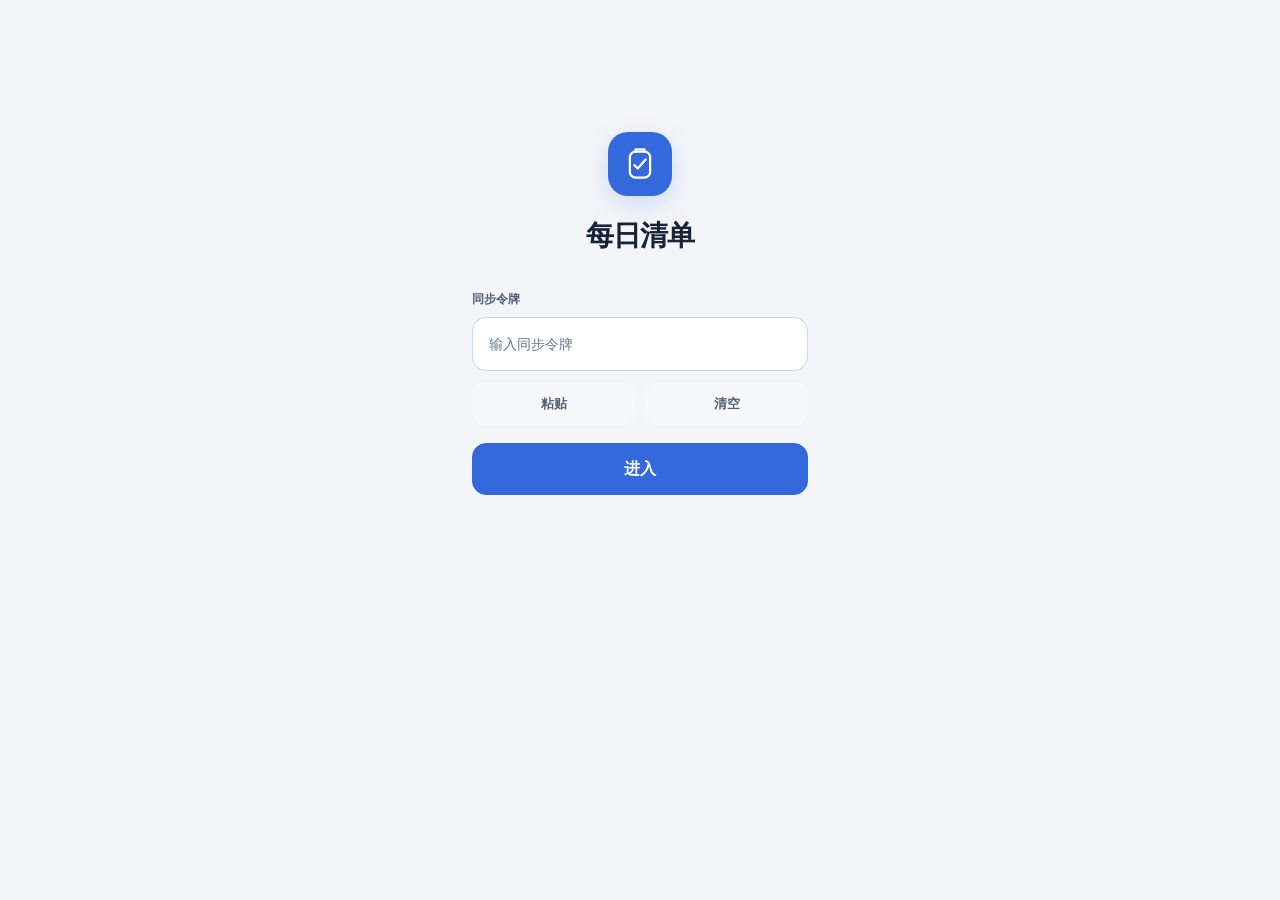
==== commit 56e31347: "Improve timeline time chips and measurement inputs; simplify login screen" ====
--- a/index.html
+++ b/index.html
@@ -2,6 +2,7 @@
 <html lang="zh-CN"><head>
 
 <meta name="description" content="每日事项、测量记录与日报打印">
+<meta name="care-release" content="0913-entry-ui">
 <meta name="care-app" content="dc-9f2a">
 <meta charset="utf-8">
 <meta name="viewport" content="width=device-width, initial-scale=1" id="vp">
@@ -633,14 +634,47 @@
 .swipe.revealing .swipe-bg{visibility:visible}
 .swipe.revealing .swipe-fg{will-change:transform}
 </style>
+<style>.linktag.customtag{background:var(--surface-2);color:var(--ink-2);border:1px solid var(--line);font-weight:500}</style>
+<style id="care-entry-polish">
+@media screen {
+ #timeline .row{grid-template-columns:60px minmax(0,1fr);gap:8px}
+ #timeline .gutter{padding-top:9px}
+ #timeline .timechip{font-size:17px;font-weight:750;letter-spacing:-.04em;line-height:1.3;min-height:40px;padding:7px 2px;border-radius:10px;background:var(--surface);border:1px solid var(--line);font-variant-numeric:tabular-nums;box-shadow:0 2px 6px #20375A04}
+ #timeline .row.due .timechip,#timeline .row.late .timechip{background:var(--due-soft);border-color:transparent}
+ #timeline .row.now .timechip{background:var(--accent-soft);color:var(--accent);border-color:transparent}
+ #timeline .gutter::after{top:55px}
+ #timeline .vfield{gap:4px;padding:3px 5px;background:transparent;border:0;border-radius:10px;min-height:44px;flex-wrap:wrap}
+ #timeline .vfield label{font-size:11px;color:var(--ink-2)}
+ #timeline .vfield input{width:50px!important;min-width:0;min-height:40px;padding:5px 3px;background:var(--surface);border:1.5px solid var(--line-2);border-radius:8px;text-align:center;font-size:17px;color:var(--ink);font-variant-numeric:tabular-nums;box-shadow:inset 0 1px 2px #20375A04;cursor:text}
+ #timeline .vfield input::placeholder{font:500 12px var(--sans);color:var(--ink-3);opacity:1}
+ #timeline .vfield input:placeholder-shown{border-color:color-mix(in srgb,var(--accent) 45%,var(--line));background:var(--accent-soft)}
+ #timeline .vfield input:focus{outline:2px solid var(--accent);outline-offset:1px;background:var(--surface);border-color:var(--accent)}
+ #timeline .vfield.out input{border-color:var(--due);color:var(--due);background:var(--due-soft)}
+ #timeline .vfield .unit{font-size:10px}
+ #timeline .vrow{gap:4px 6px}
+ #loginView{width:calc(100% - 40px);max-width:360px!important;padding:24px 12px!important;margin:clamp(32px,12vh,110px) auto 24px;background:transparent;border:0;border-radius:0;box-shadow:none}
+ .login-mark{width:64px;height:64px;display:grid;place-items:center;border-radius:20px;margin:0 auto 22px;background:var(--accent);color:var(--on-accent);box-shadow:0 8px 24px color-mix(in srgb,var(--accent) 18%,transparent)}
+ .login-mark svg{width:36px;height:36px}
+ #loginTitle{font-size:28px;text-align:center;font-weight:750;letter-spacing:-.03em;margin:0 0 36px}
+ #loginForm>label{display:block;font-size:12px;font-weight:600;color:var(--ink-2);margin-bottom:8px}
+ #loginToken{min-height:54px;padding:15px 16px!important;border:1px solid var(--line-2)!important;border-radius:14px!important;background:var(--surface)!important;margin:0!important;font-size:16px}
+ #loginToken::placeholder{font-size:14px;color:var(--ink-3)}
+ #loginToken:focus{outline:2px solid var(--accent);outline-offset:2px}
+ #loginForm .toolbar{display:grid;grid-template-columns:1fr 1fr;gap:10px;margin:12px 0 0}
+ #loginPaste,#loginClear{min-height:42px;font-size:13px;border:0;background:var(--surface-2);color:var(--ink-2);border-radius:12px;box-shadow:none}
+ #loginEnter{grid-column:1/-1;justify-content:center;margin:8px 0 0;min-height:52px;width:100%;font-size:16px;border-radius:14px;box-shadow:none}
+ #loginStatus{margin:16px 0 0;min-height:20px;text-align:center;font-size:13px;line-height:1.6}
+ @media(max-width:360px){#timeline .row{grid-template-columns:54px minmax(0,1fr);gap:6px}#timeline .timechip{font-size:16px}#timeline .vfield input{width:46px!important}}
+}
+</style>
 </head>
 <body>
 <section id="loginView" class="wrap" style="max-width:440px;padding-top:12vh" aria-labelledby="loginTitle">
-  <h1 id="loginTitle">每日照护清单</h1>
-  <p>请输入同步令牌，验证通过后查看和记录。令牌仅保存在当前浏览器；已登录设备断网时可使用云端缓存。</p>
+  <div class="login-mark" aria-hidden="true"><svg viewBox="0 0 32 32" fill="none"><rect x="7" y="5" width="18" height="23" rx="5" stroke="currentColor" stroke-width="2"/><path d="M12 5V3h8v2M11 17l3 3 7-8" stroke="currentColor" stroke-width="2" stroke-linecap="round" stroke-linejoin="round"/></svg></div>
+  <h1 id="loginTitle">每日清单</h1>
   <form id="loginForm">
     <label for="loginToken">同步令牌</label>
-    <input id="loginToken" type="password" autocomplete="off" autocapitalize="none" spellcheck="false" style="display:block;width:100%;padding:12px;margin:10px 0;border:1px solid var(--line-2);border-radius:10px;background:var(--surface);color:var(--ink)">
+    <input id="loginToken" type="password" placeholder="输入同步令牌" autocomplete="off" autocapitalize="none" spellcheck="false" style="display:block;width:100%;padding:12px;margin:10px 0;border:1px solid var(--line-2);border-radius:10px;background:var(--surface);color:var(--ink)">
     <div class="toolbar"><button class="btn" id="loginPaste" type="button">粘贴</button><button class="btn" id="loginClear" type="button">清空</button><button class="btn btn-primary" id="loginEnter" type="submit">进入</button></div>
     <p id="loginStatus" role="status" aria-live="polite"></p>
   </form>
@@ -693,7 +727,7 @@
         <button class="btn" id="btnReset">重置今天</button>
         <button class="btn" id="btnOpenMeds" aria-controls="viewMeds">用药说明</button>
       </div>
-    <p class="buildmark" style="margin:18px 0 0;text-align:center;font-size:11px;color:var(--ink-3,#98A2B3)">版本 0913-template-clean</p></section>
+    <p class="buildmark" style="margin:18px 0 0;text-align:center;font-size:11px;color:var(--ink-3,#98A2B3)">版本 0913-entry-ui</p></section>
 
     <section id="viewTrend" role="tabpanel" aria-labelledby="tabTrend" hidden="">
       <p class="panelnote">这里按时间线看血糖、体温、血压、血氧的变化。数据来自家人共享记录；也可以导入以前导出的汇总文件一起看。</p>
@@ -976,7 +1010,7 @@
 }
 const STANDARD_TEMPLATE_ID='standard-base-v1';
 function standardConfig(config){
-  if((config.templates||[]).some(t=>t.id===STANDARD_TEMPLATE_ID))return config;
+  if((config.templates||[]).some(t=>t.id===STANDARD_TEMPLATE_ID))return addStandardWakeMedication(config);
   const base=id=>ITEMS.find(i=>i.id===id);
   const extra=[
     {id:'standard-wake-oxygen',title:'起床血氧',m:'spo2',t:base('bgfast').t,refTxt:base('oxygen').refTxt,sub:base('oxygen').sub},
@@ -994,6 +1028,23 @@
   // Exclude pre-existing unassigned permanent custom items from the seed.
   for(const c of config.custom)if(!c.date&&!extra.some(x=>x.id===c.id))standard.off.push(c.id);
   config.templates=[standard,...(config.templates||[])];
+  return addStandardWakeMedication(config);
+}
+// Versioned, idempotent addition to the standard only; existing copies stay independent.
+function addStandardWakeMedication(config){
+  const standard=(config.templates||[]).find(t=>t.id===STANDARD_TEMPLATE_ID);
+  if(!standard||standard.wakeMedicationVersion===1)return config;
+  const id='standard-wake-medication';
+  config.custom=config.custom||[];
+  const bp=config.custom.find(c=>c.id==='standard-wake-bp');
+  const time=standard.t?.['standard-wake-bp']||bp?.t||'07:05';
+  const [h,m]=time.split(':').map(Number),next=(h*60+m+1)%1440;
+  const scheduled=String(Math.floor(next/60)).padStart(2,'0')+':'+String(next%60).padStart(2,'0');
+  if(!config.custom.some(c=>c.id===id))config.custom.push({id,t:scheduled,kind:'服药',title:'降压药',
+    sub:'根据早起血压测量情况，按医嘱决定是否服用',tpl:STANDARD_TEMPLATE_ID});
+  standard.t=standard.t||{};standard.t[id]=scheduled;
+  standard.off=(standard.off||[]).filter(x=>x!==id);
+  standard.wakeMedicationVersion=1;
   return config;
 }
 function configFromWire(c){
@@ -1545,16 +1596,16 @@
 }
 function valueFieldsCore(it){
   const r = state.items[it.id]||{}, v = r.v || {};
-  if(it.m==='spo2')return '<div class="vrow"><div class="vfield'+(v.spo2!==undefined&&String(v.spo2).trim()!==''&&Number(v.spo2)<95?' out':'')+'"><label for="f-'+it.id+'-spo2">血氧</label><input id="f-'+it.id+'-spo2" data-vid="'+it.id+'" data-k="spo2" inputmode="numeric" placeholder="—" value="'+esc(v.spo2??'')+'" style="width:54px"><span class="unit">%</span></div><span class="refnote">'+esc(it.refTxt||'')+'</span></div>';
+  if(it.m==='spo2')return '<div class="vrow"><div class="vfield'+(v.spo2!==undefined&&String(v.spo2).trim()!==''&&Number(v.spo2)<95?' out':'')+'"><label for="f-'+it.id+'-spo2">血氧</label><input id="f-'+it.id+'-spo2" data-vid="'+it.id+'" data-k="spo2" inputmode="numeric" placeholder="填写" value="'+esc(v.spo2??'')+'" style="width:54px"><span class="unit">%</span></div><span class="refnote">'+esc(it.refTxt||'')+'</span></div>';
   if(it.m === "bp"){
     const bad = v.sys && v.dia && (Number(v.sys)>=140 || Number(v.dia)>=90);
     return '<div class="vrow"><div class="vfield'+(bad?" out":"")+'">'+
-      '<label for="f-'+it.id+'-sys">收缩/舒张</label>'+
-      '<input id="f-'+it.id+'-sys" data-vid="'+it.id+'" data-k="sys" inputmode="numeric" placeholder="—" value="'+esc(v.sys||"")+'" style="width:44px">'+
+      '<label for="f-'+it.id+'-sys">血压</label>'+
+      '<input id="f-'+it.id+'-sys" data-vid="'+it.id+'" data-k="sys" aria-label="收缩压（高压）" inputmode="numeric" placeholder="高压" value="'+esc(v.sys||"")+'" style="width:44px">'+
       '<span class="unit">/</span>'+
-      '<input data-vid="'+it.id+'" data-k="dia" inputmode="numeric" placeholder="—" value="'+esc(v.dia||"")+'" style="width:44px">'+
+      '<input data-vid="'+it.id+'" data-k="dia" aria-label="舒张压（低压）" inputmode="numeric" placeholder="低压" value="'+esc(v.dia||"")+'" style="width:44px">'+
       '<span class="unit">mmHg</span></div>'+
-      '<div class="vfield"><label>心率</label><input data-vid="'+it.id+'" data-k="hr" inputmode="numeric" placeholder="—" value="'+esc(v.hr||"")+'" style="width:40px"><span class="unit">次/分</span></div>'+
+      '<div class="vfield"><label>心率</label><input data-vid="'+it.id+'" data-k="hr" aria-label="心率" inputmode="numeric" placeholder="填写" value="'+esc(v.hr||"")+'" style="width:40px"><span class="unit">次/分</span></div>'+
       ((v.spo2!==undefined&&v.spo2!==null&&String(v.spo2).trim()!=='')?'<span class="refnote">原联合记录：血氧 '+esc(v.spo2)+'%</span>':'')+
       '<span class="refnote">'+esc(it.refTxt||"")+'</span></div>';
   }
@@ -1568,7 +1619,7 @@
   const ref = it.m==="temp" ? REF.temp.txt : (it.refTxt||"");
   return '<div class="vrow"><div class="vfield'+(bad?" out":"")+'">'+
     '<label for="f-'+it.id+'">'+(it.m==="bg"?"血糖":"体温")+'</label>'+
-    '<input id="f-'+it.id+'" data-vid="'+it.id+'" data-k="n" inputmode="decimal" placeholder="—" value="'+esc(v.n===undefined?"":v.n)+'">'+
+    '<input id="f-'+it.id+'" data-vid="'+it.id+'" data-k="n" inputmode="decimal" placeholder="填写" value="'+esc(v.n===undefined?"":v.n)+'">'+
     '<span class="unit">'+unit+'</span></div>'+
     '<span class="refnote">'+esc(ref)+'</span></div>';
 }
@@ -1613,7 +1664,7 @@
              (paused ? '<span class="pausetag">'+esc(it.paused||"暂停中")+'</span>' :
               (it.askPause ? '<span class="pausetag" style="background:#5b21b6">'+esc(it.askPause)+'</span>' : ""))+
              (isLinked(it) ? '<span class="linktag" title="'+esc(linkLabel(it))+'">联动</span>' : "")+
-             (it.custom ? '<span class="linktag" style="background:#5b21b6">自加</span>' : "")+
+             (it.custom ? '<span class="linktag customtag">自加</span>' : "")+
              (skipped ? '<span class="skiptag">今天跳过</span>' : '')+'</div>'+
           '<div class="skip-actions">'+
             (skipped
@@ -1968,7 +2019,7 @@
   document.addEventListener('visibilitychange',()=>{if(document.hidden)cancel();});
 })();
 
-window.__build = "0913-template-clean";
+window.__build = "0913-entry-ui";
 
 function editTime(chip){
   const id = chip.dataset.time;
@@ -3136,3 +3187,5 @@
 
 
 
+
+
